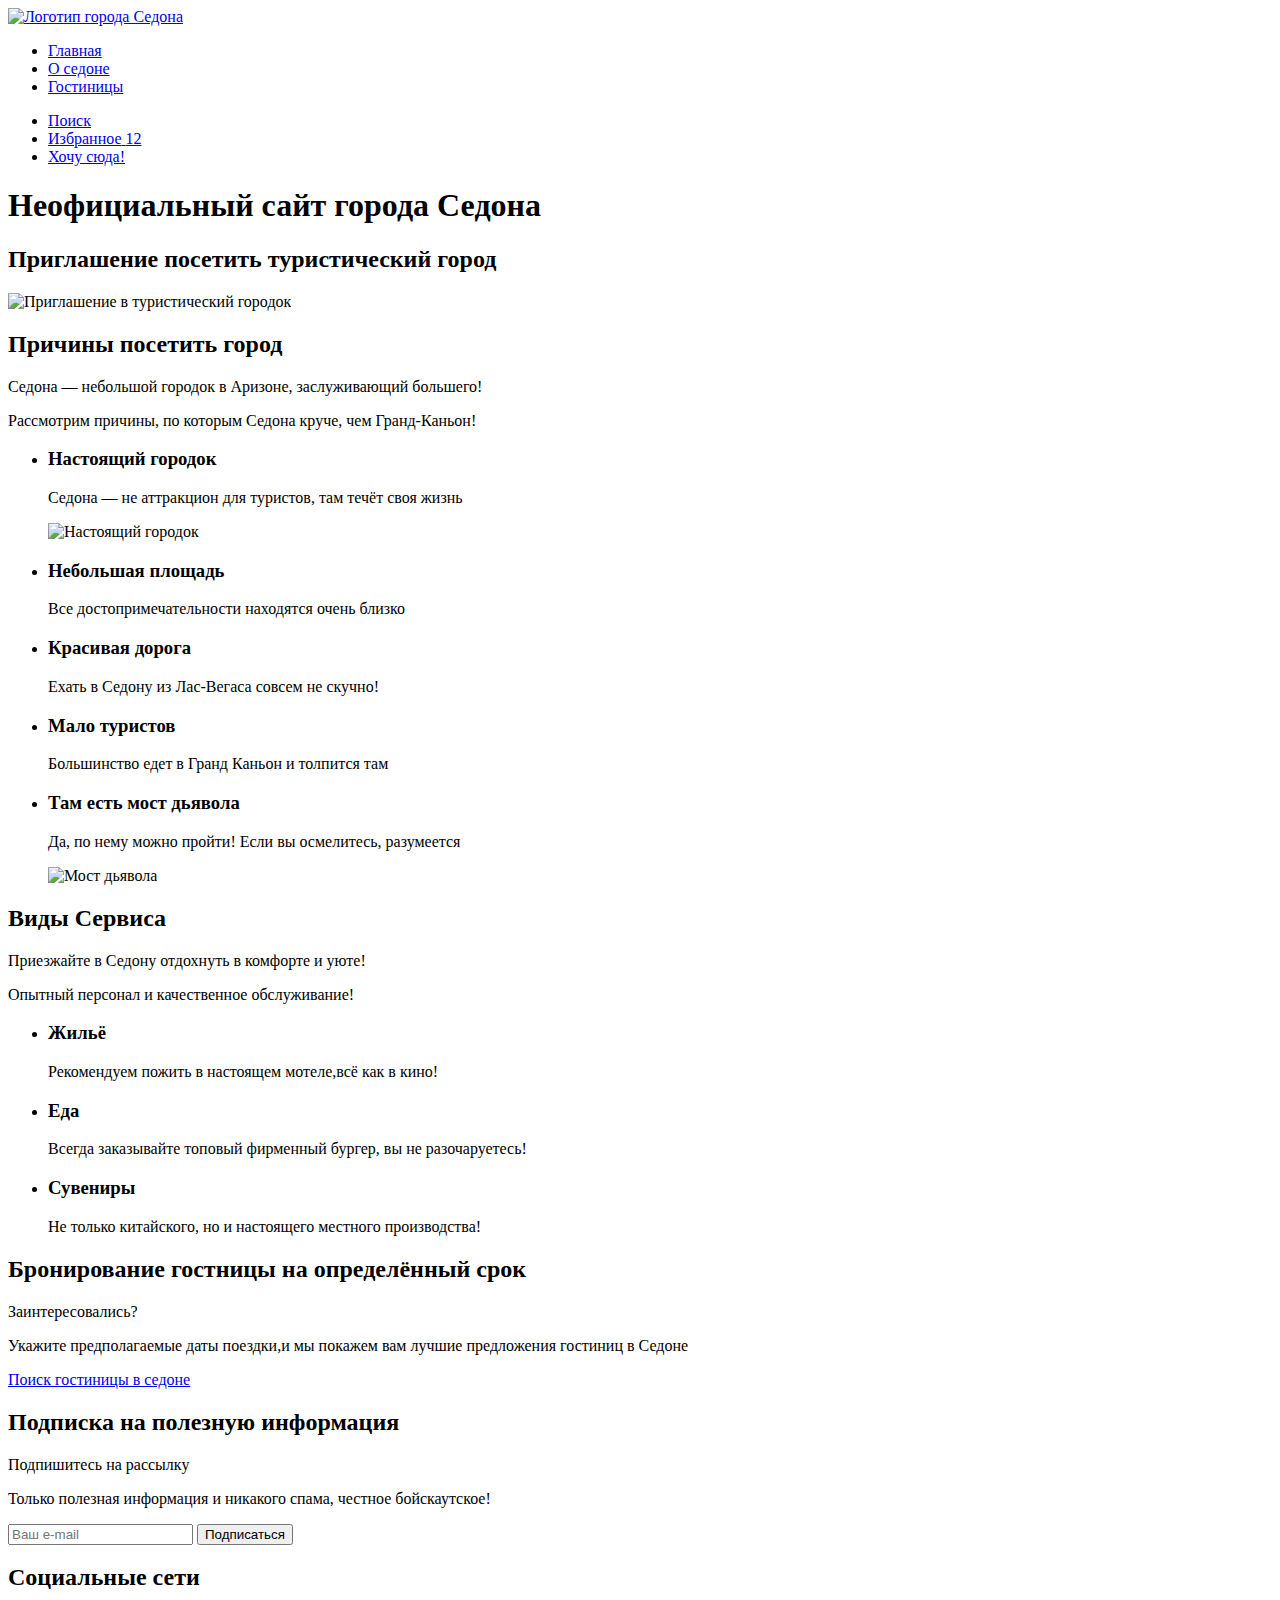
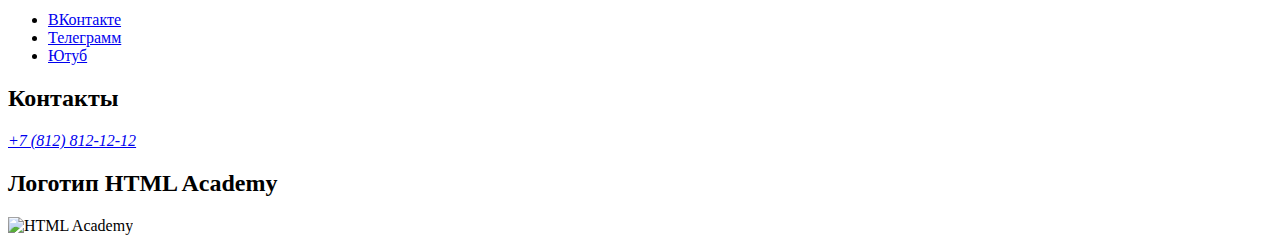
==== index.html @ 4dff8812 "Добавляет разметку на главную страницу" ====
<!DOCTYPE html>
<html lang="ru">
  <head>
    <meta charset="utf-8" />
    <title>HTML Academy: Седона</title>
  </head>
  <body>
    <header class="page-header">
      <a href="#" class="logo-link">
        <img src="#" alt="Логотип города Седона" class="logo" />
      </a>
      <nav class="navigation">
        <ul class="navigation-list">
          <li class="navigation-item">
            <a href="#" class="navigation-link">Главная</a>
          </li>
          <li class="navigation-item">
            <a href="#" class="navigation-link">О седоне</a>
          </li>
          <li class="navigation-item">
            <a href="#" class="navigation-link">Гостиницы</a>
          </li>
        </ul>
        <ul class="navigation-user">
          <li class="user-navigaton-item">
            <a href="#" class="user-navigation-link">
              <span class="visually-hidden"> Поиск </span>
            </a>
          </li>
          <li class="user-navigaton-item">
            <a href="#" class="user-navigation-link"
              ><span class="visually-hidden">Избранное</span>
              <span class="fav-value">12</span>
            </a>
          </li>
          <li class="user-navigaton-item">
            <a href="#" class="user-navigation-link">Хочу сюда! </a>
          </li>
        </ul>
      </nav>
    </header>
    <main class="main-index">
      <h1 class="visually-hidden">Неофициальный сайт города Седона</h1>

      <section class="welcome">
        <h2 class="visually-hidden">
          Приглашение посетить туристический город
        </h2>
        <img
          src="#"
          alt="Приглашение в туристический городок"
          class="welcome-image"
        />
      </section>

      <section class="advantages">
        <h2 class="visually-hidden">Причины посетить город</h2>
        <p class="advantages-text">
          Седона — небольшой городок в Аризоне, заслуживающий большего!
        </p>
        <p class="advantages-desc">
          Рассмотрим причины, по которым Седона круче, чем Гранд-Каньон!
        </p>
        <ul class="advantages-list">
          <li class="advantages-item">
            <h3 class="advantages-title">Настоящий городок</h3>
            <p class="advantages-discription">
              Седона — не аттракцион для туристов, там течёт своя жизнь
            </p>
            <img src="#" alt="Настоящий городок" />
          </li>
          <li class="advantages-item">
            <h3 class="advantages-title">Небольшая площадь</h3>
            <p class="advantages-discription">
              Все достопримечательности находятся очень близко
            </p>
          </li>
          <li class="advantages-item">
            <h3 class="advantages-title">Красивая дорога</h3>
            <p class="advantages-discription">
              Ехать в Седону из Лас-Вегаса совсем не скучно!
            </p>
          </li>
          <li class="advantages-item">
            <h3 class="advantages-title">Мало туристов</h3>
            <p class="advantages-discription">
              Большинство едет в Гранд Каньон и толпится там
            </p>
          </li>
          <li class="advantages-item">
            <h3 class="advantages-title">Там есть мост дьявола</h3>
            <p class="advantages-discription">
              Да, по нему можно пройти! Если вы осмелитесь, разумеется
            </p>
            <img src="#" alt="Мост дьявола" />
          </li>
        </ul>
      </section>

      <section class="services">
        <h2 class="visually-hidden">Виды Сервиса</h2>
        <p class="services-text">
          Приезжайте в Седону отдохнуть в комфорте и уюте!
        </p>
        <p class="services-desc">
          Опытный персонал и качественное обслуживание!
        </p>
        <ul class="devices-list">
          <li class="services-item">
            <h3 class="services-title">Жильё</h3>
            <p class="services-discription">
              Рекомендуем пожить в настоящем мотеле,всё как в кино!
            </p>
          </li>
          <li class="services-item">
            <h3 class="services-item">Еда</h3>
            <p class="services-discription">
              Всегда заказывайте топовый фирменный бургер, вы не разочаруетесь!
            </p>
          </li>
          <li class="services-item">
            <h3 class="service-title">Сувениры</h3>
            <p class="services-item">
              Не только китайского, но и настоящего местного производства!
            </p>
          </li>
        </ul>
      </section>

      <section class="interest">
        <h2 class="visually-hidden">
          Бронирование гостницы на определённый срок
        </h2>
        <p class="interest-text">Заинтересовались?</p>
        <p class="desc">
          Укажите предполагаемые даты поездки,и мы покажем вам лучшие
          предложения гостиниц в Седоне
        </p>
        <a href="#" class="interest-link">Поиск гостиницы в седоне</a>
      </section>

      <section class="subscribe">
        <h2 class="visually-hidden">Подписка на полезную информация</h2>
        <p class="subscribe-text">Подпишитесь на рассылку</p>
        <p class="subscribe-text">
          Только полезная информация и никакого спама, честное бойскаутское!
        </p>
        <form action="#" class="subscribe-form" method="post">
          <input type="text" placeholder="Ваш e-mail" />
          <button class="subscribe-button" type="submit">Подписаться</button>
        </form>
      </section>
    </main>

    <footer class="page-footer">
      <section class="footer-social">
        <h2 class="visually-hidden">Социальные сети</h2>
        <ul class="footer-social-list">
          <li class="footer-social-item">
            <a href="#" class="button">
              <span class="visually-hidden">ВКонтакте</span>
            </a>
          </li>
          <li class="footer-social-item">
            <a href="#" class="button">
              <span class="visually-hidden">Телеграмм</span>
            </a>
          </li>
          <li class="footer-social-item">
            <a href="#" class="button">
              <span class="visually-hidden">Ютуб</span>
            </a>
          </li>
        </ul>
      </section>

      <section class="footer-contacts">
        <h2 class="visually-hidden">Контакты</h2>
        <address class="footer-contacts-address">
          <a href="+78128121212" class="phone">+7 (812) 812-12-12</a>
        </address>
      </section>

      <section class="footer-logo">
        <h2 class="visually-hidden">Логотип HTML Academy</h2>
        <img src="#" alt="HTML Academy" class="footer-contacts-logo" />
      </section>
    </footer>
  </body>
</html>
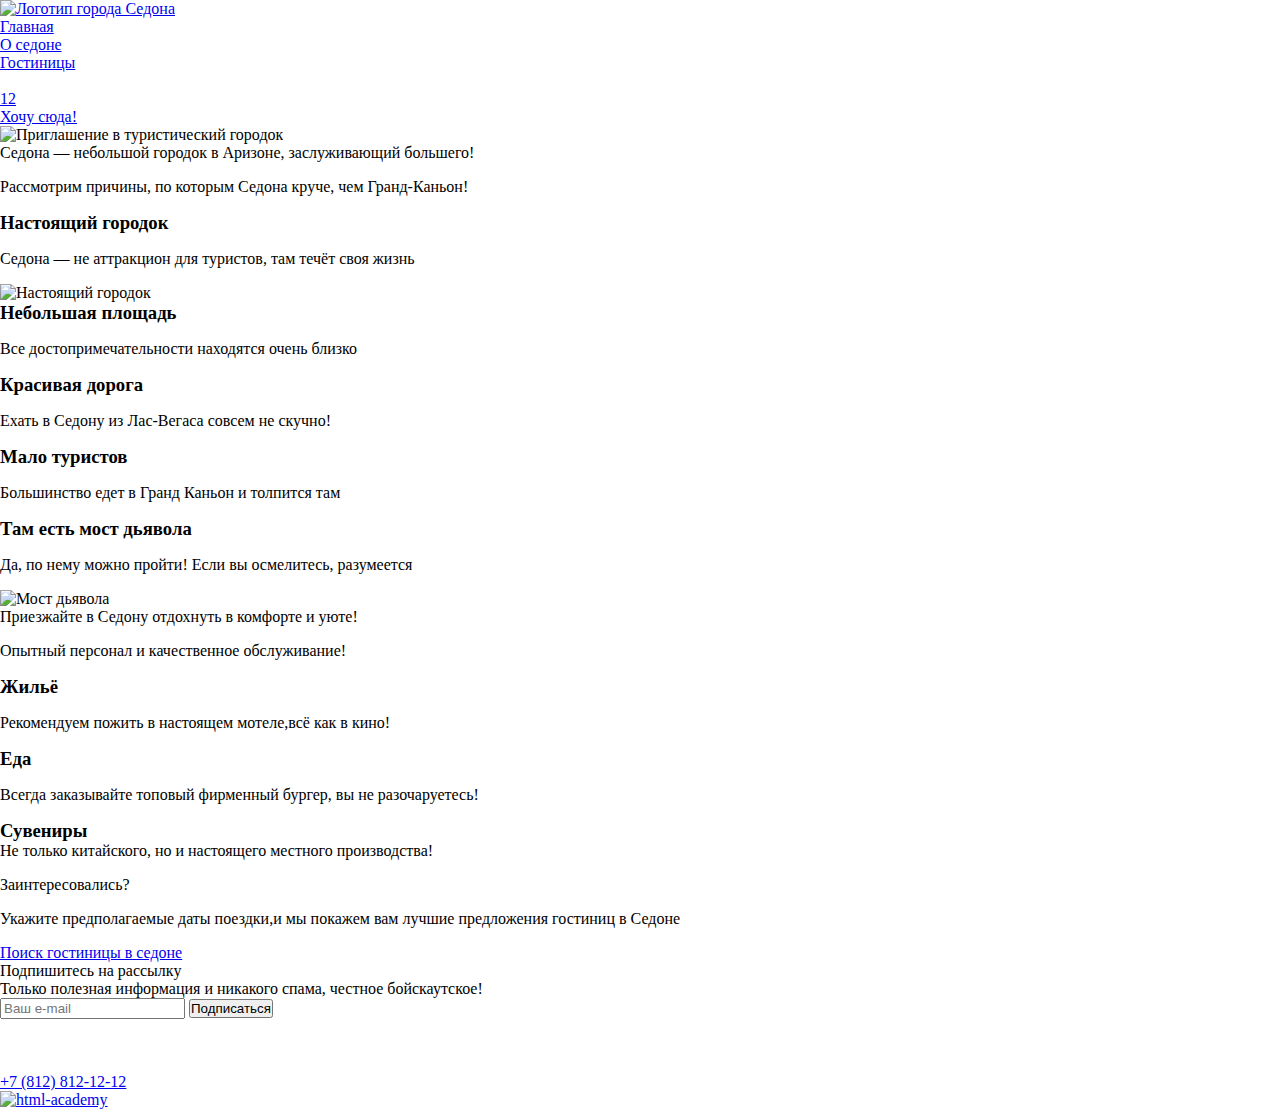
==== commit 3496084a: "Добавляет ссылку на style.css" ====
--- a/index.html
+++ b/index.html
@@ -1,13 +1,15 @@
 <!DOCTYPE html>
 <html lang="ru">
   <head>
-    <meta charset="utf-8" />
+    <meta charset="utf-8">
     <title>HTML Academy: Седона</title>
+    <link rel="stylesheet" href="styles/style.css">
   </head>
   <body>
+
     <header class="page-header">
       <a href="#" class="logo-link">
-        <img src="#" alt="Логотип города Седона" class="logo" />
+        <img src="images/logotype.svg" width="138" height="64" alt="Логотип города Седона" class="logo">
       </a>
       <nav class="navigation">
         <ul class="navigation-list">
@@ -24,129 +26,93 @@
         <ul class="navigation-user">
           <li class="user-navigaton-item">
             <a href="#" class="user-navigation-link">
-              <span class="visually-hidden"> Поиск </span>
+              <span class="visually-hidden">Поиск</span>
             </a>
           </li>
           <li class="user-navigaton-item">
-            <a href="#" class="user-navigation-link"
-              ><span class="visually-hidden">Избранное</span>
+            <a href="#" class="user-navigation-link">
+              <span class="visually-hidden">Избранное</span>
               <span class="fav-value">12</span>
             </a>
           </li>
           <li class="user-navigaton-item">
-            <a href="#" class="user-navigation-link">Хочу сюда! </a>
+            <a href="#" class="user-navigation-link">Хочу сюда!</a>
           </li>
         </ul>
       </nav>
     </header>
+
     <main class="main-index">
       <h1 class="visually-hidden">Неофициальный сайт города Седона</h1>
 
       <section class="welcome">
-        <h2 class="visually-hidden">
-          Приглашение посетить туристический город
-        </h2>
-        <img
-          src="#"
-          alt="Приглашение в туристический городок"
-          class="welcome-image"
-        />
+        <h2 class="visually-hidden">Приглашение посетить туристический город</h2>
+        <img src="images/welcome.svg" width="458" height="352" alt="Приглашение в туристический городок" class="welcome-image">
       </section>
 
       <section class="advantages">
         <h2 class="visually-hidden">Причины посетить город</h2>
-        <p class="advantages-text">
-          Седона — небольшой городок в Аризоне, заслуживающий большего!
-        </p>
-        <p class="advantages-desc">
-          Рассмотрим причины, по которым Седона круче, чем Гранд-Каньон!
-        </p>
+        <p class="advantages-text">Седона — небольшой городок в Аризоне, заслуживающий большего!</p>
+        <p class="advantages-desc">Рассмотрим причины, по которым Седона круче, чем Гранд-Каньон!</p>
         <ul class="advantages-list">
           <li class="advantages-item">
             <h3 class="advantages-title">Настоящий городок</h3>
-            <p class="advantages-discription">
-              Седона — не аттракцион для туристов, там течёт своя жизнь
-            </p>
-            <img src="#" alt="Настоящий городок" />
+            <p class="advantages-discription">Седона — не аттракцион для туристов, там течёт своя жизнь</p>
+            <img src="images/real-town.jpg" width="800" height="385" alt="Настоящий городок" class="advantages-real-town">
           </li>
           <li class="advantages-item">
             <h3 class="advantages-title">Небольшая площадь</h3>
-            <p class="advantages-discription">
-              Все достопримечательности находятся очень близко
-            </p>
+            <p class="advantages-discription">Все достопримечательности находятся очень близко</p>
           </li>
           <li class="advantages-item">
             <h3 class="advantages-title">Красивая дорога</h3>
-            <p class="advantages-discription">
-              Ехать в Седону из Лас-Вегаса совсем не скучно!
-            </p>
+            <p class="advantages-discription">Ехать в Седону из Лас-Вегаса совсем не скучно!</p>
           </li>
           <li class="advantages-item">
             <h3 class="advantages-title">Мало туристов</h3>
-            <p class="advantages-discription">
-              Большинство едет в Гранд Каньон и толпится там
-            </p>
+            <p class="advantages-discription">Большинство едет в Гранд Каньон и толпится там</p>
           </li>
           <li class="advantages-item">
             <h3 class="advantages-title">Там есть мост дьявола</h3>
-            <p class="advantages-discription">
-              Да, по нему можно пройти! Если вы осмелитесь, разумеется
-            </p>
-            <img src="#" alt="Мост дьявола" />
+            <p class="advantages-discription">Да, по нему можно пройти! Если вы осмелитесь, разумеется</p>
+            <img src="images/bridge-devol.jpg" width="800" height="385" alt="Мост дьявола" class="advantages-devol-bridge">
           </li>
         </ul>
       </section>
 
       <section class="services">
         <h2 class="visually-hidden">Виды Сервиса</h2>
-        <p class="services-text">
-          Приезжайте в Седону отдохнуть в комфорте и уюте!
-        </p>
-        <p class="services-desc">
-          Опытный персонал и качественное обслуживание!
-        </p>
+        <p class="services-text">Приезжайте в Седону отдохнуть в комфорте и уюте!</p>
+        <p class="services-desc">Опытный персонал и качественное обслуживание!</p>
         <ul class="devices-list">
           <li class="services-item">
             <h3 class="services-title">Жильё</h3>
-            <p class="services-discription">
-              Рекомендуем пожить в настоящем мотеле,всё как в кино!
-            </p>
+            <p class="services-discription">Рекомендуем пожить в настоящем мотеле,всё как в кино!</p>
           </li>
           <li class="services-item">
             <h3 class="services-item">Еда</h3>
-            <p class="services-discription">
-              Всегда заказывайте топовый фирменный бургер, вы не разочаруетесь!
-            </p>
+            <p class="services-discription">Всегда заказывайте топовый фирменный бургер, вы не разочаруетесь!</p>
           </li>
           <li class="services-item">
             <h3 class="service-title">Сувениры</h3>
-            <p class="services-item">
-              Не только китайского, но и настоящего местного производства!
-            </p>
+            <p class="services-item">Не только китайского, но и настоящего местного производства!</p>
           </li>
         </ul>
       </section>
 
       <section class="interest">
-        <h2 class="visually-hidden">
-          Бронирование гостницы на определённый срок
-        </h2>
+        <h2 class="visually-hidden">Бронирование гостницы на определённый срок</h2>
         <p class="interest-text">Заинтересовались?</p>
-        <p class="desc">
-          Укажите предполагаемые даты поездки,и мы покажем вам лучшие
-          предложения гостиниц в Седоне
-        </p>
+        <p class="desc">Укажите предполагаемые даты поездки,и мы покажем вам лучшие предложения гостиниц в Седоне</p>
         <a href="#" class="interest-link">Поиск гостиницы в седоне</a>
       </section>
 
       <section class="subscribe">
         <h2 class="visually-hidden">Подписка на полезную информация</h2>
         <p class="subscribe-text">Подпишитесь на рассылку</p>
-        <p class="subscribe-text">
-          Только полезная информация и никакого спама, честное бойскаутское!
-        </p>
+        <p class="subscribe-text">Только полезная информация и никакого спама, честное бойскаутское!</p>
         <form action="#" class="subscribe-form" method="post">
-          <input type="text" placeholder="Ваш e-mail" />
+          <input type="text" placeholder="Ваш e-mail">
           <button class="subscribe-button" type="submit">Подписаться</button>
         </form>
       </section>
@@ -176,15 +142,16 @@
 
       <section class="footer-contacts">
         <h2 class="visually-hidden">Контакты</h2>
-        <address class="footer-contacts-address">
           <a href="+78128121212" class="phone">+7 (812) 812-12-12</a>
-        </address>
       </section>
 
       <section class="footer-logo">
         <h2 class="visually-hidden">Логотип HTML Academy</h2>
-        <img src="#" alt="HTML Academy" class="footer-contacts-logo" />
+        <a href="#" class="fooret-logo-academy">
+        <img src="images/academy-logo.svg" width="114.9" height="32.9" alt="html-academy" class="footer-contacts-logo">
+        </a>
       </section>
+
     </footer>
   </body>
 </html>
--- a/styles/style.css
+++ b/styles/style.css
@@ -0,0 +1,66 @@
+body {
+  margin: 0;
+}
+
+
+.navigation-list,
+.navigation-user {
+  margin: 0;
+  padding: 0;
+}
+
+
+
+
+.advantages-text,
+.advantages-description,
+.advantages-list,
+.advantages-title {
+  margin: 0;
+  padding: 0;
+}
+
+.services-text,
+.services-description,
+.devices-list,
+.services-title,
+.services-item,
+.service-title {
+  margin: 0;
+  padding: 0;
+}
+
+
+.booking-text,
+.booking-description {
+  margin: 0;
+  padding: 0;
+}
+
+.subscribe-text,
+.subscribe-button {
+  margin: 0;
+  padding: 0;
+}
+
+
+.footer-social-list {
+  margin: 0;
+  padding: 0;
+}
+
+
+
+.visually-hidden {
+  position: absolute;
+  width: 1px;
+  height: 1px;
+  margin: -1px;
+  border: 0;
+  padding: 0;
+  white-space: nowrap;
+  -webkit-clip-path: inset(100%);
+  clip-path: inset(100%);
+  clip: rect(0 0 0 0);
+  overflow: hidden;
+}
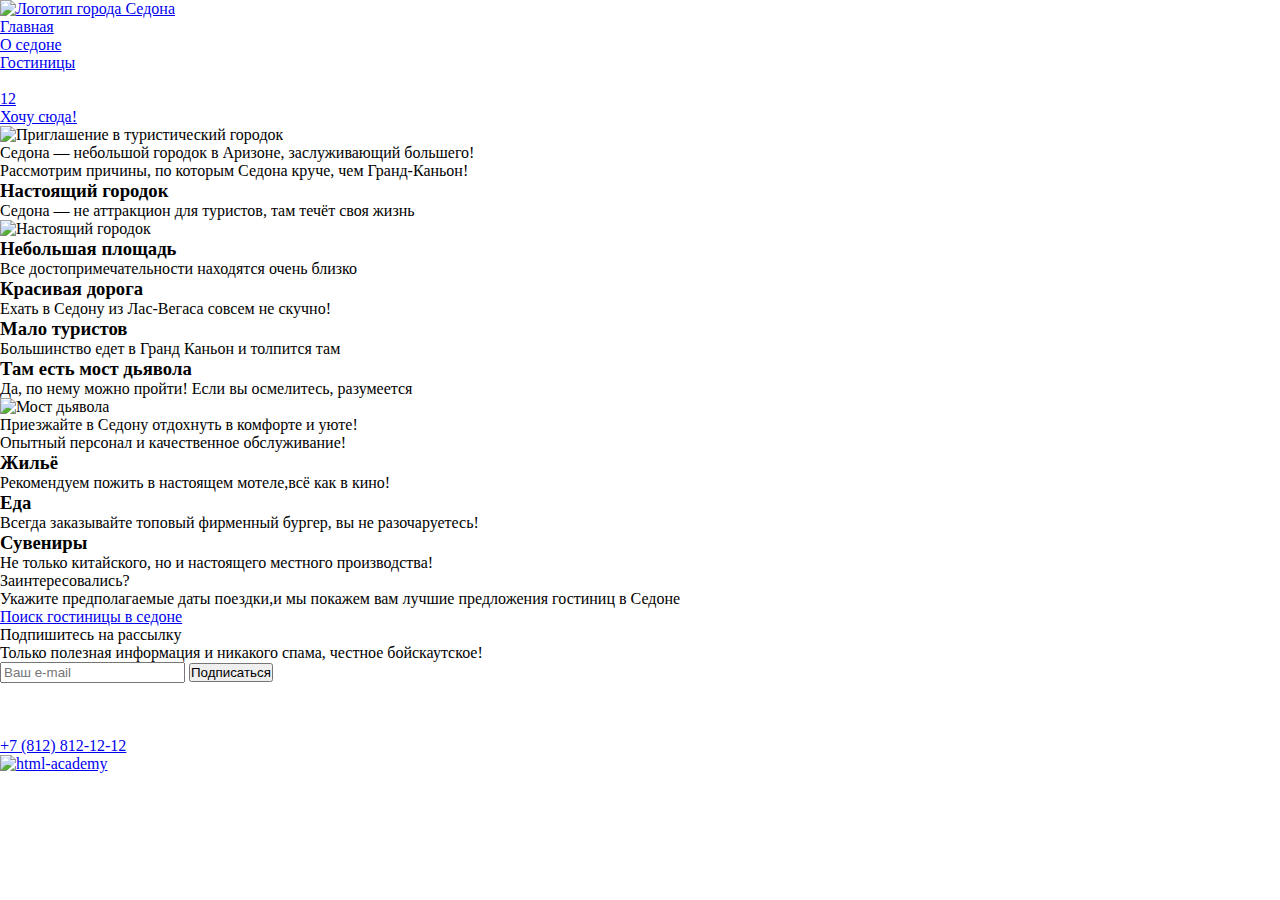
==== commit c6779fc5: "Вносит изменения в название классов" ====
--- a/index.html
+++ b/index.html
@@ -53,28 +53,28 @@
       <section class="advantages">
         <h2 class="visually-hidden">Причины посетить город</h2>
         <p class="advantages-text">Седона — небольшой городок в Аризоне, заслуживающий большего!</p>
-        <p class="advantages-desc">Рассмотрим причины, по которым Седона круче, чем Гранд-Каньон!</p>
+        <p class="advantages-description">Рассмотрим причины, по которым Седона круче, чем Гранд-Каньон!</p>
         <ul class="advantages-list">
           <li class="advantages-item">
             <h3 class="advantages-title">Настоящий городок</h3>
-            <p class="advantages-discription">Седона — не аттракцион для туристов, там течёт своя жизнь</p>
+            <p class="advantages-description">Седона — не аттракцион для туристов, там течёт своя жизнь</p>
             <img src="images/real-town.jpg" width="800" height="385" alt="Настоящий городок" class="advantages-real-town">
           </li>
           <li class="advantages-item">
             <h3 class="advantages-title">Небольшая площадь</h3>
-            <p class="advantages-discription">Все достопримечательности находятся очень близко</p>
+            <p class="advantages-description">Все достопримечательности находятся очень близко</p>
           </li>
           <li class="advantages-item">
             <h3 class="advantages-title">Красивая дорога</h3>
-            <p class="advantages-discription">Ехать в Седону из Лас-Вегаса совсем не скучно!</p>
+            <p class="advantages-description">Ехать в Седону из Лас-Вегаса совсем не скучно!</p>
           </li>
           <li class="advantages-item">
             <h3 class="advantages-title">Мало туристов</h3>
-            <p class="advantages-discription">Большинство едет в Гранд Каньон и толпится там</p>
+            <p class="advantages-description">Большинство едет в Гранд Каньон и толпится там</p>
           </li>
           <li class="advantages-item">
             <h3 class="advantages-title">Там есть мост дьявола</h3>
-            <p class="advantages-discription">Да, по нему можно пройти! Если вы осмелитесь, разумеется</p>
+            <p class="advantages-description">Да, по нему можно пройти! Если вы осмелитесь, разумеется</p>
             <img src="images/bridge-devol.jpg" width="800" height="385" alt="Мост дьявола" class="advantages-devol-bridge">
           </li>
         </ul>
@@ -83,15 +83,15 @@
       <section class="services">
         <h2 class="visually-hidden">Виды Сервиса</h2>
         <p class="services-text">Приезжайте в Седону отдохнуть в комфорте и уюте!</p>
-        <p class="services-desc">Опытный персонал и качественное обслуживание!</p>
+        <p class="services-description">Опытный персонал и качественное обслуживание!</p>
         <ul class="devices-list">
           <li class="services-item">
             <h3 class="services-title">Жильё</h3>
-            <p class="services-discription">Рекомендуем пожить в настоящем мотеле,всё как в кино!</p>
+            <p class="services-description">Рекомендуем пожить в настоящем мотеле,всё как в кино!</p>
           </li>
           <li class="services-item">
             <h3 class="services-item">Еда</h3>
-            <p class="services-discription">Всегда заказывайте топовый фирменный бургер, вы не разочаруетесь!</p>
+            <p class="services-description">Всегда заказывайте топовый фирменный бургер, вы не разочаруетесь!</p>
           </li>
           <li class="services-item">
             <h3 class="service-title">Сувениры</h3>
@@ -100,11 +100,11 @@
         </ul>
       </section>
 
-      <section class="interest">
+      <section class="booking">
         <h2 class="visually-hidden">Бронирование гостницы на определённый срок</h2>
-        <p class="interest-text">Заинтересовались?</p>
-        <p class="desc">Укажите предполагаемые даты поездки,и мы покажем вам лучшие предложения гостиниц в Седоне</p>
-        <a href="#" class="interest-link">Поиск гостиницы в седоне</a>
+        <p class="booking-text">Заинтересовались?</p>
+        <p class="booking-description">Укажите предполагаемые даты поездки,и мы покажем вам лучшие предложения гостиниц в Седоне</p>
+        <a href="#" class="booking-link">Поиск гостиницы в седоне</a>
       </section>
 
       <section class="subscribe">
@@ -112,7 +112,7 @@
         <p class="subscribe-text">Подпишитесь на рассылку</p>
         <p class="subscribe-text">Только полезная информация и никакого спама, честное бойскаутское!</p>
         <form action="#" class="subscribe-form" method="post">
-          <input type="text" placeholder="Ваш e-mail">
+          <input type="email" placeholder="Ваш e-mail" required>
           <button class="subscribe-button" type="submit">Подписаться</button>
         </form>
       </section>
@@ -147,7 +147,7 @@
 
       <section class="footer-logo">
         <h2 class="visually-hidden">Логотип HTML Academy</h2>
-        <a href="#" class="fooret-logo-academy">
+        <a href="#" class="html-link">
         <img src="images/academy-logo.svg" width="114.9" height="32.9" alt="html-academy" class="footer-contacts-logo">
         </a>
       </section>
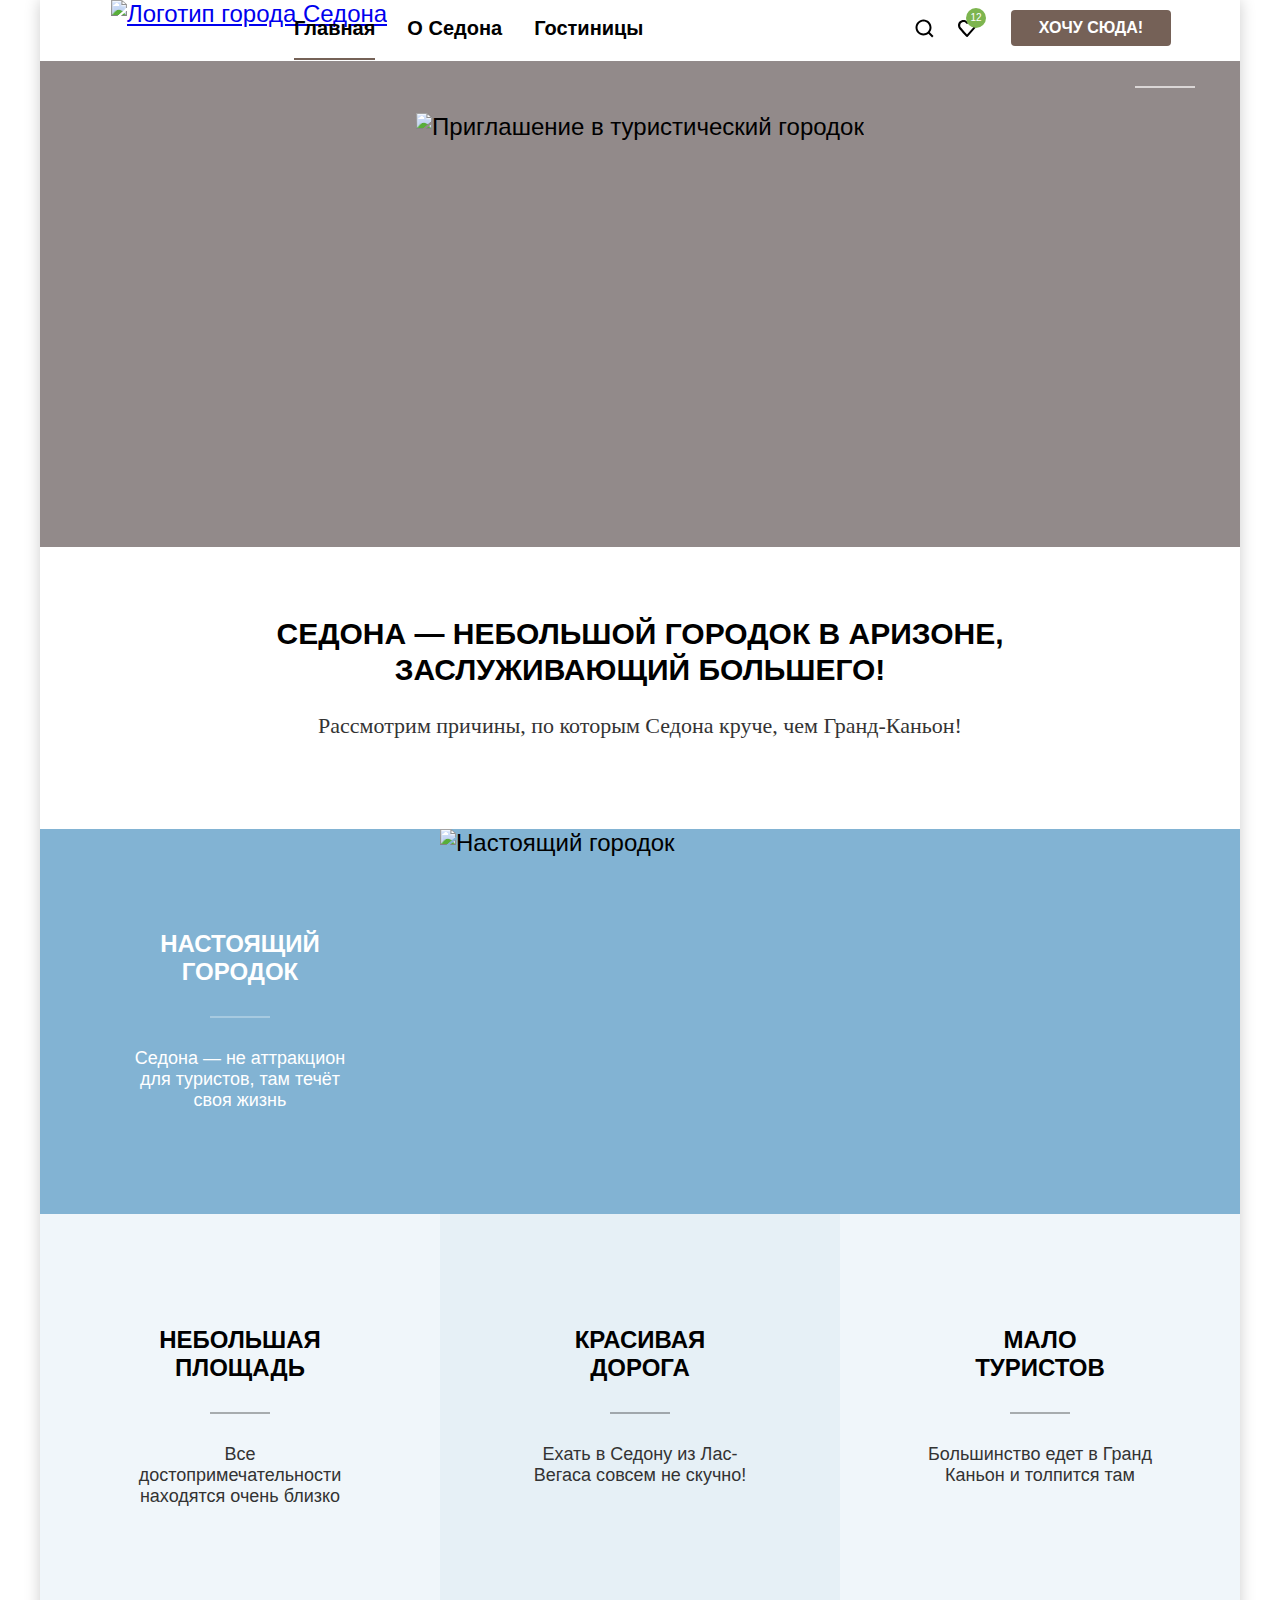
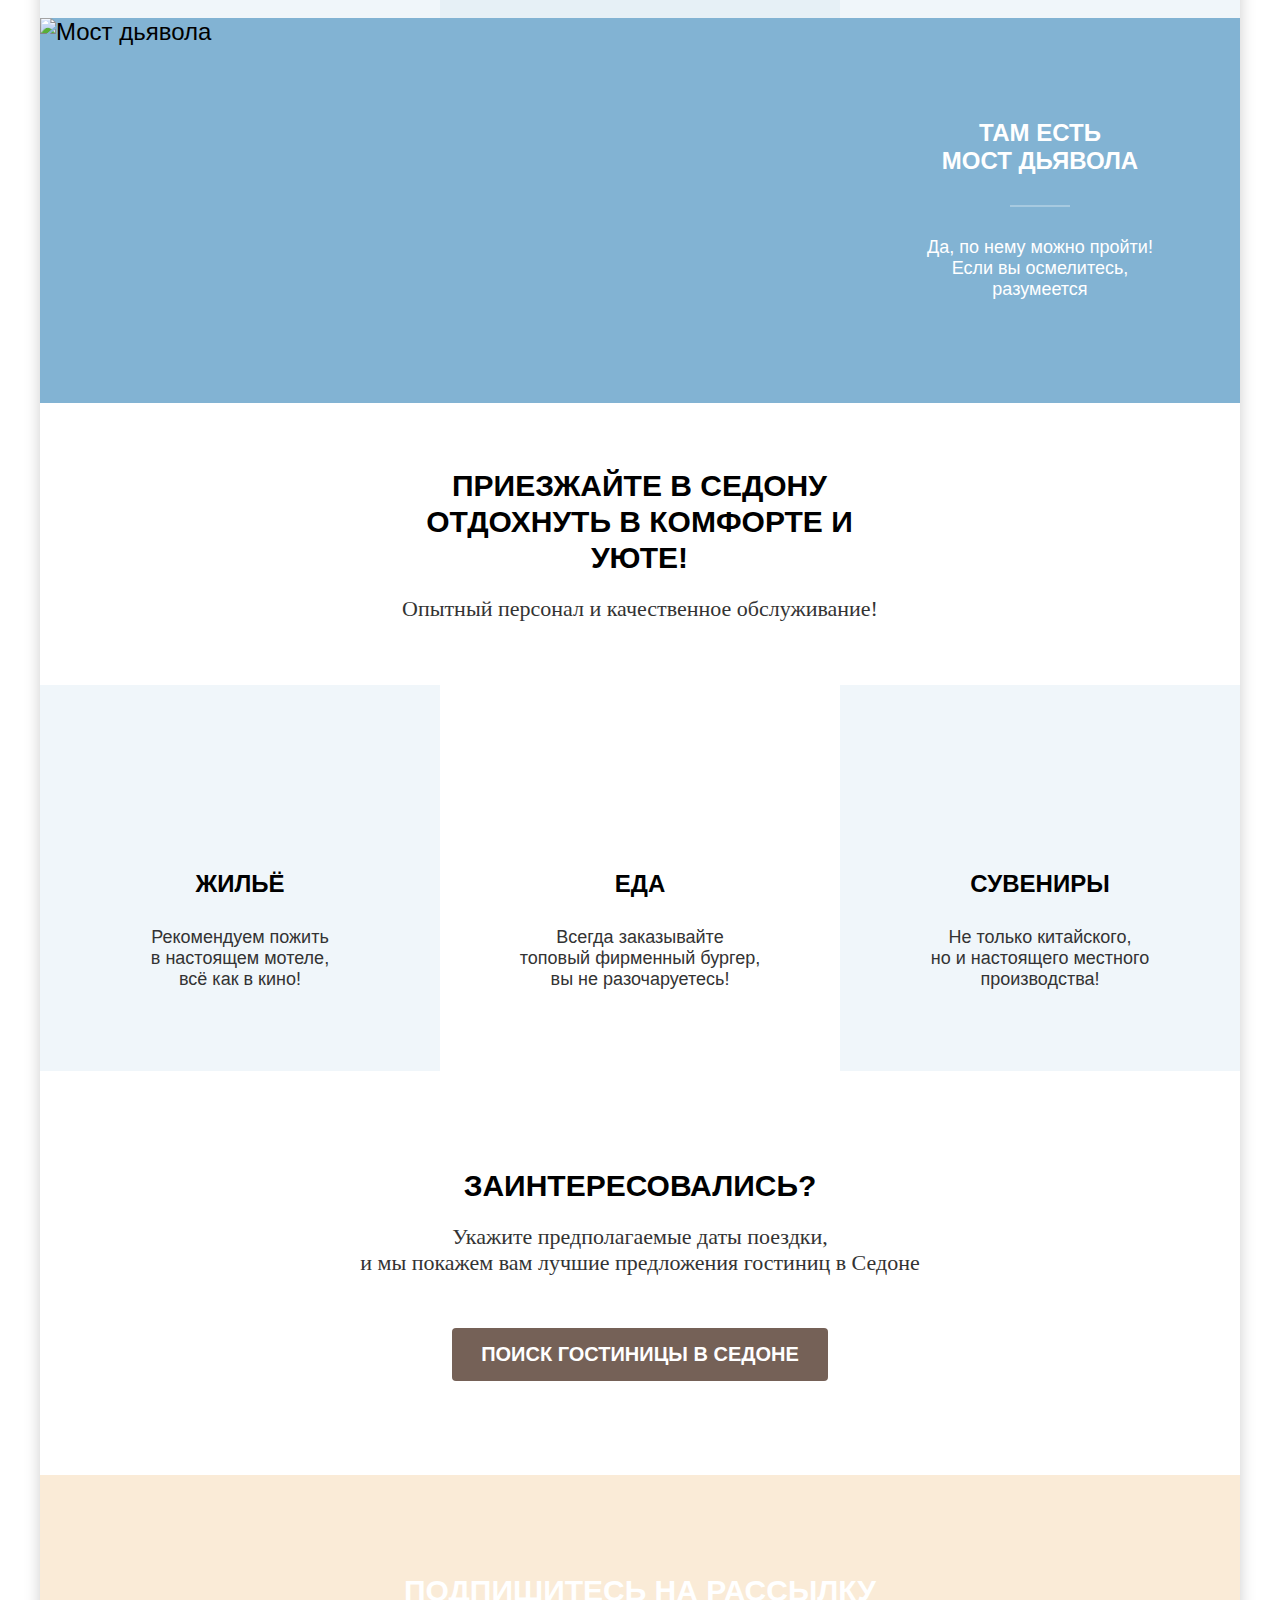
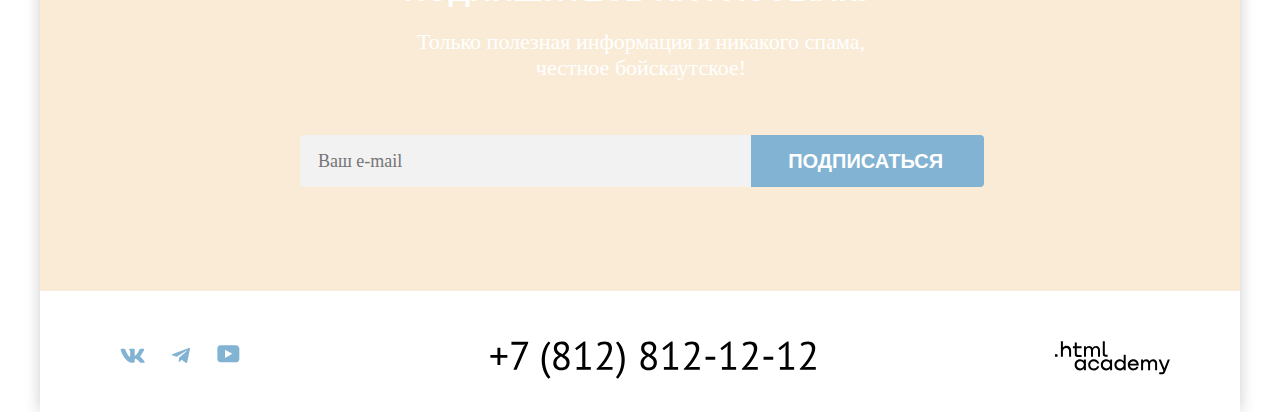
==== commit 2092e6aa: "Добавляет недостающие элементы на главную страницу" ====
--- a/index.html
+++ b/index.html
@@ -1,12 +1,14 @@
 <!DOCTYPE html>
 <html lang="ru">
-  <head>
-    <meta charset="utf-8">
-    <title>HTML Academy: Седона</title>
-    <link rel="stylesheet" href="styles/style.css">
-  </head>
-  <body>
-
+
+<head>
+  <meta charset="utf-8">
+  <title>HTML Academy: Седона</title>
+  <link rel="stylesheet" href="styles/style.css">
+</head>
+
+<body>
+  <div class="page-container">
     <header class="page-header">
       <a href="#" class="logo-link">
         <img src="images/logotype.svg" width="138" height="64" alt="Логотип города Седона" class="logo">
@@ -14,69 +16,102 @@
       <nav class="navigation">
         <ul class="navigation-list">
           <li class="navigation-item">
-            <a href="#" class="navigation-link">Главная</a>
+            <a href="#" class="navigation-link navigation-link-active">Главная</a>
           </li>
           <li class="navigation-item">
-            <a href="#" class="navigation-link">О седоне</a>
+            <a href="#" class="navigation-link">О Седона</a>
           </li>
           <li class="navigation-item">
             <a href="#" class="navigation-link">Гостиницы</a>
           </li>
+
         </ul>
-        <ul class="navigation-user">
-          <li class="user-navigaton-item">
-            <a href="#" class="user-navigation-link">
-              <span class="visually-hidden">Поиск</span>
-            </a>
-          </li>
-          <li class="user-navigaton-item">
-            <a href="#" class="user-navigation-link">
-              <span class="visually-hidden">Избранное</span>
-              <span class="fav-value">12</span>
-            </a>
-          </li>
-          <li class="user-navigaton-item">
-            <a href="#" class="user-navigation-link">Хочу сюда!</a>
-          </li>
-        </ul>
+        <div class="user-block">
+          <ul class="navigation-user">
+            <li class="user-navigaton-item">
+              <a href="#" class="user-navigation-link">
+                <svg class="navigation-icon-search" width="19" height="19" viewBox="0 0 19 19" fill="none"
+                  xmlns="http://www.w3.org/2000/svg">
+                  <path
+                    d="m18.5 17.008-3.7-3.68c1-1.292 1.7-2.983 1.7-4.872C16.5 4.08 12.9.5 8.5.5s-8 3.68-8 8.055c0 4.376 3.6 7.956 8 7.956 1.8 0 3.5-.597 4.9-1.69l3.7 3.679 1.4-1.492Zm-10-2.486c-3.3 0-6-2.685-6-5.967 0-3.282 2.7-5.967 6-5.967s6 2.685 6 5.967c0 3.282-2.7 5.967-6 5.967Z"
+                    fill="#000" />
+                </svg>
+                <span class="visually-hidden">Поиск</span>
+              </a>
+            </li>
+            <li class="user-navigaton-item">
+              <a href="#" class="user-navigation-link">
+                <svg aria-hidden="true" focusable="false" class="navigation-icon-like" width="18" height="17"
+                  viewBox="0 0 18 17" fill="none" xmlns="http://www.w3.org/2000/svg">
+                  <path
+                    d="M8.9 17c-.3 0-.6-.1-.8-.4-5.4-6.1-6.7-7.5-7-7.9C.4 7.8 0 6.6 0 5.4 0 2.4 2.4 0 5.5 0 6.8 0 8 .5 9 1.3 10 .5 11.3 0 12.5 0c3 0 5.5 2.4 5.5 5.4 0 1.3-.5 2.5-1.3 3.4l-7 7.9c-.2.2-.4.3-.8.3Zm-6-9.5c.3.4 3.5 4 6.1 6.9l6.2-7c.5-.5.7-1.2.7-2 0-1.8-1.5-3.3-3.3-3.3-1 0-2 .5-2.7 1.3-.3.3-.6.4-.9.4-.3 0-.6-.2-.8-.4-.7-.8-1.7-1.3-2.7-1.3-1.8 0-3.3 1.5-3.3 3.3-.1.9.3 1.6.7 2.1-.1 0-.1 0 0 0Z"
+                    fill="#000" />
+                </svg>
+                <span class="visually-hidden">Избранное</span>
+                <span class="favorite-value">12</span>
+              </a>
+            </li>
+          </ul>
+          <a href="#" class="button-link">Хочу сюда!</a>
+        </div>
       </nav>
     </header>
 
-    <main class="main-index">
+    <main class="main">
       <h1 class="visually-hidden">Неофициальный сайт города Седона</h1>
 
       <section class="welcome">
         <h2 class="visually-hidden">Приглашение посетить туристический город</h2>
-        <img src="images/welcome.svg" width="458" height="352" alt="Приглашение в туристический городок" class="welcome-image">
-      </section>
-
+        <img src="images/welcome.svg" width="458" height="352" alt="Приглашение в туристический городок"
+          class="welcome-image">
+      </section>
       <section class="advantages">
         <h2 class="visually-hidden">Причины посетить город</h2>
         <p class="advantages-text">Седона — небольшой городок в Аризоне, заслуживающий большего!</p>
         <p class="advantages-description">Рассмотрим причины, по которым Седона круче, чем Гранд-Каньон!</p>
         <ul class="advantages-list">
+          <li class="advantages-item advantages-item-color">
+            <div class="container alternative-background-color">
+              <h3 class="advantage-title alternative-color">Настоящий городок</h3>
+              <p class="advantage-description alternative-color">Седона — не аттракцион для туристов, там течёт своя
+                жизнь
+              </p>
+            </div>
+            <img src="images/real-town.jpg" width="800" height="385" alt="Настоящий городок"
+              class="advantage-real-town">
+          </li>
           <li class="advantages-item">
-            <h3 class="advantages-title">Настоящий городок</h3>
-            <p class="advantages-description">Седона — не аттракцион для туристов, там течёт своя жизнь</p>
-            <img src="images/real-town.jpg" width="800" height="385" alt="Настоящий городок" class="advantages-real-town">
+            <div class="container">
+              <h3 class="advantage-title">Небольшая площадь</h3>
+              <p class="advantage-description">Все достопримечательности находятся очень
+                близко
+              </p>
+            </div>
           </li>
           <li class="advantages-item">
-            <h3 class="advantages-title">Небольшая площадь</h3>
-            <p class="advantages-description">Все достопримечательности находятся очень близко</p>
+            <div class="container">
+              <h3 class="advantage-title">Красивая<br> дорога</h3>
+              <p class="advantage-description">Ехать в Седону из Лас-Вегаса совсем не скучно!
+              </p>
+            </div>
           </li>
           <li class="advantages-item">
-            <h3 class="advantages-title">Красивая дорога</h3>
-            <p class="advantages-description">Ехать в Седону из Лас-Вегаса совсем не скучно!</p>
-          </li>
-          <li class="advantages-item">
-            <h3 class="advantages-title">Мало туристов</h3>
-            <p class="advantages-description">Большинство едет в Гранд Каньон и толпится там</p>
-          </li>
-          <li class="advantages-item">
-            <h3 class="advantages-title">Там есть мост дьявола</h3>
-            <p class="advantages-description">Да, по нему можно пройти! Если вы осмелитесь, разумеется</p>
-            <img src="images/bridge-devol.jpg" width="800" height="385" alt="Мост дьявола" class="advantages-devol-bridge">
-          </li>
+            <div class="container">
+              <h3 class="advantage-title">Мало<br> туристов</h3>
+              <p class="advantage-description">Большинство едет в Гранд Каньон и толпится там
+              </p>
+            </div>
+          </li>
+          <li class="advantages-item  advantages-item-color">
+            <img class="advantages-devol-bridge" src="images/bridge-devol.jpg" width="800" height="385"
+              alt="Мост дьявола">
+            <div class="container">
+              <h3 class="advantage-title alternative-color">Там есть<br> мост
+                дьявола</h3>
+              <p class="advantage-description alternative-color">Да, по нему можно пройти! Если вы осмелитесь,
+                разумеется
+              </p>
+            </div>
         </ul>
       </section>
 
@@ -84,18 +119,21 @@
         <h2 class="visually-hidden">Виды Сервиса</h2>
         <p class="services-text">Приезжайте в Седону отдохнуть в комфорте и уюте!</p>
         <p class="services-description">Опытный персонал и качественное обслуживание!</p>
-        <ul class="devices-list">
-          <li class="services-item">
-            <h3 class="services-title">Жильё</h3>
-            <p class="services-description">Рекомендуем пожить в настоящем мотеле,всё как в кино!</p>
-          </li>
-          <li class="services-item">
-            <h3 class="services-item">Еда</h3>
-            <p class="services-description">Всегда заказывайте топовый фирменный бургер, вы не разочаруетесь!</p>
-          </li>
-          <li class="services-item">
+        <ul class="sevices-list">
+          <li class="services-item services-additional-item-home">
+            <h3 class="service-title">Жильё</h3>
+            <p class="service-description">Рекомендуем пожить<br> в настоящем мотеле,<br> всё как в кино!</p>
+          </li>
+          <li class="services-item services-additional-item-food">
+            <h3 class="service-title">Еда</h3>
+            <p class="service-description">Всегда заказывайте<br> топовый фирменный бургер,<br> вы не
+              разочаруетесь!</p>
+          </li>
+          <li class="services-item services-additional-item-surprice">
             <h3 class="service-title">Сувениры</h3>
-            <p class="services-item">Не только китайского, но и настоящего местного производства!</p>
+            <p class="service-description">
+              Не только китайского,<br> но и настоящего местного<br> производства!</p>
+
           </li>
         </ul>
       </section>
@@ -103,55 +141,91 @@
       <section class="booking">
         <h2 class="visually-hidden">Бронирование гостницы на определённый срок</h2>
         <p class="booking-text">Заинтересовались?</p>
-        <p class="booking-description">Укажите предполагаемые даты поездки,и мы покажем вам лучшие предложения гостиниц в Седоне</p>
+        <p class="booking-description">Укажите предполагаемые даты поездки,<br> и мы покажем вам лучшие предложения
+          гостиниц в Седоне</p>
         <a href="#" class="booking-link">Поиск гостиницы в седоне</a>
       </section>
 
       <section class="subscribe">
         <h2 class="visually-hidden">Подписка на полезную информация</h2>
-        <p class="subscribe-text">Подпишитесь на рассылку</p>
-        <p class="subscribe-text">Только полезная информация и никакого спама, честное бойскаутское!</p>
+        <p class="subscribe-text alternative-color">Подпишитесь на рассылку</p>
+        <p class="subscribe-description">Только полезная информация и никакого спама, честное бойскаутское!</p>
         <form action="#" class="subscribe-form" method="post">
-          <input type="email" placeholder="Ваш e-mail" required>
-          <button class="subscribe-button" type="submit">Подписаться</button>
+          <div class="collapsing-indentation">
+            <input type="email" placeholder="Ваш e-mail" required>
+            <button class="subscribe-button" type="submit">Подписаться</button>
+          </div>
         </form>
       </section>
     </main>
 
     <footer class="page-footer">
-      <section class="footer-social">
-        <h2 class="visually-hidden">Социальные сети</h2>
-        <ul class="footer-social-list">
-          <li class="footer-social-item">
-            <a href="#" class="button">
-              <span class="visually-hidden">ВКонтакте</span>
-            </a>
-          </li>
-          <li class="footer-social-item">
-            <a href="#" class="button">
-              <span class="visually-hidden">Телеграмм</span>
-            </a>
-          </li>
-          <li class="footer-social-item">
-            <a href="#" class="button">
-              <span class="visually-hidden">Ютуб</span>
-            </a>
-          </li>
-        </ul>
-      </section>
-
-      <section class="footer-contacts">
-        <h2 class="visually-hidden">Контакты</h2>
-          <a href="+78128121212" class="phone">+7 (812) 812-12-12</a>
-      </section>
-
-      <section class="footer-logo">
-        <h2 class="visually-hidden">Логотип HTML Academy</h2>
-        <a href="#" class="html-link">
-        <img src="images/academy-logo.svg" width="114.9" height="32.9" alt="html-academy" class="footer-contacts-logo">
-        </a>
-      </section>
-
+      <div class="page-footer-container">
+        <section class="footer-social">
+          <h2 class="visually-hidden">Социальные сети</h2>
+          <ul class="footer-social-list">
+            <li class="footer-social-item">
+              <a href="#" class="button">
+                <svg aria-hidden="true" focusable="false" width="25" height="15" viewBox="0 0 25 15" fill="none"
+                  xmlns="http://www.w3.org/2000/svg">
+                  <path fill-rule="evenodd" clip-rule="evenodd"
+                    d="M24.116 1.804c.166-.546 0-.948-.795-.948h-2.625c-.668 0-.976.347-1.143.73 0 0-1.335 3.196-3.226 5.272-.612.602-.89.793-1.224.793-.167 0-.418-.19-.418-.738V1.804c0-.656-.184-.948-.74-.948H9.817c-.417 0-.668.304-.668.593 0 .621.946.765 1.043 2.513V7.76c0 .833-.153.984-.487.984-.89 0-3.055-3.21-4.34-6.885-.249-.715-.5-1.003-1.172-1.003H1.566c-.75 0-.9.347-.9.73 0 .682.89 4.07 4.145 8.551 2.17 3.06 5.225 4.72 8.008 4.72 1.67 0 1.875-.369 1.875-1.004V11.54c0-.737.158-.884.687-.884.39 0 1.057.192 2.615 1.667 1.78 1.75 2.073 2.533 3.075 2.533h2.625c.75 0 1.126-.368.91-1.096-.238-.724-1.088-1.775-2.215-3.022-.612-.71-1.53-1.475-1.809-1.858-.389-.49-.278-.71 0-1.147 0 0 3.2-4.426 3.533-5.929h.001Z"
+                    fill="#83B3D3" />
+                </svg>
+                <span class="visually-hidden">ВКонтакте</span>
+              </a>
+            </li>
+            <li class="footer-social-item">
+              <a href="#" class="button">
+                <svg aria-hidden="true" focusable="false" width="18" height="16" viewBox="0 0 18 16" fill="none"
+                  xmlns="http://www.w3.org/2000/svg">
+                  <path
+                    d="M16.785.956.84 7.104C-.248 7.541-.24 8.148.64 8.42l4.094 1.277 9.472-5.976c.448-.272.857-.126.52.173l-7.673 6.925H7.05l.002.001-.283 4.22c.414 0 .597-.19.829-.414l1.988-1.934 4.136 3.055c.762.42 1.31.205 1.5-.706l2.715-12.795c.278-1.114-.425-1.618-1.153-1.29Z"
+                    fill="#83B3D3" />
+                </svg>
+                <span class="visually-hidden">Телеграмм</span>
+              </a>
+            </li>
+            <li class="footer-social-item">
+              <a href="#" class="button">
+                <svg aria-hidden="true" focusable="false" width="23" height="18" viewBox="0 0 23 18" fill="none"
+                  xmlns="http://www.w3.org/2000/svg">
+                  <path
+                    d="M18.94.356H3.507C1.647.356.333 1.95.333 3.756V13.85c0 1.913 1.314 3.506 3.174 3.506H19.16c1.642 0 3.174-1.593 3.174-3.4v-10.2c-.219-1.806-1.532-3.4-3.393-3.4ZM7.995 12.894V4.819l7.333 4.037-7.333 4.038Z"
+                    fill="#83B3D3" />
+                </svg>
+                <span class="visually-hidden">Ютуб</span>
+              </a>
+            </li>
+          </ul>
+        </section>
+
+        <section class="footer-contacts">
+          <h2 class="visually-hidden">Контакты</h2>
+          <a href="+78128121212" class="phone">
+            <svg aria-hidden="true" focusable="false" width="326" height="38" viewBox="0 0 326 38" fill="none"
+              xmlns="http://www.w3.org/2000/svg">
+              <path
+                d="M.405 13.896h7.04v-7.24h2.88v7.24h7.04v2.88h-7.04v7.2h-2.88v-7.2H.405v-2.88ZM23.4 28.856l10.04-23.44 1.76-1.96-2.36.36h-11.4V.856h16.72v1.08l-11.52 26.92H23.4Zm34.992 8.8a20.219 20.219 0 0 1-3.12-4.24 26.968 26.968 0 0 1-2.08-4.68 32.19 32.19 0 0 1-1.12-4.88 32.9 32.9 0 0 1-.36-4.72c0-1.466.12-3.013.36-4.64.24-1.626.627-3.253 1.16-4.88a28.472 28.472 0 0 1 2.08-4.84 23.166 23.166 0 0 1 3.2-4.4l1.92 1.4a24.02 24.02 0 0 0-2.68 4.24 27.631 27.631 0 0 0-1.68 4.4 29.702 29.702 0 0 0-.92 4.48c-.16 1.467-.24 2.88-.24 4.24 0 1.28.094 2.68.28 4.2.214 1.494.534 3 .96 4.52a30.663 30.663 0 0 0 1.72 4.4 19.86 19.86 0 0 0 2.56 3.92l-2.04 1.48Zm4.851-15.48c0-1.68.44-3.133 1.32-4.36.88-1.253 2.254-2.386 4.12-3.4-.666-.4-1.293-.813-1.88-1.24a10.24 10.24 0 0 1-1.52-1.52 7.562 7.562 0 0 1-1.04-1.88c-.24-.693-.36-1.493-.36-2.4 0-1.04.174-1.986.52-2.84a6.485 6.485 0 0 1 1.56-2.2 7.674 7.674 0 0 1 2.44-1.44c.96-.346 2.04-.52 3.24-.52 1.12 0 2.134.16 3.04.48.907.32 1.667.76 2.28 1.32a5.756 5.756 0 0 1 1.48 2c.347.774.52 1.627.52 2.56 0 1.52-.346 2.867-1.04 4.04-.693 1.147-1.84 2.28-3.44 3.4.694.4 1.347.84 1.96 1.32a8.502 8.502 0 0 1 1.64 1.6c.48.587.854 1.254 1.12 2 .267.72.4 1.547.4 2.48 0 1.147-.186 2.2-.56 3.16a6.911 6.911 0 0 1-1.64 2.44c-.72.667-1.6 1.2-2.64 1.6-1.04.374-2.226.56-3.56.56-1.28 0-2.413-.186-3.4-.56-.986-.373-1.826-.88-2.52-1.52a6.424 6.424 0 0 1-1.52-2.24 7.68 7.68 0 0 1-.52-2.84Zm13.24-.4c0-.8-.16-1.493-.48-2.08a5.811 5.811 0 0 0-1.28-1.64 9.079 9.079 0 0 0-1.76-1.36c-.666-.4-1.36-.786-2.08-1.16-1.626.907-2.786 1.92-3.48 3.04-.693 1.12-1.04 2.187-1.04 3.2 0 .64.107 1.254.32 1.84.214.587.534 1.094.96 1.52a4.99 4.99 0 0 0 1.56 1.04c.64.24 1.374.36 2.2.36.667 0 1.307-.093 1.92-.28a5.15 5.15 0 0 0 1.6-.88c.48-.4.854-.893 1.12-1.48.294-.613.44-1.32.44-2.12Zm-9.48-14.48c0 .747.147 1.414.44 2 .294.56.68 1.067 1.16 1.52.507.454 1.08.88 1.72 1.28.64.374 1.307.734 2 1.08 1.2-.933 2.08-1.853 2.64-2.76.587-.906.88-1.906.88-3 0-1.36-.426-2.4-1.28-3.12-.826-.746-1.826-1.12-3-1.12-.72 0-1.36.12-1.92.36-.56.24-1.04.547-1.44.92-.4.374-.706.814-.92 1.32-.186.48-.28.987-.28 1.52Zm19.637 18.6h5.6V6.536l.4-2.36-1.6 1.88-4.4 3.16-1.52-2.04 8.8-6.8h1.44v25.52h5.48v2.96h-14.2v-2.96Zm35.317-18.68c0 1.414-.266 2.867-.8 4.36a26.123 26.123 0 0 1-2.04 4.44 43.372 43.372 0 0 1-2.8 4.4 106.51 106.51 0 0 1-3.12 4.04l-1.96 1.72v.16l2.56-.44h8.72v2.96h-15.92v-1.16c.587-.613 1.294-1.373 2.12-2.28a63.998 63.998 0 0 0 2.56-3 60.203 60.203 0 0 0 2.64-3.52 38.593 38.593 0 0 0 2.36-3.8 22.61 22.61 0 0 0 1.72-3.8c.427-1.253.64-2.44.64-3.56 0-1.306-.373-2.386-1.12-3.24-.746-.88-1.88-1.32-3.4-1.32-1.013 0-2 .214-2.96.64-.96.4-1.786.867-2.48 1.4l-1.32-2.28c.934-.8 2.04-1.426 3.32-1.88 1.28-.453 2.654-.68 4.12-.68 1.147 0 2.16.174 3.04.52.88.32 1.627.787 2.24 1.4a6.084 6.084 0 0 1 1.4 2.2c.32.827.48 1.734.48 2.72Zm6.077-6.84a20.198 20.198 0 0 1 3.12 4.24 24.553 24.553 0 0 1 2.04 4.72c.533 1.6.92 3.227 1.16 4.88.24 1.627.36 3.187.36 4.68 0 1.467-.12 3.014-.36 4.64a30.566 30.566 0 0 1-1.16 4.92 27.134 27.134 0 0 1-2.12 4.8 21.85 21.85 0 0 1-3.16 4.4l-1.92-1.4a24 24 0 0 0 2.68-4.24 24.382 24.382 0 0 0 1.68-4.44c.427-1.493.72-2.973.88-4.44.187-1.466.28-2.88.28-4.24 0-1.28-.107-2.666-.32-4.16-.213-1.493-.547-3-1-4.52-.427-1.52-.987-3-1.68-4.44a18.561 18.561 0 0 0-2.52-3.92l2.04-1.48Zm22.475 21.8c0-1.68.44-3.133 1.32-4.36.88-1.253 2.253-2.386 4.12-3.4-.667-.4-1.293-.813-1.88-1.24-.56-.453-1.067-.96-1.52-1.52a7.559 7.559 0 0 1-1.04-1.88c-.24-.693-.36-1.493-.36-2.4 0-1.04.173-1.986.52-2.84a6.474 6.474 0 0 1 1.56-2.2 7.673 7.673 0 0 1 2.44-1.44c.96-.346 2.04-.52 3.24-.52 1.12 0 2.133.16 3.04.48.907.32 1.667.76 2.28 1.32a5.761 5.761 0 0 1 1.48 2c.347.774.52 1.627.52 2.56 0 1.52-.347 2.867-1.04 4.04-.693 1.147-1.84 2.28-3.44 3.4.693.4 1.347.84 1.96 1.32a8.494 8.494 0 0 1 1.64 1.6c.48.587.853 1.254 1.12 2 .267.72.4 1.547.4 2.48 0 1.147-.187 2.2-.56 3.16a6.907 6.907 0 0 1-1.64 2.44c-.72.667-1.6 1.2-2.64 1.6-1.04.374-2.227.56-3.56.56-1.28 0-2.413-.186-3.4-.56-.987-.373-1.827-.88-2.52-1.52a6.423 6.423 0 0 1-1.52-2.24 7.672 7.672 0 0 1-.52-2.84Zm13.24-.4c0-.8-.16-1.493-.48-2.08a5.819 5.819 0 0 0-1.28-1.64 9.082 9.082 0 0 0-1.76-1.36c-.667-.4-1.36-.786-2.08-1.16-1.627.907-2.787 1.92-3.48 3.04-.693 1.12-1.04 2.187-1.04 3.2 0 .64.107 1.254.32 1.84.213.587.533 1.094.96 1.52.427.427.947.774 1.56 1.04.64.24 1.373.36 2.2.36.667 0 1.307-.093 1.92-.28a5.15 5.15 0 0 0 1.6-.88c.48-.4.853-.893 1.12-1.48.293-.613.44-1.32.44-2.12Zm-9.48-14.48c0 .747.147 1.414.44 2a5.75 5.75 0 0 0 1.16 1.52c.507.454 1.08.88 1.72 1.28.64.374 1.307.734 2 1.08 1.2-.933 2.08-1.853 2.64-2.76.587-.906.88-1.906.88-3 0-1.36-.427-2.4-1.28-3.12-.827-.746-1.827-1.12-3-1.12-.72 0-1.36.12-1.92.36-.56.24-1.04.547-1.44.92a3.8 3.8 0 0 0-.92 1.32 4.15 4.15 0 0 0-.28 1.52Zm19.637 18.6h5.6V6.536l.4-2.36-1.6 1.88-4.4 3.16-1.52-2.04 8.8-6.8h1.44v25.52h5.48v2.96h-14.2v-2.96Zm35.317-18.68c0 1.414-.267 2.867-.8 4.36a26.279 26.279 0 0 1-2.04 4.44 43.547 43.547 0 0 1-2.8 4.4 106.51 106.51 0 0 1-3.12 4.04l-1.96 1.72v.16l2.56-.44h8.72v2.96h-15.92v-1.16a137.54 137.54 0 0 0 2.12-2.28 64.604 64.604 0 0 0 2.56-3 61.114 61.114 0 0 0 2.64-3.52 38.783 38.783 0 0 0 2.36-3.8 22.69 22.69 0 0 0 1.72-3.8c.426-1.253.64-2.44.64-3.56 0-1.306-.374-2.386-1.12-3.24-.747-.88-1.88-1.32-3.4-1.32-1.014 0-2 .214-2.96.64-.96.4-1.787.867-2.48 1.4l-1.32-2.28c.933-.8 2.04-1.426 3.32-1.88 1.28-.453 2.653-.68 4.12-.68 1.146 0 2.16.174 3.04.52.88.32 1.626.787 2.24 1.4a6.097 6.097 0 0 1 1.4 2.2c.32.827.48 1.734.48 2.72Zm6.317 8.64h9.68v2.96h-9.68v-2.96Zm16.374 10.04h5.6V6.536l.4-2.36-1.6 1.88-4.4 3.16-1.52-2.04 8.8-6.8h1.44v25.52h5.48v2.96h-14.2v-2.96Zm35.317-18.68c0 1.414-.267 2.867-.8 4.36a26.279 26.279 0 0 1-2.04 4.44 43.547 43.547 0 0 1-2.8 4.4 106.51 106.51 0 0 1-3.12 4.04l-1.96 1.72v.16l2.56-.44h8.72v2.96h-15.92v-1.16a137.54 137.54 0 0 0 2.12-2.28 64.604 64.604 0 0 0 2.56-3 61.114 61.114 0 0 0 2.64-3.52 38.783 38.783 0 0 0 2.36-3.8 22.69 22.69 0 0 0 1.72-3.8c.426-1.253.64-2.44.64-3.56 0-1.306-.374-2.386-1.12-3.24-.747-.88-1.88-1.32-3.4-1.32-1.014 0-2 .214-2.96.64-.96.4-1.787.867-2.48 1.4l-1.32-2.28c.933-.8 2.04-1.426 3.32-1.88 1.28-.453 2.653-.68 4.12-.68 1.146 0 2.16.174 3.04.52.88.32 1.626.787 2.24 1.4a6.097 6.097 0 0 1 1.4 2.2c.32.827.48 1.734.48 2.72Zm6.317 8.64h9.68v2.96h-9.68v-2.96Zm16.374 10.04h5.6V6.536l.4-2.36-1.6 1.88-4.4 3.16-1.52-2.04 8.8-6.8h1.44v25.52h5.48v2.96h-14.2v-2.96Zm35.316-18.68c0 1.414-.266 2.867-.8 4.36a26.123 26.123 0 0 1-2.04 4.44 43.372 43.372 0 0 1-2.8 4.4 106.51 106.51 0 0 1-3.12 4.04l-1.96 1.72v.16l2.56-.44h8.72v2.96h-15.92v-1.16c.587-.613 1.294-1.373 2.12-2.28a63.998 63.998 0 0 0 2.56-3 60.203 60.203 0 0 0 2.64-3.52 38.593 38.593 0 0 0 2.36-3.8 22.61 22.61 0 0 0 1.72-3.8c.427-1.253.64-2.44.64-3.56 0-1.306-.373-2.386-1.12-3.24-.746-.88-1.88-1.32-3.4-1.32-1.013 0-2 .214-2.96.64-.96.4-1.786.867-2.48 1.4l-1.32-2.28c.934-.8 2.04-1.426 3.32-1.88 1.28-.453 2.654-.68 4.12-.68 1.147 0 2.16.174 3.04.52.88.32 1.627.787 2.24 1.4a6.084 6.084 0 0 1 1.4 2.2c.32.827.48 1.734.48 2.72Z"
+                fill="#000" />
+            </svg>
+          </a>
+        </section>
+
+        <section class="footer-logo">
+          <h2 class="visually-hidden">Логотип HTML Academy</h2>
+          <a href="#" class="html-link">
+            <svg aria-hidden="true" focusable="false" width="115" height="34" viewBox="0 0 115 34" fill="none"
+              xmlns="http://www.w3.org/2000/svg">
+              <path
+                d="M0 13.256v2.6h2.5v-2.6H0ZM11.6 4.856c-1.6 0-2.8.7-3.6 1.7h-.1v-6.2h-2v15.5h2v-5.3c0-2.1 1.3-3.6 3.3-3.6 1.8 0 2.9 1.4 2.9 3.2v5.7h2v-6.1c.1-3-1.8-4.9-4.5-4.9ZM26.6 5.156h-4.8v-3.7h-2v3.8h-1.9v2h1.9v6c0 1.7 1 2.7 2.7 2.7h4.1v-2h-3.7c-.7 0-1.1-.4-1.1-1.1v-5.7h4.8v-2ZM41.1 4.956c-1.6 0-2.9.8-3.5 2.1h-.1c-.6-1.2-1.8-2.1-3.4-2.1-1.4 0-2.5.8-3.1 1.8h-.1v-1.6H29v10.6h2v-5.4c0-2 1-3.5 2.6-3.5 1.5 0 2.4 1 2.4 2.6v6.3h2v-5.6c0-2.4 1.4-3.3 2.6-3.3 1.5 0 2.4 1 2.4 2.6v6.3h2v-6.5c.1-2.5-1.4-4.3-3.9-4.3ZM47.8 13.056c0 1.7 1 2.7 2.8 2.7h2v-2h-1.7c-.7 0-1.1-.4-1.1-1.1V.356h-2v12.7ZM28.9 20.056c-.9-1.1-2.2-1.8-3.9-1.8-3.1 0-5.4 2.3-5.4 5.6s2.3 5.6 5.4 5.6c1.8 0 3-.8 3.8-1.9h.1v1.6h2v-10.6h-2v1.5Zm-3.6 7.4c-2.2 0-3.6-1.6-3.6-3.6s1.4-3.6 3.6-3.6 3.6 1.6 3.6 3.6c0 1.9-1.4 3.6-3.6 3.6ZM44.2 22.356c-.5-2.4-2.6-4.1-5.4-4.1-3.4 0-5.6 2.5-5.6 5.6 0 3.1 2.2 5.6 5.6 5.6 2.8 0 4.9-1.8 5.4-4.2h-2.1c-.4 1.3-1.7 2.3-3.3 2.3-2.2 0-3.6-1.6-3.6-3.6s1.4-3.6 3.6-3.6c1.6 0 2.8 1 3.3 2.2h2.1v-.2ZM55.1 20.056c-.9-1.1-2.2-1.8-3.9-1.8-3.1 0-5.4 2.3-5.4 5.6s2.3 5.6 5.4 5.6c1.8 0 3-.8 3.8-1.9h.1v1.6h2v-10.6h-2v1.5Zm-3.6 7.4c-2.2 0-3.6-1.6-3.6-3.6s1.4-3.6 3.6-3.6 3.6 1.6 3.6 3.6c0 1.9-1.5 3.6-3.6 3.6ZM68.7 20.156c-.9-1.1-2.2-1.9-3.9-1.9-3.1 0-5.4 2.3-5.4 5.6s2.2 5.6 5.4 5.6c1.7 0 3-.8 3.8-1.8h.1v1.5h2v-15.4h-2v6.4Zm-3.6 7.3c-2.2 0-3.6-1.6-3.6-3.6s1.4-3.6 3.6-3.6 3.6 1.6 3.6 3.6c-.1 2-1.5 3.6-3.6 3.6ZM78.3 18.256c-3.3 0-5.5 2.5-5.5 5.6 0 3 2.1 5.6 5.5 5.6 2.5 0 4.5-1.3 5.2-3.6h-2.1c-.5 1-1.6 1.6-3 1.6-1.9 0-3.3-1.3-3.4-2.9h8.8c.2-3.6-2-6.3-5.5-6.3Zm0 1.9c1.7 0 3 1 3.3 2.6h-6.5c.3-1.5 1.5-2.6 3.2-2.6ZM98.2 18.256c-1.6 0-2.9.8-3.6 2h-.1c-.6-1.2-1.8-2-3.4-2-1.4 0-2.5.7-3.1 1.8v-1.5h-1.9v10.6h2v-5.4c0-2 1-3.4 2.6-3.5 1.5 0 2.4 1 2.4 2.6v6.3h2v-5.6c0-2.4 1.4-3.3 2.6-3.3 1.5 0 2.4 1 2.4 2.6v6.3h2v-6.5c.1-2.6-1.4-4.4-3.9-4.4ZM109.4 27.356l-3.6-8.9h-2.2l4.8 11.6c-.3.9-.7 1.2-1.7 1.2h-2.5v2h2.5c1.8 0 2.8-.8 3.5-2.6l4.7-12.2h-2.1l-3.4 8.9Z"
+                fill="#000" />
+            </svg>
+          </a>
+        </section>
+      </div>
     </footer>
-  </body>
-</html>
+  </div>
+</body>
+
+</html>--- a/styles/style.css
+++ b/styles/style.css
@@ -1,55 +1,18 @@
-body {
-  margin: 0;
-}
-
-
-.navigation-list,
-.navigation-user {
-  margin: 0;
-  padding: 0;
-}
-
-
-
-
-.advantages-text,
-.advantages-description,
-.advantages-list,
-.advantages-title {
-  margin: 0;
-  padding: 0;
-}
-
-.services-text,
-.services-description,
-.devices-list,
-.services-title,
-.services-item,
-.service-title {
-  margin: 0;
-  padding: 0;
-}
-
-
-.booking-text,
-.booking-description {
-  margin: 0;
-  padding: 0;
-}
-
-.subscribe-text,
-.subscribe-button {
-  margin: 0;
-  padding: 0;
-}
-
-
-.footer-social-list {
-  margin: 0;
-  padding: 0;
-}
-
-
+@font-face {
+  font-family: "PT Sans";
+  font-style: normal;
+  font-weight: 400;
+  src: url("../fonts/ptsans-400.woff2") format("woff2");
+  font-display: swap;
+}
+
+@font-face {
+  font-family: "PT Sans";
+  font-style: normal;
+  font-weight: 700;
+  src: url("../fonts/ptsans-700.woff2") format("woff2");
+  font-display: swap;
+}
 
 .visually-hidden {
   position: absolute;
@@ -64,3 +27,492 @@
   clip: rect(0 0 0 0);
   overflow: hidden;
 }
+
+body {
+  margin: 0;
+  font-family:"PT Sans", sans-serif;
+  font-size: 24px;
+  line-height: 28px;
+  background-color: #ffffff;
+  color: #000000;
+}
+
+.page-container {
+  width: 1200px;
+  margin: 0 auto;
+  background-color: #ffffff;
+  box-shadow: 0 0 15px rgba(0, 0, 0, 0.2);
+}
+
+.page-header {
+  background: #ffffff;
+  color:#000000;
+  position: relative;
+}
+
+.logo {
+  height: auto;
+}
+
+.logo-link {
+  position: absolute;
+  left: 71px;
+  top: 0;
+}
+
+.navigation {
+  display: flex;
+  padding: 10px 69px 0px 254px;
+  justify-content: space-between;
+}
+
+.navigation-list {
+  list-style-type: none;
+  padding: 0 0 20px;
+  margin: 0;
+  display: flex;
+  flex-wrap: wrap;
+  max-width: 500px;
+  gap: 32px;
+}
+
+.navigation-item {
+  padding-top: 3px;
+}
+
+.navigation-link {
+  color: inherit;
+  font-size: 20px;
+  line-height: 24px;
+  font-weight: 700;
+  text-transform: capitalize;
+  text-decoration: none;
+  position: relative;
+}
+
+.navigation-link-active::after{
+  content: "";
+  width: 100%;
+  height: 2px;
+  background: #756257;
+  position: absolute;
+  bottom: -21px;
+  left: 0;
+}
+
+.user-block{
+  display: flex;
+  gap: 25px;
+  padding-bottom: 15px;
+}
+
+.navigation-user {
+  list-style-type: none;
+  display: flex;
+  margin: 0;
+  padding: 0;
+  gap: 5px;
+  max-width: 210px;
+  flex-wrap: wrap;
+}
+
+.user-navigation-link {
+  text-decoration: none;
+  width: 38px;
+  height: 36px;
+  position: relative;
+  display: flex;
+  justify-content: center;
+  align-items: center;
+}
+
+.favorite-value {
+  display: flex;
+  position: absolute;
+  min-width: 20px;
+  height: 20px;
+  top: -2px;
+  right: 0;
+  font-weight: 400;
+  font-size: 10px;
+  line-height: 10px;
+  text-align: center;
+  background-color: #7db54f;
+  color: #ffffff;
+  border-radius: 10px;
+  justify-content: center;
+  align-items: center;
+}
+
+.button-link {
+  display: block;
+  min-height: 20px;
+  width: 160px;
+  padding: 8px 0;
+  text-transform: uppercase;
+  font-family: inherit;
+  font-weight: 700;
+  font-size: 16px;
+  line-height: 20px;
+  color: #ffffff;
+  background-color: #756157;
+  border-radius: 4px;
+  text-align: center;
+  text-decoration: none;
+}
+
+.welcome {
+  background-color: #928a8a;
+  color: #000000;
+  background-image: url("../images/divider.svg"), url("../images/index-background.jpg");
+  background-repeat: no-repeat;
+  background-position: bottom, top;
+  background-size: 100% auto, cover ;
+  text-align: center;
+  min-height: 486px;
+  padding-top: 52px;
+  padding-bottom: 61px;
+  box-sizing: border-box;
+}
+
+
+.advantages-text {
+  font-size: 30px;
+  line-height: 36px;
+  font-weight: 700;
+  text-align: center;
+  text-transform: uppercase;
+  margin: 69px 160px 25px 160px;
+ }
+
+ .advantages-description {
+  font-family: PT Sans;
+  font-size: 22px;
+  font-weight: 400;
+  line-height: 26px;
+  text-align: center;
+  color: #333333;
+  margin: 0 0 90px 0;
+ }
+
+ .advantage-description {
+  font-size: 18px;
+  font-weight: 400;
+  line-height: 21px;
+  text-align: center;
+  color: #333333;
+  padding: 0;
+  margin: 62px 0 0 0;
+}
+
+ .advantage-title {
+  font-size: 24px;
+  font-weight: 700;
+  line-height: 28px;
+  text-align: center;
+  text-transform: uppercase;
+  position: relative;
+}
+
+.advantage-title::before {
+  position: absolute;
+  content: "";
+  height: 2px;
+  width: 60px;
+  right: 85px;
+  top: 86px;
+  background-color: #0000004d;
+}
+
+ .advantages-list {
+  list-style-type: none;
+  margin: 0;
+  padding: 0;
+  display: flex;
+  flex-wrap: wrap;
+}
+
+
+.advantages-item {
+  display: flex;
+  flex-grow: 1
+}
+
+.advantages-item:nth-child(2n) {
+  background-color: #83b3d31f;
+}
+
+.advantages-item:nth-child(2n+1) {
+  background-color: #83b3d333;
+}
+
+.advantages-item.advantages-item-color {
+  background-color: #82b3d3
+}
+
+.container {
+  width: 400px;
+  padding: 88px 85px 111px;
+  box-sizing: border-box;
+}
+
+.advantages-item-color .container {
+  padding: 77px 85px;
+}
+
+.services {
+  margin: 0px 0px 97px 0;
+}
+
+.services-text {
+  margin: 65px 347px 20px 346px;
+  font-size: 30px;
+  line-height: 36px;
+  font-weight: 700;
+  text-align: center;
+  text-transform: uppercase;
+ }
+
+ .service-title {
+  font-size: 24px;
+  font-weight: 700;
+  line-height: 28px;
+  text-align: center;
+  text-transform: uppercase;
+  margin: 0;
+  padding: 0;
+}
+
+ .services-description {
+  font-family: PT Sans;
+  font-size: 22px;
+  font-weight: 400;
+  line-height: 26px;
+  text-align: center;
+  color: #333333;
+  margin: 0 0 63px 0;
+ }
+
+ .service-description {
+  font-size: 18px;
+  font-weight: 400;
+  line-height: 21px;
+  text-align: center;
+  color: #333333;
+  margin: 0;
+  padding: 29px 0 0 0;
+}
+ 
+ .sevices-list {
+  list-style-type: none;
+  margin: 0;
+  padding: 0;
+  display: flex;
+  flex-wrap: wrap;
+}
+
+.services-item {
+  flex-grow: 1;
+  padding: 185px 0 81px 0;
+  width: 400px;
+  position: relative;
+  background-color: #ffffff;
+}
+
+.services-item:nth-child(2n+1) {
+  background-color: #83b3d31f;
+}
+
+.services-item::before {
+  position: absolute;
+  background-repeat: no-repeat;
+  left: 50%;
+  transform: translateX(-50%);
+}
+
+.services-additional-item-home::before {
+  content: url("../images/house.svg");
+  top: 80px;
+}
+
+.services-additional-item-food::before {
+  content: url("../images/food.svg");
+  top: 81px;
+}
+
+.services-additional-item-surprice::before {
+  content: url("../images/surprice.svg");
+  top: 78px;
+}
+
+.booking {
+  text-align: center;
+  padding-bottom: 94px;
+}
+
+.booking-text {
+  font-size: 30px;
+  line-height: 36px;
+  font-weight: 700;
+  text-align: center;
+  text-transform: uppercase;
+  margin: 0px 0 20px 0px;
+}
+
+.booking-description {
+  margin: 0 0 52px 0;
+  font-family: PT Sans;
+  font-size: 22px;
+  font-weight: 400;
+  line-height: 26px;
+  text-align: center;
+  color: #333333
+ }
+
+.booking-link {
+  display: block;
+  padding: 8px 0px 9px 0px;
+  width: 376px;
+  margin: auto;
+  font-size: 20px;
+  font-weight: 700;
+  line-height: 36px;
+  text-decoration: none;
+  text-transform: uppercase;
+  background-color: #756157;
+  border-radius: 4px;
+  color: #ffffff
+}
+
+.subscribe {
+  background-color: #faebd7;
+  background-image: url("../images/Subscribe.jpg");
+  background-repeat: no-repeat;
+  background-size: cover;
+  text-align: center;
+  padding-top: 1px;
+  padding-bottom: 104px;
+}
+
+ .subscribe-text {
+  font-size: 30px;
+  line-height: 36px;
+  font-weight: 700;
+  text-align: center;
+  text-transform: uppercase;
+  margin: 0;
+  padding-top: 97px;
+}
+
+.alternative-color {
+  color: #ffffff
+}
+
+.alternative-color::before {
+  position: absolute;
+  content: "";
+  height: 2px;
+  width: 60px;
+  right: 85px;
+  top: 86px;
+  background-color: #ffffff4d;
+}
+
+.subscribe-description {
+  font-family: PT Sans;
+  font-size: 22px;
+  font-weight: 400;
+  line-height: 26px;
+  text-align: center;
+  color:#ffffff;
+  margin: 0;
+  padding: 20px 346px 0 348px;
+}
+
+.subscribe-form {
+  width: 684px;
+  padding-left: 260px;
+  padding-top: 54px;
+}
+
+.collapsing-indentation {
+  display: flex;
+}
+
+.subscribe input {
+  text-indent: 18px;
+  padding: 0;
+  width: 452px;
+  height: 52px;
+  font-family: PT Sans;
+  font-size: 18px;
+  font-weight: 400;
+  line-height: 24px;
+  text-align: left;
+  background-color: #f2f2f2;
+  border-radius: 4px 0 0 4px;
+  border: none;
+  outline: none;
+}
+
+.subscribe-button {
+  font-family: inherit;
+  font-size: 20px;
+  font-weight: 700;
+  line-height: 36px;
+  text-align: center;
+  background-color: #82b3d3;
+  color: #ffffff;
+  border-radius: 0 4px 4px 0;
+  border: none;
+  outline: none;
+  width: 233px;
+  height: 52px;
+  padding: 0 4px 0 0;
+  text-transform: uppercase;
+}
+
+.page-footer {
+  width: 1200px;
+  padding: 50px 0 27px;
+}
+
+.page-footer-container {
+  display: flex;
+  align-items: flex-start;
+  width: 1060px;
+  margin: 0 auto;
+  justify-content: space-between;
+}
+
+.footer-social {
+  width: 142px;
+}
+
+.footer-social-list {
+  list-style-type: none;
+  display: flex;
+  flex-wrap: wrap;
+  gap: 27px;
+  margin:0 0 0 10px;
+  padding: 0;
+}
+
+.footer-contacts {
+  width: 331px;
+}
+
+.phone {
+  font-family: inherit;
+  font-size: 40px;
+  font-weight: 400;
+  line-height: 40px;
+  text-align: center;
+  text-decoration: none;
+  color: #000000;
+  margin-left: 2px;
+}
+
+.footer-logo {
+  width: 114.9px;
+}
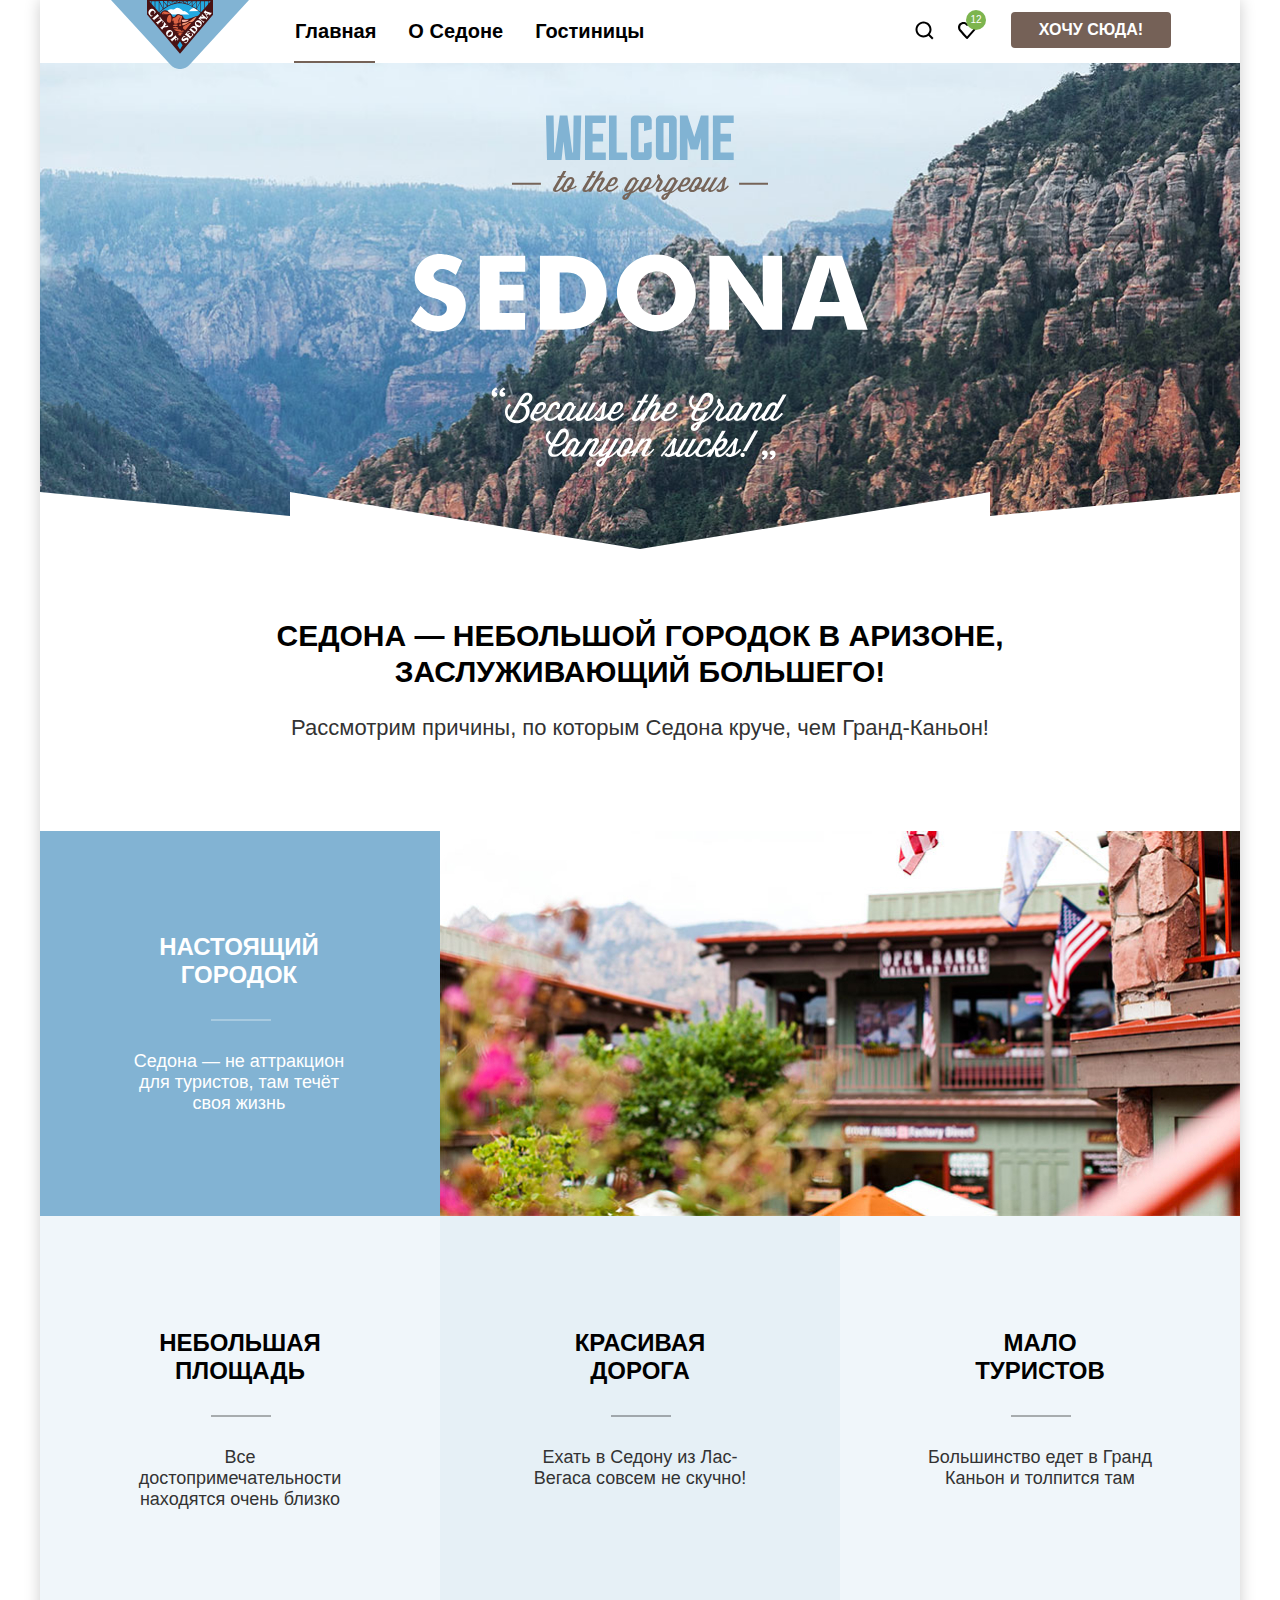
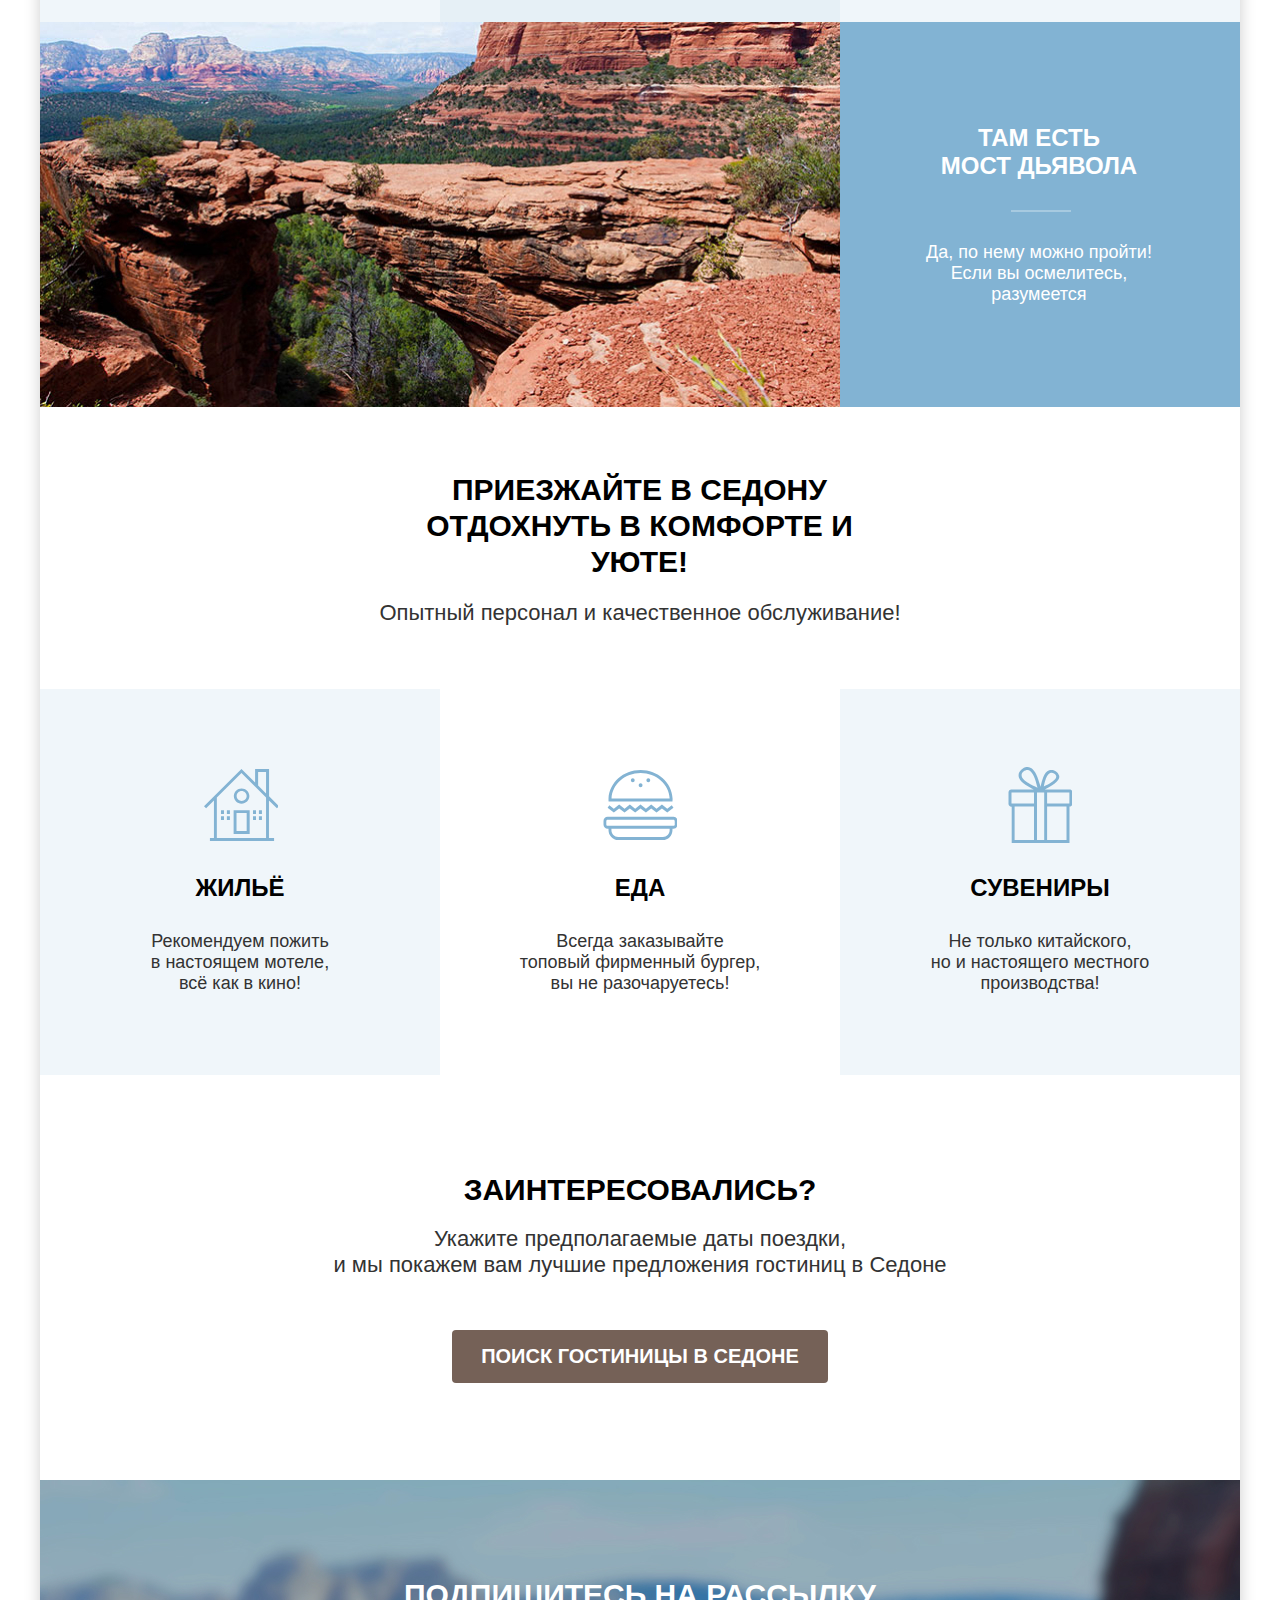
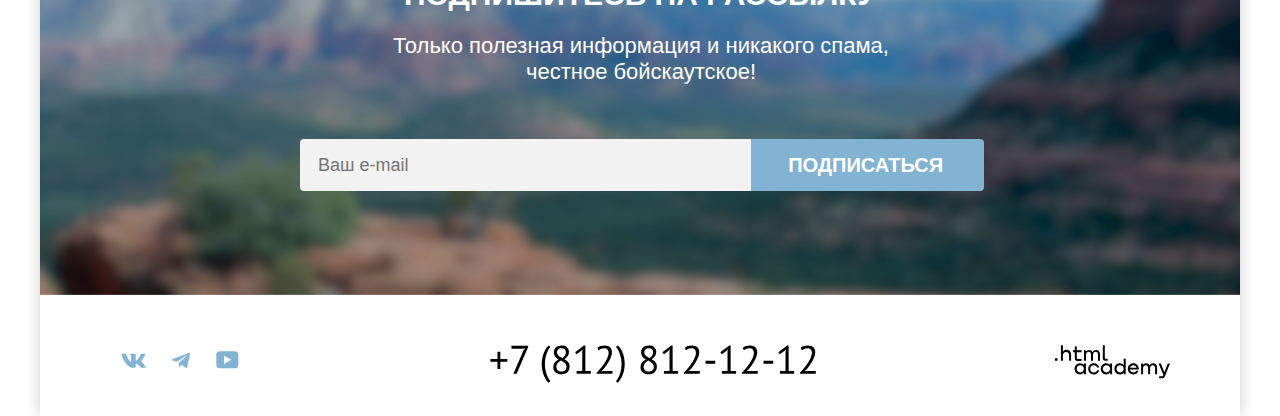
==== commit caec24c5: "Merge pull request #2 from robot756/master" ====
--- a/index.html
+++ b/index.html
@@ -5,12 +5,14 @@
   <meta charset="utf-8">
   <title>HTML Academy: Седона</title>
   <link rel="stylesheet" href="styles/style.css">
+  <link rel="icon" href="favicon.ico">
+  <link rel="icon" type="image/png" href="images/favicon.png">
 </head>
 
 <body>
   <div class="page-container">
     <header class="page-header">
-      <a href="#" class="logo-link">
+      <a href="index.html" class="logo-link">
         <img src="images/logotype.svg" width="138" height="64" alt="Логотип города Седона" class="logo">
       </a>
       <nav class="navigation">
@@ -19,19 +21,18 @@
             <a href="#" class="navigation-link navigation-link-active">Главная</a>
           </li>
           <li class="navigation-item">
-            <a href="#" class="navigation-link">О Седона</a>
+            <a href="#" class="navigation-link">О Седонe</a>
           </li>
           <li class="navigation-item">
-            <a href="#" class="navigation-link">Гостиницы</a>
-          </li>
-
+            <a href="catalog.html" class="navigation-link">Гостиницы</a>
+          </li>
         </ul>
         <div class="user-block">
           <ul class="navigation-user">
             <li class="user-navigaton-item">
               <a href="#" class="user-navigation-link">
-                <svg class="navigation-icon-search" width="19" height="19" viewBox="0 0 19 19" fill="none"
-                  xmlns="http://www.w3.org/2000/svg">
+                <svg aria-hidden="true" focusable="false" class="navigation-icon-search" width="19" height="19"
+                  viewBox="0 0 19 19" fill="none" xmlns="http://www.w3.org/2000/svg">
                   <path
                     d="m18.5 17.008-3.7-3.68c1-1.292 1.7-2.983 1.7-4.872C16.5 4.08 12.9.5 8.5.5s-8 3.68-8 8.055c0 4.376 3.6 7.956 8 7.956 1.8 0 3.5-.597 4.9-1.69l3.7 3.679 1.4-1.492Zm-10-2.486c-3.3 0-6-2.685-6-5.967 0-3.282 2.7-5.967 6-5.967s6 2.685 6 5.967c0 3.282-2.7 5.967-6 5.967Z"
                     fill="#000" />
@@ -65,20 +66,20 @@
         <img src="images/welcome.svg" width="458" height="352" alt="Приглашение в туристический городок"
           class="welcome-image">
       </section>
+
       <section class="advantages">
         <h2 class="visually-hidden">Причины посетить город</h2>
         <p class="advantages-text">Седона — небольшой городок в Аризоне, заслуживающий большего!</p>
         <p class="advantages-description">Рассмотрим причины, по которым Седона круче, чем Гранд-Каньон!</p>
         <ul class="advantages-list">
           <li class="advantages-item advantages-item-color">
-            <div class="container alternative-background-color">
+            <div class="container">
               <h3 class="advantage-title alternative-color">Настоящий городок</h3>
               <p class="advantage-description alternative-color">Седона — не аттракцион для туристов, там течёт своя
                 жизнь
               </p>
             </div>
-            <img src="images/real-town.jpg" width="800" height="385" alt="Настоящий городок"
-              class="advantage-real-town">
+            <img src="images/real-town.jpg" width="800" height="385" alt="Настоящий городок" class="advantage-image">
           </li>
           <li class="advantages-item">
             <div class="container">
@@ -103,8 +104,7 @@
             </div>
           </li>
           <li class="advantages-item  advantages-item-color">
-            <img class="advantages-devol-bridge" src="images/bridge-devol.jpg" width="800" height="385"
-              alt="Мост дьявола">
+            <img class="advantage-image" src="images/bridge-devol.jpg" width="800" height="385" alt="Мост дьявола">
             <div class="container">
               <h3 class="advantage-title alternative-color">Там есть<br> мост
                 дьявола</h3>
@@ -133,7 +133,6 @@
             <h3 class="service-title">Сувениры</h3>
             <p class="service-description">
               Не только китайского,<br> но и настоящего местного<br> производства!</p>
-
           </li>
         </ul>
       </section>
@@ -146,53 +145,52 @@
         <a href="#" class="booking-link">Поиск гостиницы в седоне</a>
       </section>
 
+    </main>
+
+    <footer class="page-footer">
+
       <section class="subscribe">
         <h2 class="visually-hidden">Подписка на полезную информация</h2>
         <p class="subscribe-text alternative-color">Подпишитесь на рассылку</p>
         <p class="subscribe-description">Только полезная информация и никакого спама, честное бойскаутское!</p>
-        <form action="#" class="subscribe-form" method="post">
+        <form action="https://echo.htmlacademy.ru/" class="subscribe-form" method="get">
           <div class="collapsing-indentation">
-            <input type="email" placeholder="Ваш e-mail" required>
+            <input type="email" placeholder="Ваш e-mail" name="user-email" required>
             <button class="subscribe-button" type="submit">Подписаться</button>
           </div>
         </form>
       </section>
-    </main>
-
-    <footer class="page-footer">
+
       <div class="page-footer-container">
-        <section class="footer-social">
+        <section class="social">
           <h2 class="visually-hidden">Социальные сети</h2>
-          <ul class="footer-social-list">
-            <li class="footer-social-item">
-              <a href="#" class="button">
-                <svg aria-hidden="true" focusable="false" width="25" height="15" viewBox="0 0 25 15" fill="none"
-                  xmlns="http://www.w3.org/2000/svg">
+          <ul class="social-list">
+            <li class="social-item">
+              <a href="https://vk.com/htmlacademy" class="button">
+                <svg class="socials-item-icon" aria-hidden="true" focusable="false" width="25" height="15"
+                  viewBox="0 0 25 15" fill="none" xmlns="http://www.w3.org/2000/svg">
                   <path fill-rule="evenodd" clip-rule="evenodd"
-                    d="M24.116 1.804c.166-.546 0-.948-.795-.948h-2.625c-.668 0-.976.347-1.143.73 0 0-1.335 3.196-3.226 5.272-.612.602-.89.793-1.224.793-.167 0-.418-.19-.418-.738V1.804c0-.656-.184-.948-.74-.948H9.817c-.417 0-.668.304-.668.593 0 .621.946.765 1.043 2.513V7.76c0 .833-.153.984-.487.984-.89 0-3.055-3.21-4.34-6.885-.249-.715-.5-1.003-1.172-1.003H1.566c-.75 0-.9.347-.9.73 0 .682.89 4.07 4.145 8.551 2.17 3.06 5.225 4.72 8.008 4.72 1.67 0 1.875-.369 1.875-1.004V11.54c0-.737.158-.884.687-.884.39 0 1.057.192 2.615 1.667 1.78 1.75 2.073 2.533 3.075 2.533h2.625c.75 0 1.126-.368.91-1.096-.238-.724-1.088-1.775-2.215-3.022-.612-.71-1.53-1.475-1.809-1.858-.389-.49-.278-.71 0-1.147 0 0 3.2-4.426 3.533-5.929h.001Z"
-                    fill="#83B3D3" />
+                    d="M24.116 1.804c.166-.546 0-.948-.795-.948h-2.625c-.668 0-.976.347-1.143.73 0 0-1.335 3.196-3.226 5.272-.612.602-.89.793-1.224.793-.167 0-.418-.19-.418-.738V1.804c0-.656-.184-.948-.74-.948H9.817c-.417 0-.668.304-.668.593 0 .621.946.765 1.043 2.513V7.76c0 .833-.153.984-.487.984-.89 0-3.055-3.21-4.34-6.885-.249-.715-.5-1.003-1.172-1.003H1.566c-.75 0-.9.347-.9.73 0 .682.89 4.07 4.145 8.551 2.17 3.06 5.225 4.72 8.008 4.72 1.67 0 1.875-.369 1.875-1.004V11.54c0-.737.158-.884.687-.884.39 0 1.057.192 2.615 1.667 1.78 1.75 2.073 2.533 3.075 2.533h2.625c.75 0 1.126-.368.91-1.096-.238-.724-1.088-1.775-2.215-3.022-.612-.71-1.53-1.475-1.809-1.858-.389-.49-.278-.71 0-1.147 0 0 3.2-4.426 3.533-5.929h.001Z" />
                 </svg>
                 <span class="visually-hidden">ВКонтакте</span>
               </a>
             </li>
-            <li class="footer-social-item">
-              <a href="#" class="button">
-                <svg aria-hidden="true" focusable="false" width="18" height="16" viewBox="0 0 18 16" fill="none"
-                  xmlns="http://www.w3.org/2000/svg">
+            <li class="social-item">
+              <a href="https://t.me/htmlacademy" class="button">
+                <svg class="socials-item-icon" aria-hidden="true" focusable="false" width="18" height="16"
+                  viewBox="0 0 18 16" fill="none" xmlns="http://www.w3.org/2000/svg">
                   <path
-                    d="M16.785.956.84 7.104C-.248 7.541-.24 8.148.64 8.42l4.094 1.277 9.472-5.976c.448-.272.857-.126.52.173l-7.673 6.925H7.05l.002.001-.283 4.22c.414 0 .597-.19.829-.414l1.988-1.934 4.136 3.055c.762.42 1.31.205 1.5-.706l2.715-12.795c.278-1.114-.425-1.618-1.153-1.29Z"
-                    fill="#83B3D3" />
+                    d="M16.785.956.84 7.104C-.248 7.541-.24 8.148.64 8.42l4.094 1.277 9.472-5.976c.448-.272.857-.126.52.173l-7.673 6.925H7.05l.002.001-.283 4.22c.414 0 .597-.19.829-.414l1.988-1.934 4.136 3.055c.762.42 1.31.205 1.5-.706l2.715-12.795c.278-1.114-.425-1.618-1.153-1.29Z" />
                 </svg>
                 <span class="visually-hidden">Телеграмм</span>
               </a>
             </li>
-            <li class="footer-social-item">
-              <a href="#" class="button">
-                <svg aria-hidden="true" focusable="false" width="23" height="18" viewBox="0 0 23 18" fill="none"
-                  xmlns="http://www.w3.org/2000/svg">
+            <li class="social-item">
+              <a href="https://www.youtube.com/user/htmlacademyru" class="button">
+                <svg class="socials-item-icon" aria-hidden="true" focusable="false" width="23" height="18"
+                  viewBox="0 0 23 18" fill="none" xmlns="http://www.w3.org/2000/svg">
                   <path
-                    d="M18.94.356H3.507C1.647.356.333 1.95.333 3.756V13.85c0 1.913 1.314 3.506 3.174 3.506H19.16c1.642 0 3.174-1.593 3.174-3.4v-10.2c-.219-1.806-1.532-3.4-3.393-3.4ZM7.995 12.894V4.819l7.333 4.037-7.333 4.038Z"
-                    fill="#83B3D3" />
+                    d="M18.94.356H3.507C1.647.356.333 1.95.333 3.756V13.85c0 1.913 1.314 3.506 3.174 3.506H19.16c1.642 0 3.174-1.593 3.174-3.4v-10.2c-.219-1.806-1.532-3.4-3.393-3.4ZM7.995 12.894V4.819l7.333 4.037-7.333 4.038Z" />
                 </svg>
                 <span class="visually-hidden">Ютуб</span>
               </a>
@@ -200,32 +198,108 @@
           </ul>
         </section>
 
-        <section class="footer-contacts">
+        <section class="contacts">
           <h2 class="visually-hidden">Контакты</h2>
           <a href="+78128121212" class="phone">
-            <svg aria-hidden="true" focusable="false" width="326" height="38" viewBox="0 0 326 38" fill="none"
-              xmlns="http://www.w3.org/2000/svg">
+            <svg class="contacts-logo-color" aria-hidden="true" focusable="false" width="326" height="38"
+              viewBox="0 0 326 38" fill="none" xmlns="http://www.w3.org/2000/svg">
               <path
-                d="M.405 13.896h7.04v-7.24h2.88v7.24h7.04v2.88h-7.04v7.2h-2.88v-7.2H.405v-2.88ZM23.4 28.856l10.04-23.44 1.76-1.96-2.36.36h-11.4V.856h16.72v1.08l-11.52 26.92H23.4Zm34.992 8.8a20.219 20.219 0 0 1-3.12-4.24 26.968 26.968 0 0 1-2.08-4.68 32.19 32.19 0 0 1-1.12-4.88 32.9 32.9 0 0 1-.36-4.72c0-1.466.12-3.013.36-4.64.24-1.626.627-3.253 1.16-4.88a28.472 28.472 0 0 1 2.08-4.84 23.166 23.166 0 0 1 3.2-4.4l1.92 1.4a24.02 24.02 0 0 0-2.68 4.24 27.631 27.631 0 0 0-1.68 4.4 29.702 29.702 0 0 0-.92 4.48c-.16 1.467-.24 2.88-.24 4.24 0 1.28.094 2.68.28 4.2.214 1.494.534 3 .96 4.52a30.663 30.663 0 0 0 1.72 4.4 19.86 19.86 0 0 0 2.56 3.92l-2.04 1.48Zm4.851-15.48c0-1.68.44-3.133 1.32-4.36.88-1.253 2.254-2.386 4.12-3.4-.666-.4-1.293-.813-1.88-1.24a10.24 10.24 0 0 1-1.52-1.52 7.562 7.562 0 0 1-1.04-1.88c-.24-.693-.36-1.493-.36-2.4 0-1.04.174-1.986.52-2.84a6.485 6.485 0 0 1 1.56-2.2 7.674 7.674 0 0 1 2.44-1.44c.96-.346 2.04-.52 3.24-.52 1.12 0 2.134.16 3.04.48.907.32 1.667.76 2.28 1.32a5.756 5.756 0 0 1 1.48 2c.347.774.52 1.627.52 2.56 0 1.52-.346 2.867-1.04 4.04-.693 1.147-1.84 2.28-3.44 3.4.694.4 1.347.84 1.96 1.32a8.502 8.502 0 0 1 1.64 1.6c.48.587.854 1.254 1.12 2 .267.72.4 1.547.4 2.48 0 1.147-.186 2.2-.56 3.16a6.911 6.911 0 0 1-1.64 2.44c-.72.667-1.6 1.2-2.64 1.6-1.04.374-2.226.56-3.56.56-1.28 0-2.413-.186-3.4-.56-.986-.373-1.826-.88-2.52-1.52a6.424 6.424 0 0 1-1.52-2.24 7.68 7.68 0 0 1-.52-2.84Zm13.24-.4c0-.8-.16-1.493-.48-2.08a5.811 5.811 0 0 0-1.28-1.64 9.079 9.079 0 0 0-1.76-1.36c-.666-.4-1.36-.786-2.08-1.16-1.626.907-2.786 1.92-3.48 3.04-.693 1.12-1.04 2.187-1.04 3.2 0 .64.107 1.254.32 1.84.214.587.534 1.094.96 1.52a4.99 4.99 0 0 0 1.56 1.04c.64.24 1.374.36 2.2.36.667 0 1.307-.093 1.92-.28a5.15 5.15 0 0 0 1.6-.88c.48-.4.854-.893 1.12-1.48.294-.613.44-1.32.44-2.12Zm-9.48-14.48c0 .747.147 1.414.44 2 .294.56.68 1.067 1.16 1.52.507.454 1.08.88 1.72 1.28.64.374 1.307.734 2 1.08 1.2-.933 2.08-1.853 2.64-2.76.587-.906.88-1.906.88-3 0-1.36-.426-2.4-1.28-3.12-.826-.746-1.826-1.12-3-1.12-.72 0-1.36.12-1.92.36-.56.24-1.04.547-1.44.92-.4.374-.706.814-.92 1.32-.186.48-.28.987-.28 1.52Zm19.637 18.6h5.6V6.536l.4-2.36-1.6 1.88-4.4 3.16-1.52-2.04 8.8-6.8h1.44v25.52h5.48v2.96h-14.2v-2.96Zm35.317-18.68c0 1.414-.266 2.867-.8 4.36a26.123 26.123 0 0 1-2.04 4.44 43.372 43.372 0 0 1-2.8 4.4 106.51 106.51 0 0 1-3.12 4.04l-1.96 1.72v.16l2.56-.44h8.72v2.96h-15.92v-1.16c.587-.613 1.294-1.373 2.12-2.28a63.998 63.998 0 0 0 2.56-3 60.203 60.203 0 0 0 2.64-3.52 38.593 38.593 0 0 0 2.36-3.8 22.61 22.61 0 0 0 1.72-3.8c.427-1.253.64-2.44.64-3.56 0-1.306-.373-2.386-1.12-3.24-.746-.88-1.88-1.32-3.4-1.32-1.013 0-2 .214-2.96.64-.96.4-1.786.867-2.48 1.4l-1.32-2.28c.934-.8 2.04-1.426 3.32-1.88 1.28-.453 2.654-.68 4.12-.68 1.147 0 2.16.174 3.04.52.88.32 1.627.787 2.24 1.4a6.084 6.084 0 0 1 1.4 2.2c.32.827.48 1.734.48 2.72Zm6.077-6.84a20.198 20.198 0 0 1 3.12 4.24 24.553 24.553 0 0 1 2.04 4.72c.533 1.6.92 3.227 1.16 4.88.24 1.627.36 3.187.36 4.68 0 1.467-.12 3.014-.36 4.64a30.566 30.566 0 0 1-1.16 4.92 27.134 27.134 0 0 1-2.12 4.8 21.85 21.85 0 0 1-3.16 4.4l-1.92-1.4a24 24 0 0 0 2.68-4.24 24.382 24.382 0 0 0 1.68-4.44c.427-1.493.72-2.973.88-4.44.187-1.466.28-2.88.28-4.24 0-1.28-.107-2.666-.32-4.16-.213-1.493-.547-3-1-4.52-.427-1.52-.987-3-1.68-4.44a18.561 18.561 0 0 0-2.52-3.92l2.04-1.48Zm22.475 21.8c0-1.68.44-3.133 1.32-4.36.88-1.253 2.253-2.386 4.12-3.4-.667-.4-1.293-.813-1.88-1.24-.56-.453-1.067-.96-1.52-1.52a7.559 7.559 0 0 1-1.04-1.88c-.24-.693-.36-1.493-.36-2.4 0-1.04.173-1.986.52-2.84a6.474 6.474 0 0 1 1.56-2.2 7.673 7.673 0 0 1 2.44-1.44c.96-.346 2.04-.52 3.24-.52 1.12 0 2.133.16 3.04.48.907.32 1.667.76 2.28 1.32a5.761 5.761 0 0 1 1.48 2c.347.774.52 1.627.52 2.56 0 1.52-.347 2.867-1.04 4.04-.693 1.147-1.84 2.28-3.44 3.4.693.4 1.347.84 1.96 1.32a8.494 8.494 0 0 1 1.64 1.6c.48.587.853 1.254 1.12 2 .267.72.4 1.547.4 2.48 0 1.147-.187 2.2-.56 3.16a6.907 6.907 0 0 1-1.64 2.44c-.72.667-1.6 1.2-2.64 1.6-1.04.374-2.227.56-3.56.56-1.28 0-2.413-.186-3.4-.56-.987-.373-1.827-.88-2.52-1.52a6.423 6.423 0 0 1-1.52-2.24 7.672 7.672 0 0 1-.52-2.84Zm13.24-.4c0-.8-.16-1.493-.48-2.08a5.819 5.819 0 0 0-1.28-1.64 9.082 9.082 0 0 0-1.76-1.36c-.667-.4-1.36-.786-2.08-1.16-1.627.907-2.787 1.92-3.48 3.04-.693 1.12-1.04 2.187-1.04 3.2 0 .64.107 1.254.32 1.84.213.587.533 1.094.96 1.52.427.427.947.774 1.56 1.04.64.24 1.373.36 2.2.36.667 0 1.307-.093 1.92-.28a5.15 5.15 0 0 0 1.6-.88c.48-.4.853-.893 1.12-1.48.293-.613.44-1.32.44-2.12Zm-9.48-14.48c0 .747.147 1.414.44 2a5.75 5.75 0 0 0 1.16 1.52c.507.454 1.08.88 1.72 1.28.64.374 1.307.734 2 1.08 1.2-.933 2.08-1.853 2.64-2.76.587-.906.88-1.906.88-3 0-1.36-.427-2.4-1.28-3.12-.827-.746-1.827-1.12-3-1.12-.72 0-1.36.12-1.92.36-.56.24-1.04.547-1.44.92a3.8 3.8 0 0 0-.92 1.32 4.15 4.15 0 0 0-.28 1.52Zm19.637 18.6h5.6V6.536l.4-2.36-1.6 1.88-4.4 3.16-1.52-2.04 8.8-6.8h1.44v25.52h5.48v2.96h-14.2v-2.96Zm35.317-18.68c0 1.414-.267 2.867-.8 4.36a26.279 26.279 0 0 1-2.04 4.44 43.547 43.547 0 0 1-2.8 4.4 106.51 106.51 0 0 1-3.12 4.04l-1.96 1.72v.16l2.56-.44h8.72v2.96h-15.92v-1.16a137.54 137.54 0 0 0 2.12-2.28 64.604 64.604 0 0 0 2.56-3 61.114 61.114 0 0 0 2.64-3.52 38.783 38.783 0 0 0 2.36-3.8 22.69 22.69 0 0 0 1.72-3.8c.426-1.253.64-2.44.64-3.56 0-1.306-.374-2.386-1.12-3.24-.747-.88-1.88-1.32-3.4-1.32-1.014 0-2 .214-2.96.64-.96.4-1.787.867-2.48 1.4l-1.32-2.28c.933-.8 2.04-1.426 3.32-1.88 1.28-.453 2.653-.68 4.12-.68 1.146 0 2.16.174 3.04.52.88.32 1.626.787 2.24 1.4a6.097 6.097 0 0 1 1.4 2.2c.32.827.48 1.734.48 2.72Zm6.317 8.64h9.68v2.96h-9.68v-2.96Zm16.374 10.04h5.6V6.536l.4-2.36-1.6 1.88-4.4 3.16-1.52-2.04 8.8-6.8h1.44v25.52h5.48v2.96h-14.2v-2.96Zm35.317-18.68c0 1.414-.267 2.867-.8 4.36a26.279 26.279 0 0 1-2.04 4.44 43.547 43.547 0 0 1-2.8 4.4 106.51 106.51 0 0 1-3.12 4.04l-1.96 1.72v.16l2.56-.44h8.72v2.96h-15.92v-1.16a137.54 137.54 0 0 0 2.12-2.28 64.604 64.604 0 0 0 2.56-3 61.114 61.114 0 0 0 2.64-3.52 38.783 38.783 0 0 0 2.36-3.8 22.69 22.69 0 0 0 1.72-3.8c.426-1.253.64-2.44.64-3.56 0-1.306-.374-2.386-1.12-3.24-.747-.88-1.88-1.32-3.4-1.32-1.014 0-2 .214-2.96.64-.96.4-1.787.867-2.48 1.4l-1.32-2.28c.933-.8 2.04-1.426 3.32-1.88 1.28-.453 2.653-.68 4.12-.68 1.146 0 2.16.174 3.04.52.88.32 1.626.787 2.24 1.4a6.097 6.097 0 0 1 1.4 2.2c.32.827.48 1.734.48 2.72Zm6.317 8.64h9.68v2.96h-9.68v-2.96Zm16.374 10.04h5.6V6.536l.4-2.36-1.6 1.88-4.4 3.16-1.52-2.04 8.8-6.8h1.44v25.52h5.48v2.96h-14.2v-2.96Zm35.316-18.68c0 1.414-.266 2.867-.8 4.36a26.123 26.123 0 0 1-2.04 4.44 43.372 43.372 0 0 1-2.8 4.4 106.51 106.51 0 0 1-3.12 4.04l-1.96 1.72v.16l2.56-.44h8.72v2.96h-15.92v-1.16c.587-.613 1.294-1.373 2.12-2.28a63.998 63.998 0 0 0 2.56-3 60.203 60.203 0 0 0 2.64-3.52 38.593 38.593 0 0 0 2.36-3.8 22.61 22.61 0 0 0 1.72-3.8c.427-1.253.64-2.44.64-3.56 0-1.306-.373-2.386-1.12-3.24-.746-.88-1.88-1.32-3.4-1.32-1.013 0-2 .214-2.96.64-.96.4-1.786.867-2.48 1.4l-1.32-2.28c.934-.8 2.04-1.426 3.32-1.88 1.28-.453 2.654-.68 4.12-.68 1.147 0 2.16.174 3.04.52.88.32 1.627.787 2.24 1.4a6.084 6.084 0 0 1 1.4 2.2c.32.827.48 1.734.48 2.72Z"
-                fill="#000" />
+                d="M.405 13.896h7.04v-7.24h2.88v7.24h7.04v2.88h-7.04v7.2h-2.88v-7.2H.405v-2.88ZM23.4 28.856l10.04-23.44 1.76-1.96-2.36.36h-11.4V.856h16.72v1.08l-11.52 26.92H23.4Zm34.992 8.8a20.219 20.219 0 0 1-3.12-4.24 26.968 26.968 0 0 1-2.08-4.68 32.19 32.19 0 0 1-1.12-4.88 32.9 32.9 0 0 1-.36-4.72c0-1.466.12-3.013.36-4.64.24-1.626.627-3.253 1.16-4.88a28.472 28.472 0 0 1 2.08-4.84 23.166 23.166 0 0 1 3.2-4.4l1.92 1.4a24.02 24.02 0 0 0-2.68 4.24 27.631 27.631 0 0 0-1.68 4.4 29.702 29.702 0 0 0-.92 4.48c-.16 1.467-.24 2.88-.24 4.24 0 1.28.094 2.68.28 4.2.214 1.494.534 3 .96 4.52a30.663 30.663 0 0 0 1.72 4.4 19.86 19.86 0 0 0 2.56 3.92l-2.04 1.48Zm4.851-15.48c0-1.68.44-3.133 1.32-4.36.88-1.253 2.254-2.386 4.12-3.4-.666-.4-1.293-.813-1.88-1.24a10.24 10.24 0 0 1-1.52-1.52 7.562 7.562 0 0 1-1.04-1.88c-.24-.693-.36-1.493-.36-2.4 0-1.04.174-1.986.52-2.84a6.485 6.485 0 0 1 1.56-2.2 7.674 7.674 0 0 1 2.44-1.44c.96-.346 2.04-.52 3.24-.52 1.12 0 2.134.16 3.04.48.907.32 1.667.76 2.28 1.32a5.756 5.756 0 0 1 1.48 2c.347.774.52 1.627.52 2.56 0 1.52-.346 2.867-1.04 4.04-.693 1.147-1.84 2.28-3.44 3.4.694.4 1.347.84 1.96 1.32a8.502 8.502 0 0 1 1.64 1.6c.48.587.854 1.254 1.12 2 .267.72.4 1.547.4 2.48 0 1.147-.186 2.2-.56 3.16a6.911 6.911 0 0 1-1.64 2.44c-.72.667-1.6 1.2-2.64 1.6-1.04.374-2.226.56-3.56.56-1.28 0-2.413-.186-3.4-.56-.986-.373-1.826-.88-2.52-1.52a6.424 6.424 0 0 1-1.52-2.24 7.68 7.68 0 0 1-.52-2.84Zm13.24-.4c0-.8-.16-1.493-.48-2.08a5.811 5.811 0 0 0-1.28-1.64 9.079 9.079 0 0 0-1.76-1.36c-.666-.4-1.36-.786-2.08-1.16-1.626.907-2.786 1.92-3.48 3.04-.693 1.12-1.04 2.187-1.04 3.2 0 .64.107 1.254.32 1.84.214.587.534 1.094.96 1.52a4.99 4.99 0 0 0 1.56 1.04c.64.24 1.374.36 2.2.36.667 0 1.307-.093 1.92-.28a5.15 5.15 0 0 0 1.6-.88c.48-.4.854-.893 1.12-1.48.294-.613.44-1.32.44-2.12Zm-9.48-14.48c0 .747.147 1.414.44 2 .294.56.68 1.067 1.16 1.52.507.454 1.08.88 1.72 1.28.64.374 1.307.734 2 1.08 1.2-.933 2.08-1.853 2.64-2.76.587-.906.88-1.906.88-3 0-1.36-.426-2.4-1.28-3.12-.826-.746-1.826-1.12-3-1.12-.72 0-1.36.12-1.92.36-.56.24-1.04.547-1.44.92-.4.374-.706.814-.92 1.32-.186.48-.28.987-.28 1.52Zm19.637 18.6h5.6V6.536l.4-2.36-1.6 1.88-4.4 3.16-1.52-2.04 8.8-6.8h1.44v25.52h5.48v2.96h-14.2v-2.96Zm35.317-18.68c0 1.414-.266 2.867-.8 4.36a26.123 26.123 0 0 1-2.04 4.44 43.372 43.372 0 0 1-2.8 4.4 106.51 106.51 0 0 1-3.12 4.04l-1.96 1.72v.16l2.56-.44h8.72v2.96h-15.92v-1.16c.587-.613 1.294-1.373 2.12-2.28a63.998 63.998 0 0 0 2.56-3 60.203 60.203 0 0 0 2.64-3.52 38.593 38.593 0 0 0 2.36-3.8 22.61 22.61 0 0 0 1.72-3.8c.427-1.253.64-2.44.64-3.56 0-1.306-.373-2.386-1.12-3.24-.746-.88-1.88-1.32-3.4-1.32-1.013 0-2 .214-2.96.64-.96.4-1.786.867-2.48 1.4l-1.32-2.28c.934-.8 2.04-1.426 3.32-1.88 1.28-.453 2.654-.68 4.12-.68 1.147 0 2.16.174 3.04.52.88.32 1.627.787 2.24 1.4a6.084 6.084 0 0 1 1.4 2.2c.32.827.48 1.734.48 2.72Zm6.077-6.84a20.198 20.198 0 0 1 3.12 4.24 24.553 24.553 0 0 1 2.04 4.72c.533 1.6.92 3.227 1.16 4.88.24 1.627.36 3.187.36 4.68 0 1.467-.12 3.014-.36 4.64a30.566 30.566 0 0 1-1.16 4.92 27.134 27.134 0 0 1-2.12 4.8 21.85 21.85 0 0 1-3.16 4.4l-1.92-1.4a24 24 0 0 0 2.68-4.24 24.382 24.382 0 0 0 1.68-4.44c.427-1.493.72-2.973.88-4.44.187-1.466.28-2.88.28-4.24 0-1.28-.107-2.666-.32-4.16-.213-1.493-.547-3-1-4.52-.427-1.52-.987-3-1.68-4.44a18.561 18.561 0 0 0-2.52-3.92l2.04-1.48Zm22.475 21.8c0-1.68.44-3.133 1.32-4.36.88-1.253 2.253-2.386 4.12-3.4-.667-.4-1.293-.813-1.88-1.24-.56-.453-1.067-.96-1.52-1.52a7.559 7.559 0 0 1-1.04-1.88c-.24-.693-.36-1.493-.36-2.4 0-1.04.173-1.986.52-2.84a6.474 6.474 0 0 1 1.56-2.2 7.673 7.673 0 0 1 2.44-1.44c.96-.346 2.04-.52 3.24-.52 1.12 0 2.133.16 3.04.48.907.32 1.667.76 2.28 1.32a5.761 5.761 0 0 1 1.48 2c.347.774.52 1.627.52 2.56 0 1.52-.347 2.867-1.04 4.04-.693 1.147-1.84 2.28-3.44 3.4.693.4 1.347.84 1.96 1.32a8.494 8.494 0 0 1 1.64 1.6c.48.587.853 1.254 1.12 2 .267.72.4 1.547.4 2.48 0 1.147-.187 2.2-.56 3.16a6.907 6.907 0 0 1-1.64 2.44c-.72.667-1.6 1.2-2.64 1.6-1.04.374-2.227.56-3.56.56-1.28 0-2.413-.186-3.4-.56-.987-.373-1.827-.88-2.52-1.52a6.423 6.423 0 0 1-1.52-2.24 7.672 7.672 0 0 1-.52-2.84Zm13.24-.4c0-.8-.16-1.493-.48-2.08a5.819 5.819 0 0 0-1.28-1.64 9.082 9.082 0 0 0-1.76-1.36c-.667-.4-1.36-.786-2.08-1.16-1.627.907-2.787 1.92-3.48 3.04-.693 1.12-1.04 2.187-1.04 3.2 0 .64.107 1.254.32 1.84.213.587.533 1.094.96 1.52.427.427.947.774 1.56 1.04.64.24 1.373.36 2.2.36.667 0 1.307-.093 1.92-.28a5.15 5.15 0 0 0 1.6-.88c.48-.4.853-.893 1.12-1.48.293-.613.44-1.32.44-2.12Zm-9.48-14.48c0 .747.147 1.414.44 2a5.75 5.75 0 0 0 1.16 1.52c.507.454 1.08.88 1.72 1.28.64.374 1.307.734 2 1.08 1.2-.933 2.08-1.853 2.64-2.76.587-.906.88-1.906.88-3 0-1.36-.427-2.4-1.28-3.12-.827-.746-1.827-1.12-3-1.12-.72 0-1.36.12-1.92.36-.56.24-1.04.547-1.44.92a3.8 3.8 0 0 0-.92 1.32 4.15 4.15 0 0 0-.28 1.52Zm19.637 18.6h5.6V6.536l.4-2.36-1.6 1.88-4.4 3.16-1.52-2.04 8.8-6.8h1.44v25.52h5.48v2.96h-14.2v-2.96Zm35.317-18.68c0 1.414-.267 2.867-.8 4.36a26.279 26.279 0 0 1-2.04 4.44 43.547 43.547 0 0 1-2.8 4.4 106.51 106.51 0 0 1-3.12 4.04l-1.96 1.72v.16l2.56-.44h8.72v2.96h-15.92v-1.16a137.54 137.54 0 0 0 2.12-2.28 64.604 64.604 0 0 0 2.56-3 61.114 61.114 0 0 0 2.64-3.52 38.783 38.783 0 0 0 2.36-3.8 22.69 22.69 0 0 0 1.72-3.8c.426-1.253.64-2.44.64-3.56 0-1.306-.374-2.386-1.12-3.24-.747-.88-1.88-1.32-3.4-1.32-1.014 0-2 .214-2.96.64-.96.4-1.787.867-2.48 1.4l-1.32-2.28c.933-.8 2.04-1.426 3.32-1.88 1.28-.453 2.653-.68 4.12-.68 1.146 0 2.16.174 3.04.52.88.32 1.626.787 2.24 1.4a6.097 6.097 0 0 1 1.4 2.2c.32.827.48 1.734.48 2.72Zm6.317 8.64h9.68v2.96h-9.68v-2.96Zm16.374 10.04h5.6V6.536l.4-2.36-1.6 1.88-4.4 3.16-1.52-2.04 8.8-6.8h1.44v25.52h5.48v2.96h-14.2v-2.96Zm35.317-18.68c0 1.414-.267 2.867-.8 4.36a26.279 26.279 0 0 1-2.04 4.44 43.547 43.547 0 0 1-2.8 4.4 106.51 106.51 0 0 1-3.12 4.04l-1.96 1.72v.16l2.56-.44h8.72v2.96h-15.92v-1.16a137.54 137.54 0 0 0 2.12-2.28 64.604 64.604 0 0 0 2.56-3 61.114 61.114 0 0 0 2.64-3.52 38.783 38.783 0 0 0 2.36-3.8 22.69 22.69 0 0 0 1.72-3.8c.426-1.253.64-2.44.64-3.56 0-1.306-.374-2.386-1.12-3.24-.747-.88-1.88-1.32-3.4-1.32-1.014 0-2 .214-2.96.64-.96.4-1.787.867-2.48 1.4l-1.32-2.28c.933-.8 2.04-1.426 3.32-1.88 1.28-.453 2.653-.68 4.12-.68 1.146 0 2.16.174 3.04.52.88.32 1.626.787 2.24 1.4a6.097 6.097 0 0 1 1.4 2.2c.32.827.48 1.734.48 2.72Zm6.317 8.64h9.68v2.96h-9.68v-2.96Zm16.374 10.04h5.6V6.536l.4-2.36-1.6 1.88-4.4 3.16-1.52-2.04 8.8-6.8h1.44v25.52h5.48v2.96h-14.2v-2.96Zm35.316-18.68c0 1.414-.266 2.867-.8 4.36a26.123 26.123 0 0 1-2.04 4.44 43.372 43.372 0 0 1-2.8 4.4 106.51 106.51 0 0 1-3.12 4.04l-1.96 1.72v.16l2.56-.44h8.72v2.96h-15.92v-1.16c.587-.613 1.294-1.373 2.12-2.28a63.998 63.998 0 0 0 2.56-3 60.203 60.203 0 0 0 2.64-3.52 38.593 38.593 0 0 0 2.36-3.8 22.61 22.61 0 0 0 1.72-3.8c.427-1.253.64-2.44.64-3.56 0-1.306-.373-2.386-1.12-3.24-.746-.88-1.88-1.32-3.4-1.32-1.013 0-2 .214-2.96.64-.96.4-1.786.867-2.48 1.4l-1.32-2.28c.934-.8 2.04-1.426 3.32-1.88 1.28-.453 2.654-.68 4.12-.68 1.147 0 2.16.174 3.04.52.88.32 1.627.787 2.24 1.4a6.084 6.084 0 0 1 1.4 2.2c.32.827.48 1.734.48 2.72Z" />
             </svg>
           </a>
         </section>
 
         <section class="footer-logo">
           <h2 class="visually-hidden">Логотип HTML Academy</h2>
-          <a href="#" class="html-link">
-            <svg aria-hidden="true" focusable="false" width="115" height="34" viewBox="0 0 115 34" fill="none"
-              xmlns="http://www.w3.org/2000/svg">
+          <a href="https://htmlacademy.ru/" class="html-link">
+            <svg class="contacts-logo-color" aria-hidden="true" focusable="false" width="115" height="34"
+              viewBox="0 0 115 34" fill="none" xmlns="http://www.w3.org/2000/svg">
               <path
-                d="M0 13.256v2.6h2.5v-2.6H0ZM11.6 4.856c-1.6 0-2.8.7-3.6 1.7h-.1v-6.2h-2v15.5h2v-5.3c0-2.1 1.3-3.6 3.3-3.6 1.8 0 2.9 1.4 2.9 3.2v5.7h2v-6.1c.1-3-1.8-4.9-4.5-4.9ZM26.6 5.156h-4.8v-3.7h-2v3.8h-1.9v2h1.9v6c0 1.7 1 2.7 2.7 2.7h4.1v-2h-3.7c-.7 0-1.1-.4-1.1-1.1v-5.7h4.8v-2ZM41.1 4.956c-1.6 0-2.9.8-3.5 2.1h-.1c-.6-1.2-1.8-2.1-3.4-2.1-1.4 0-2.5.8-3.1 1.8h-.1v-1.6H29v10.6h2v-5.4c0-2 1-3.5 2.6-3.5 1.5 0 2.4 1 2.4 2.6v6.3h2v-5.6c0-2.4 1.4-3.3 2.6-3.3 1.5 0 2.4 1 2.4 2.6v6.3h2v-6.5c.1-2.5-1.4-4.3-3.9-4.3ZM47.8 13.056c0 1.7 1 2.7 2.8 2.7h2v-2h-1.7c-.7 0-1.1-.4-1.1-1.1V.356h-2v12.7ZM28.9 20.056c-.9-1.1-2.2-1.8-3.9-1.8-3.1 0-5.4 2.3-5.4 5.6s2.3 5.6 5.4 5.6c1.8 0 3-.8 3.8-1.9h.1v1.6h2v-10.6h-2v1.5Zm-3.6 7.4c-2.2 0-3.6-1.6-3.6-3.6s1.4-3.6 3.6-3.6 3.6 1.6 3.6 3.6c0 1.9-1.4 3.6-3.6 3.6ZM44.2 22.356c-.5-2.4-2.6-4.1-5.4-4.1-3.4 0-5.6 2.5-5.6 5.6 0 3.1 2.2 5.6 5.6 5.6 2.8 0 4.9-1.8 5.4-4.2h-2.1c-.4 1.3-1.7 2.3-3.3 2.3-2.2 0-3.6-1.6-3.6-3.6s1.4-3.6 3.6-3.6c1.6 0 2.8 1 3.3 2.2h2.1v-.2ZM55.1 20.056c-.9-1.1-2.2-1.8-3.9-1.8-3.1 0-5.4 2.3-5.4 5.6s2.3 5.6 5.4 5.6c1.8 0 3-.8 3.8-1.9h.1v1.6h2v-10.6h-2v1.5Zm-3.6 7.4c-2.2 0-3.6-1.6-3.6-3.6s1.4-3.6 3.6-3.6 3.6 1.6 3.6 3.6c0 1.9-1.5 3.6-3.6 3.6ZM68.7 20.156c-.9-1.1-2.2-1.9-3.9-1.9-3.1 0-5.4 2.3-5.4 5.6s2.2 5.6 5.4 5.6c1.7 0 3-.8 3.8-1.8h.1v1.5h2v-15.4h-2v6.4Zm-3.6 7.3c-2.2 0-3.6-1.6-3.6-3.6s1.4-3.6 3.6-3.6 3.6 1.6 3.6 3.6c-.1 2-1.5 3.6-3.6 3.6ZM78.3 18.256c-3.3 0-5.5 2.5-5.5 5.6 0 3 2.1 5.6 5.5 5.6 2.5 0 4.5-1.3 5.2-3.6h-2.1c-.5 1-1.6 1.6-3 1.6-1.9 0-3.3-1.3-3.4-2.9h8.8c.2-3.6-2-6.3-5.5-6.3Zm0 1.9c1.7 0 3 1 3.3 2.6h-6.5c.3-1.5 1.5-2.6 3.2-2.6ZM98.2 18.256c-1.6 0-2.9.8-3.6 2h-.1c-.6-1.2-1.8-2-3.4-2-1.4 0-2.5.7-3.1 1.8v-1.5h-1.9v10.6h2v-5.4c0-2 1-3.4 2.6-3.5 1.5 0 2.4 1 2.4 2.6v6.3h2v-5.6c0-2.4 1.4-3.3 2.6-3.3 1.5 0 2.4 1 2.4 2.6v6.3h2v-6.5c.1-2.6-1.4-4.4-3.9-4.4ZM109.4 27.356l-3.6-8.9h-2.2l4.8 11.6c-.3.9-.7 1.2-1.7 1.2h-2.5v2h2.5c1.8 0 2.8-.8 3.5-2.6l4.7-12.2h-2.1l-3.4 8.9Z"
-                fill="#000" />
+                d="M0 13.256v2.6h2.5v-2.6H0ZM11.6 4.856c-1.6 0-2.8.7-3.6 1.7h-.1v-6.2h-2v15.5h2v-5.3c0-2.1 1.3-3.6 3.3-3.6 1.8 0 2.9 1.4 2.9 3.2v5.7h2v-6.1c.1-3-1.8-4.9-4.5-4.9ZM26.6 5.156h-4.8v-3.7h-2v3.8h-1.9v2h1.9v6c0 1.7 1 2.7 2.7 2.7h4.1v-2h-3.7c-.7 0-1.1-.4-1.1-1.1v-5.7h4.8v-2ZM41.1 4.956c-1.6 0-2.9.8-3.5 2.1h-.1c-.6-1.2-1.8-2.1-3.4-2.1-1.4 0-2.5.8-3.1 1.8h-.1v-1.6H29v10.6h2v-5.4c0-2 1-3.5 2.6-3.5 1.5 0 2.4 1 2.4 2.6v6.3h2v-5.6c0-2.4 1.4-3.3 2.6-3.3 1.5 0 2.4 1 2.4 2.6v6.3h2v-6.5c.1-2.5-1.4-4.3-3.9-4.3ZM47.8 13.056c0 1.7 1 2.7 2.8 2.7h2v-2h-1.7c-.7 0-1.1-.4-1.1-1.1V.356h-2v12.7ZM28.9 20.056c-.9-1.1-2.2-1.8-3.9-1.8-3.1 0-5.4 2.3-5.4 5.6s2.3 5.6 5.4 5.6c1.8 0 3-.8 3.8-1.9h.1v1.6h2v-10.6h-2v1.5Zm-3.6 7.4c-2.2 0-3.6-1.6-3.6-3.6s1.4-3.6 3.6-3.6 3.6 1.6 3.6 3.6c0 1.9-1.4 3.6-3.6 3.6ZM44.2 22.356c-.5-2.4-2.6-4.1-5.4-4.1-3.4 0-5.6 2.5-5.6 5.6 0 3.1 2.2 5.6 5.6 5.6 2.8 0 4.9-1.8 5.4-4.2h-2.1c-.4 1.3-1.7 2.3-3.3 2.3-2.2 0-3.6-1.6-3.6-3.6s1.4-3.6 3.6-3.6c1.6 0 2.8 1 3.3 2.2h2.1v-.2ZM55.1 20.056c-.9-1.1-2.2-1.8-3.9-1.8-3.1 0-5.4 2.3-5.4 5.6s2.3 5.6 5.4 5.6c1.8 0 3-.8 3.8-1.9h.1v1.6h2v-10.6h-2v1.5Zm-3.6 7.4c-2.2 0-3.6-1.6-3.6-3.6s1.4-3.6 3.6-3.6 3.6 1.6 3.6 3.6c0 1.9-1.5 3.6-3.6 3.6ZM68.7 20.156c-.9-1.1-2.2-1.9-3.9-1.9-3.1 0-5.4 2.3-5.4 5.6s2.2 5.6 5.4 5.6c1.7 0 3-.8 3.8-1.8h.1v1.5h2v-15.4h-2v6.4Zm-3.6 7.3c-2.2 0-3.6-1.6-3.6-3.6s1.4-3.6 3.6-3.6 3.6 1.6 3.6 3.6c-.1 2-1.5 3.6-3.6 3.6ZM78.3 18.256c-3.3 0-5.5 2.5-5.5 5.6 0 3 2.1 5.6 5.5 5.6 2.5 0 4.5-1.3 5.2-3.6h-2.1c-.5 1-1.6 1.6-3 1.6-1.9 0-3.3-1.3-3.4-2.9h8.8c.2-3.6-2-6.3-5.5-6.3Zm0 1.9c1.7 0 3 1 3.3 2.6h-6.5c.3-1.5 1.5-2.6 3.2-2.6ZM98.2 18.256c-1.6 0-2.9.8-3.6 2h-.1c-.6-1.2-1.8-2-3.4-2-1.4 0-2.5.7-3.1 1.8v-1.5h-1.9v10.6h2v-5.4c0-2 1-3.4 2.6-3.5 1.5 0 2.4 1 2.4 2.6v6.3h2v-5.6c0-2.4 1.4-3.3 2.6-3.3 1.5 0 2.4 1 2.4 2.6v6.3h2v-6.5c.1-2.6-1.4-4.4-3.9-4.4ZM109.4 27.356l-3.6-8.9h-2.2l4.8 11.6c-.3.9-.7 1.2-1.7 1.2h-2.5v2h2.5c1.8 0 2.8-.8 3.5-2.6l4.7-12.2h-2.1l-3.4 8.9Z" />
             </svg>
           </a>
         </section>
+
       </div>
     </footer>
+
+    <div class="modal-container modal-hidden">
+      <div class="modal modal-auth">
+        <button class="modal-close-button">
+          <svg class="icon-close" width="14" height="14" viewBox="0 0 14 14" fill="currentColor"
+            xmlns="http://www.w3.org/2000/svg">
+            <path
+              d="M14 1.292 12.708 0 7 5.708 1.292 0 0 1.292 5.708 7 0 12.708 1.292 14 7 8.292 12.708 14 14 12.708 8.292 7 14 1.292Z" />
+          </svg>
+          <span class="visually-hidden">Закрыть</span>
+        </button>
+
+        <section class="modal-content">
+          <h2 class="modal-title">Поиск гостиницы в Седоне</h2>
+          <form class="select-form" action="https://echo.htmlacademy.ru/" method="get">
+            <p class="field-group">
+              <label class="filter-group-come">Дата Заезда:</label>
+              <input class="select-form-date" type="text" id="select-come" name="select-come" value="27 апреля 2020"
+                required placeholder="Укажите дату">
+              <span class="filter-note-text">Мы не можем отправить вас в прошлое.</span>
+            </p>
+            <p class="field-group">
+              <label class="filter-group-departure">Дата Выезда:</label>
+              <input class="select-form-date" type="text" id="select-leave" name="select-leave" value="1 сентября 2023"
+                required placeholder="Укажите дату">
+              <span class="filter-note-text filter-note-color">На эти даты есть свободные номера. Пока есть.</span>
+            </p>
+            <div class="container-sort-people">
+              <div class="container-value">
+                <label class="filter-group-people">Взрослые:</label>
+                <div class="switcher-buttons">
+                  <button class="change-value-button button-decrease" type="button"><svg class="icon-decrease"
+                      width="20" height="20" viewBox="0 0 20 20" fill="none" xmlns="http://www.w3.org/2000/svg">
+                      <path d="M3 9v2h14V9H3Z" />
+                    </svg></button>
+                  <input class="select-form-field" type="text" id="select-adults" name="select-adults" value="2"
+                    required>
+                  <button class="change-value-button button-increase" type="button"><svg class="icon-increase"
+                      width="20" height="20" viewBox="0 0 20 20" fill="none" xmlns="http://www.w3.org/2000/svg">
+                      <path d="M17 9h-6V3H9v6H3v2h6v6h2v-6h6V9Z" />
+                    </svg></button>
+                </div>
+              </div>
+              <div class="container-value">
+                <label class="filter-group-people filter-group-children">Дети:</label>
+                <div class="popover">
+                  <button class="popover-button" type="button">
+                    <span class="visually-hidden">дополнительные сведения </span>
+                  </button>
+                  <div class="popover-content">
+                    <p class="popover-text">Укажите количество детей, которые будут с вами,
+                      возраст которых от 6 до 18
+                      лет. Дети до 6 лет размещаются бесплатно.</p>
+                  </div>
+                </div>
+                <div class="switcher-buttons">
+                  <button class="change-value-button button-decrease" type="button"><svg class="icon-decrease"
+                      width="20" height="20" viewBox="0 0 20 20" fill="none" xmlns="http://www.w3.org/2000/svg">
+                      <path d="M3 9v2h14V9H3Z" />
+                    </svg></button>
+                  <input class="select-form-field" type="text" id="select-children" name="select-children" value="2"
+                    required>
+                  <button class="change-value-button button-increase" type="button"><svg class="icon-increase"
+                      width="20" height="20" viewBox="0 0 20 20" fill="none" xmlns="http://www.w3.org/2000/svg">
+                      <path d="M17 9h-6V3H9v6H3v2h6v6h2v-6h6V9Z" />
+                    </svg></button>
+                </div>
+              </div>
+            </div>
+            <button class="form-button-find">Найти</button>
+          </form>
+
+        </section>
+      </div>
+
+    </div>
   </div>
+  <script src="./scripts/script.js"></script>
 </body>
 
 </html>--- a/styles/style.css
+++ b/styles/style.css
@@ -29,12 +29,12 @@
 }
 
 body {
-  margin: 0;
-  font-family:"PT Sans", sans-serif;
+  font-family: "PT Sans", sans-serif;
   font-size: 24px;
   line-height: 28px;
   background-color: #ffffff;
   color: #000000;
+  margin: 0;
 }
 
 .page-container {
@@ -46,29 +46,30 @@
 
 .page-header {
   background: #ffffff;
-  color:#000000;
+  color: #000000;
   position: relative;
+}
+
+.logo-link {
+  position: absolute;
+  left: 71px;
+  top: 0;
 }
 
 .logo {
   height: auto;
 }
 
-.logo-link {
-  position: absolute;
-  left: 71px;
-  top: 0;
-}
-
 .navigation {
   display: flex;
-  padding: 10px 69px 0px 254px;
+  padding: 12px 69px 0 254px;
   justify-content: space-between;
+  align-items: flex-start;
 }
 
 .navigation-list {
   list-style-type: none;
-  padding: 0 0 20px;
+  padding: 1px 0 14px 1px;
   margin: 0;
   display: flex;
   flex-wrap: wrap;
@@ -90,20 +91,21 @@
   position: relative;
 }
 
-.navigation-link-active::after{
+.navigation-link-active::after {
   content: "";
   width: 100%;
   height: 2px;
   background: #756257;
   position: absolute;
   bottom: -21px;
-  left: 0;
-}
-
-.user-block{
+  left: -1px;
+}
+
+.user-block {
   display: flex;
   gap: 25px;
   padding-bottom: 15px;
+  align-items: flex-start;
 }
 
 .navigation-user {
@@ -130,6 +132,8 @@
   display: flex;
   position: absolute;
   min-width: 20px;
+  padding: 0 3px;
+  box-sizing: border-box;
   height: 20px;
   top: -2px;
   right: 0;
@@ -161,13 +165,29 @@
   text-decoration: none;
 }
 
+.button-link:hover,
+.button-link:focus {
+  background-color: #615048;
+  color: #ffffff;
+}
+
+.button-link:disabled {
+  background-color: #e5e5e5;
+  color: #ffffff;
+}
+
+.button-link:active {
+  color: rgba(255, 255, 255, 0.302);
+  background-color: #756157;
+}
+
 .welcome {
   background-color: #928a8a;
   color: #000000;
   background-image: url("../images/divider.svg"), url("../images/index-background.jpg");
   background-repeat: no-repeat;
   background-position: bottom, top;
-  background-size: 100% auto, cover ;
+  background-size: 100% auto, cover;
   text-align: center;
   min-height: 486px;
   padding-top: 52px;
@@ -175,7 +195,6 @@
   box-sizing: border-box;
 }
 
-
 .advantages-text {
   font-size: 30px;
   line-height: 36px;
@@ -183,29 +202,53 @@
   text-align: center;
   text-transform: uppercase;
   margin: 69px 160px 25px 160px;
- }
-
- .advantages-description {
-  font-family: PT Sans;
+}
+
+.advantages-description {
   font-size: 22px;
   font-weight: 400;
   line-height: 26px;
   text-align: center;
   color: #333333;
   margin: 0 0 90px 0;
- }
-
- .advantage-description {
-  font-size: 18px;
-  font-weight: 400;
-  line-height: 21px;
-  text-align: center;
-  color: #333333;
-  padding: 0;
-  margin: 62px 0 0 0;
-}
-
- .advantage-title {
+}
+
+.advantages-list {
+  list-style-type: none;
+  margin: 0;
+  padding: 0;
+  display: flex;
+  flex-wrap: wrap;
+}
+
+.advantages-item {
+  display: flex;
+  flex-grow: 1
+}
+
+.advantages-item:nth-child(2n) {
+  background-color: rgba(131, 179, 211, 0.122);
+}
+
+.advantages-item:nth-child(2n+1) {
+  background-color: rgba(131, 179, 211, 0.2);
+}
+
+.advantages-item.advantages-item-color {
+  background-color: #82b3d3
+}
+
+.advantages-item-color .container {
+  padding: 78px 86px 48px 84px;
+}
+
+.container {
+  width: 400px;
+  padding: 89px 85px 112px;
+  box-sizing: border-box;
+}
+
+.advantage-title {
   font-size: 24px;
   font-weight: 700;
   line-height: 28px;
@@ -219,49 +262,38 @@
   content: "";
   height: 2px;
   width: 60px;
-  right: 85px;
-  top: 86px;
-  background-color: #0000004d;
-}
-
- .advantages-list {
-  list-style-type: none;
-  margin: 0;
-  padding: 0;
-  display: flex;
-  flex-wrap: wrap;
-}
-
-
-.advantages-item {
-  display: flex;
-  flex-grow: 1
-}
-
-.advantages-item:nth-child(2n) {
-  background-color: #83b3d31f;
-}
-
-.advantages-item:nth-child(2n+1) {
-  background-color: #83b3d333;
-}
-
-.advantages-item.advantages-item-color {
-  background-color: #82b3d3
-}
-
-.container {
-  width: 400px;
-  padding: 88px 85px 111px;
-  box-sizing: border-box;
-}
-
-.advantages-item-color .container {
-  padding: 77px 85px;
-}
-
-.services {
-  margin: 0px 0px 97px 0;
+  top: calc(100% + 30px);
+  left: 86px;
+  background-color: rgba(0, 0, 0, 0.302);
+}
+
+.advantage-title.alternative-color::before {
+  position: absolute;
+  content: "";
+  height: 2px;
+  width: 60px;
+  top: calc(100% + 30px);
+  left: 87px;
+  background-color: rgba(255, 255, 255, 0.302);
+}
+
+.advantage-description {
+  font-size: 18px;
+  font-weight: 400;
+  line-height: 21px;
+  text-align: center;
+  color: #333333;
+  padding: 0;
+  margin: 62px 0 0 0;
+}
+
+.alternative-color {
+  color: #ffffff
+}
+
+.advantage-image {
+  height: 100%;
+  object-fit: cover;
 }
 
 .services-text {
@@ -271,39 +303,18 @@
   font-weight: 700;
   text-align: center;
   text-transform: uppercase;
- }
-
- .service-title {
-  font-size: 24px;
-  font-weight: 700;
-  line-height: 28px;
-  text-align: center;
-  text-transform: uppercase;
-  margin: 0;
-  padding: 0;
-}
-
- .services-description {
-  font-family: PT Sans;
+}
+
+.services-description {
   font-size: 22px;
   font-weight: 400;
   line-height: 26px;
   text-align: center;
   color: #333333;
   margin: 0 0 63px 0;
- }
-
- .service-description {
-  font-size: 18px;
-  font-weight: 400;
-  line-height: 21px;
-  text-align: center;
-  color: #333333;
-  margin: 0;
-  padding: 29px 0 0 0;
-}
- 
- .sevices-list {
+}
+
+.sevices-list {
   list-style-type: none;
   margin: 0;
   padding: 0;
@@ -320,7 +331,7 @@
 }
 
 .services-item:nth-child(2n+1) {
-  background-color: #83b3d31f;
+  background-color: rgba(131, 179, 211, 0.122);
 }
 
 .services-item::before {
@@ -331,23 +342,56 @@
 }
 
 .services-additional-item-home::before {
-  content: url("../images/house.svg");
+  position: absolute;
+  content: "";
+  width: 75px;
+  height: 72px;
+  background-image: url("../images/house.svg");
   top: 80px;
 }
 
+.service-title {
+  font-size: 24px;
+  font-weight: 700;
+  line-height: 28px;
+  text-align: center;
+  text-transform: uppercase;
+  margin: 0;
+  padding: 0;
+}
+
+.service-description {
+  font-size: 18px;
+  font-weight: 400;
+  line-height: 21px;
+  text-align: center;
+  color: #333333;
+  margin: 0;
+  padding: 29px 0 0 0;
+}
+
 .services-additional-item-food::before {
-  content: url("../images/food.svg");
+  position: absolute;
+  content: "";
+  width: 74px;
+  height: 70px;
+  background-image: url("../images/food.svg");
   top: 81px;
 }
 
 .services-additional-item-surprice::before {
-  content: url("../images/surprice.svg");
+  position: absolute;
+  content: "";
+  width: 64px;
+  height: 76px;
+  background-image: url("../images/surprice.svg");
   top: 78px;
 }
 
 .booking {
   text-align: center;
-  padding-bottom: 94px;
+  padding-bottom: 97px;
+  padding-top: 97px;
 }
 
 .booking-text {
@@ -356,27 +400,26 @@
   font-weight: 700;
   text-align: center;
   text-transform: uppercase;
-  margin: 0px 0 20px 0px;
+  margin: 0 0 18px 0;
 }
 
 .booking-description {
   margin: 0 0 52px 0;
-  font-family: PT Sans;
   font-size: 22px;
   font-weight: 400;
   line-height: 26px;
   text-align: center;
   color: #333333
- }
+}
 
 .booking-link {
+  font-size: 20px;
+  font-weight: 700;
+  line-height: 36px;
   display: block;
-  padding: 8px 0px 9px 0px;
+  padding: 8px 0 9px 0;
   width: 376px;
   margin: auto;
-  font-size: 20px;
-  font-weight: 700;
-  line-height: 36px;
   text-decoration: none;
   text-transform: uppercase;
   background-color: #756157;
@@ -384,47 +427,47 @@
   color: #ffffff
 }
 
+.booking-link:hover,
+.booking-link:focus {
+  background-color: #615048;
+  color: #ffffff;
+}
+
+.booking-link:active {
+  background-color: #756157;
+  color: rgba(255, 255, 255, 0.302);
+}
+
+.booking-link:disabled {
+  background-color: #e5e5e5;
+  color: #ffffff;
+}
+
 .subscribe {
   background-color: #faebd7;
-  background-image: url("../images/Subscribe.jpg");
+  background-image: url("../images/subscribe.jpg");
   background-repeat: no-repeat;
   background-size: cover;
   text-align: center;
-  padding-top: 1px;
+  padding-top: 97px;
   padding-bottom: 104px;
 }
 
- .subscribe-text {
+.subscribe-text {
   font-size: 30px;
   line-height: 36px;
   font-weight: 700;
   text-align: center;
   text-transform: uppercase;
   margin: 0;
-  padding-top: 97px;
-}
-
-.alternative-color {
-  color: #ffffff
-}
-
-.alternative-color::before {
-  position: absolute;
-  content: "";
-  height: 2px;
-  width: 60px;
-  right: 85px;
-  top: 86px;
-  background-color: #ffffff4d;
 }
 
 .subscribe-description {
-  font-family: PT Sans;
   font-size: 22px;
   font-weight: 400;
   line-height: 26px;
   text-align: center;
-  color:#ffffff;
+  color: #ffffff;
   margin: 0;
   padding: 20px 346px 0 348px;
 }
@@ -443,8 +486,8 @@
   text-indent: 18px;
   padding: 0;
   width: 452px;
-  height: 52px;
-  font-family: PT Sans;
+  min-height: 52px;
+  font-family: inherit;
   font-size: 18px;
   font-weight: 400;
   line-height: 24px;
@@ -466,53 +509,1280 @@
   border-radius: 0 4px 4px 0;
   border: none;
   outline: none;
+  cursor: pointer;
   width: 233px;
-  height: 52px;
-  padding: 0 4px 0 0;
+  min-height: 52px;
+  padding: 8px 4px 8px 0;
   text-transform: uppercase;
 }
 
-.page-footer {
-  width: 1200px;
-  padding: 50px 0 27px;
+.subscribe-button:hover,
+.subscribe-button:focus {
+  background-color: #68a2ca;
+  color: #ffffff;
+}
+
+.subscribe-button:active {
+  background-color: #82b3d3;
+  color: rgba(255, 255, 255, 0.302);
+}
+
+.subscribe-button:disabled {
+  background-color: #e5e5e5;
+  color: #ffffff;
 }
 
 .page-footer-container {
   display: flex;
-  align-items: flex-start;
   width: 1060px;
   margin: 0 auto;
   justify-content: space-between;
-}
-
-.footer-social {
+  padding-top: 50px;
+  padding-bottom: 27px;
+}
+
+.social-list {
+  display: flex;
+  align-items: center;
+  flex-wrap: wrap;
+  margin: 0;
+  padding: 0;
   width: 142px;
 }
 
-.footer-social-list {
+.social-item {
   list-style-type: none;
-  display: flex;
+  margin: 0;
+  padding: 0;
+}
+
+.button {
+  display: flex;
+  width: 47px;
+  height: 30px;
+  justify-content: center;
+  align-items: center;
+}
+
+.socials-item-icon {
+  fill: #83b3d3;
+}
+
+.socials-item-icon:hover,
+.socials-item-icon:focus {
+  fill: #68a2ca;
+}
+
+.socials-item-icon:active {
+  fill: rgba(104, 162, 202, 0.302);
+}
+
+.contacts {
   flex-wrap: wrap;
-  gap: 27px;
-  margin:0 0 0 10px;
-  padding: 0;
-}
-
-.footer-contacts {
-  width: 331px;
-}
-
-.phone {
-  font-family: inherit;
-  font-size: 40px;
-  font-weight: 400;
-  line-height: 40px;
-  text-align: center;
+  display: flex;
+  width: 327px;
+}
+
+.contacts-logo-color {
+  fill: #000000;
+}
+
+.contacts-logo-color:hover,
+.contacts-logo-color:focus {
+  fill: #756157;
+}
+
+.contacts-logo-color:active {
+  fill: rgba(117, 97, 87, 0.302);
+}
+
+.footer-logo {
+  flex-wrap: wrap;
+  display: flex;
+  width: 115px;
+}
+
+.modal-container {
+  position: fixed;
+  top: 0;
+  left: 0;
+  display: flex;
+  width: 100%;
+  height: 100%;
+  background-color: rgba(242, 242, 242, 0.8);
+}
+
+.modal-hidden {
+  display: none;
+}
+
+.modal {
+  position: relative;
+  margin: auto;
+  background-color: #ffffff;
+  box-shadow: 0 25px 50px 0 rgba(0, 0, 0, 0.149);
+  border-radius: 30px;
+  padding: 65px 43px 30px 69px;
+  box-sizing: border-box;
+}
+
+.modal-auth {
+  width: 717px;
+  min-height: 576px;
+}
+
+.modal-close-button {
+  position: absolute;
+  right: 52px;
+  top: 66px;
+  padding: 0;
+  border-radius: 100%;
+  width: 52px;
+  height: 52px;
+  border: none;
+  cursor: pointer;
+  display: flex;
+  justify-content: center;
+  align-items: center;
+}
+
+.modal-close-button:hover {
+  background-color: #e6e6e6;
+  color: #000000;
+}
+
+.modal-close-button:focus {
+  background-color: #e6e6e6;
+  color: #000000;
+  border: 3px solid #83b3d3
+}
+
+.modal-close-button:active {
+  background-color: #e6e6e6;
+  color: rgb(0, 0, 0, 0.35);
+}
+
+.modal-title {
+  font-size: 30px;
+  font-weight: 700;
+  line-height: 36px;
+  color: #000000;
+  text-transform: uppercase;
+  margin: 0 0 65px 0;
+}
+
+.select-form {
+  width: 577px;
+  min-height: 348px;
+}
+
+.field-group {
+  margin: 0 0 22px 0;
+  display: grid;
+  grid-template-columns: 137px 21px 419px;
+  grid-template-rows: minmax(47px, auto) minmax(26px, auto);
+  align-items: center;
+}
+
+.filter-group-come {
+  font-size: 20px;
+  font-weight: 700;
+  line-height: 24px;
+  color: #000000;
+  grid-row: 1 / 2;
+  grid-column: 1 / 2;
+}
+
+.select-form-date {
+  font-family: inherit;
+  font-size: 18px;
+  font-weight: 700;
+  line-height: 24px;
+  width: 440px;
+  min-height: 48px;
+  background-color: #f2f2f2;
+  border: none;
+  border-radius: 4px;
+  box-sizing: border-box;
+  padding: 0 0 0 21px;
+  grid-row: 1 / 2;
+  grid-column: 2 / -1;
+  background-image: url("../images/calendar.svg");
+  background-repeat: no-repeat;
+  background-position: 95% center;
+  outline: none;
+}
+
+.filter-note-text {
+  font-size: 16px;
+  font-weight: 400;
+  line-height: 21px;
+  color: #ff5757;
+  grid-row: 2 / 3;
+  grid-column: 3 / -1;
+}
+
+.filter-group-departure {
+  font-size: 20px;
+  font-weight: 700;
+  line-height: 24px;
+  color: #000000;
+}
+
+.select-form-date:hover {
+  background-color: #e6e6e6;
+}
+
+.select-form-date:focus {
+  background-color: #e6e6e6;
+  border: 3px solid #83b3d3;
+}
+
+.filter-note-color {
+  color: #333333;
+}
+
+.container-sort-people {
+  display: flex;
+  justify-content: space-between;
+  margin-bottom: 47px;
+}
+
+.container-value {
+  display: flex;
+  align-items: flex-start;
+  width: 247px;
+  justify-content: space-between;
+}
+
+.filter-group-people {
+  font-size: 20px;
+  font-weight: 700;
+  line-height: 24px;
+  color: #000000;
+  margin-top: 10px;
+}
+
+.switcher-buttons {
+  display: flex;
+  flex-wrap: wrap;
+}
+
+.change-value-button {
+  width: 40px;
+  min-height: 48px;
+  padding: 0;
+  border: none;
+  cursor: pointer;
+}
+
+.button-decrease {
+  border-radius: 4px 0 0 4px;
+}
+
+.icon-decrease {
+  fill: rgba(117, 97, 87, 0.3)
+}
+
+.button-decrease:hover .icon-decrease {
+  fill: #000000;
+}
+
+.button-decrease:focus .icon-decrease {
+  border: 3px solid #82b3d3;
+  border-radius: 4px;
+  fill: #000000;
+}
+
+.button-decrease:active .icon-decrease {
+  fill: rgba(117, 97, 87, 0.3)
+}
+
+.select-form-field {
+  padding: 0;
+  width: 31px;
+  min-height: 48px;
+  border: none;
+  font-family: inherit;
+  font-size: 18px;
+  font-weight: 700;
+  line-height: 20px;
+  text-align: center;
+  background-color: #f2f2f2;
+  outline: none;
+}
+
+.button-increase {
+  border-radius: 0 4px 4px 0;
+}
+
+.icon-increase {
+  fill: rgba(117, 97, 87, 0.3)
+}
+
+.button-increase:hover .icon-increase {
+  fill: #000000;
+}
+
+.button-increase:focus .icon-increase {
+  border: 3px solid #82b3d3;
+  border-radius: 4px;
+  fill: #000000;
+}
+
+.button-increase:active .icon-increase {
+  fill: rgba(117, 97, 87, 0.3)
+}
+
+.filter-group-children {
+  margin-left: 5px;
+}
+
+.popover {
+  position: relative;
+}
+
+.popover-button {
+  position: absolute;
+  width: 26px;
+  height: 26px;
+  background-color: #83b3d3;
+  border: none;
+  border-radius: 100%;
+  cursor: pointer;
+  background-image: url("../images/exclamation-point.svg");
+  background-repeat: no-repeat;
+  background-position: center;
+  left: -30px;
+  top: 10px;
+}
+
+.popover-content {
+  position: absolute;
+  background-color: #333333;
+  width: 256px;
+  min-height: 143px;
+  border-radius: 10px;
+  box-shadow: 0 15px 30px 0 rgba(0, 0, 0, 0.302);
+  top: 51px;
+  right: -111px;
+  padding: 20px 20px 18px 22px;
+  box-sizing: border-box;
+  visibility: hidden;
+}
+
+.popover-button:hover + .popover-content {
+  visibility: visible;
+  opacity: 1;
+}
+
+.popover-content::before {
+  content: "";
+  position: absolute;
+  background-image: url("../images/mark-point.svg");
+  width: 19px;
+  height: 9px;
+  top: -9px;
+  left: 118px;
+}
+
+.popover-text {
+  font-size: 16px;
+  font-weight: 400;
+  line-height: 20px;
+  margin: 0;
+  color: #ffffff;
+}
+
+.form-button-find {
+  font-family: inherit;
+  font-size: 20px;
+  font-weight: 700;
+  line-height: 24px;
+  width: 577px;
+  min-height: 60px;
+  background-color: #83b3d3;
+  color: #ffffff;
+  border: none;
+  padding: 0;
+  border-radius: 10px;
+  text-transform: uppercase;
+  cursor: pointer;
+}
+
+.form-button-find:hover,
+.form-button-find:focus {
+  background-color: #68a2ca;
+  color: #ffffff;
+}
+
+.form-button-find:active {
+  background-color: #68a2ca;
+  color: rgb(255, 255, 255, 0.4);
+}
+
+
+/* --> catalog */
+
+
+/* Для Chrome, Safari, Edge */
+input[type="number"]::-webkit-outer-spin-button,
+input[type="number"]::-webkit-inner-spin-button {
+  -webkit-appearance: none;
+  margin: 0;
+}
+
+/* Для Firefox */
+input[type="number"] {
+  -moz-appearance: textfield;
+}
+
+.sorting-container {
+  background-color: #faebd7;
+  background-image: url("../images/blur-header-background.jpg");
+  background-repeat: no-repeat;
+  background-size: cover;
+  box-sizing: border-box;
+  min-height: 412px;
+  padding: 36px 70px 0;
+  margin-bottom: 50px;
+}
+
+.inner-header-title {
+  font-size: 60px;
+  font-weight: 700;
+  line-height: 78px;
+  color: #ffffff;
+  margin: 0;
+  padding: 0;
+}
+
+.breadcrumbs {
+  display: flex;
+  flex-wrap: wrap;
+  position: relative;
+  color: #ffffff;
+  margin: 0 0 40px 0;
+  padding: 0;
+}
+
+.breadcrumbs-item {
+  position: relative;
+  margin-right: 27px;
+  list-style-type: none;
+}
+
+.breadcrumbs-item:not(:last-child)::before {
+  content: "";
+  position: absolute;
+  display: block;
+  background-image: url("../images/arrow.svg");
+  background-repeat: no-repeat;
+  width: 7px;
+  height: 11px;
+  top: 12px;
+  right: -17px;
+}
+
+.breadcrumbs-link {
+  color: inherit;
+  font-family: inherit;
+  font-size: 16px;
+  font-weight: 400;
+  line-height: 21px;
   text-decoration: none;
+}
+
+.breadcrumbs-icon {
+  fill: #ffffff
+}
+
+.breadcrumbs-icon:hover {
+  fill: rgba(255, 255, 255, 0.6);
+}
+
+.breadcrumbs-icon:focus {
+  fill: #ffffff;
+}
+
+.breadcrumbs-icon:active {
+  fill: rgba(255, 255, 255, 0.302);
+}
+
+.breadcrumbs-color-change {
+  color: #ffffff;
+}
+
+.breadcrumbs-color-change:hover {
+  color: rgba(255, 255, 255, 0.6);
+}
+
+.breadcrumbs-color-change:focus {
+  color: #ffffff;
+}
+
+.breadcrumbs-color-change:active {
+  color: rgba(255, 255, 255, 0.302);
+}
+
+.hotel-products-group {
+  margin: 0;
+  padding: 0;
+  border: none;
+}
+
+.hotel-filter {
+  display: flex;
+  flex-wrap: wrap;
+  width: 1060px;
+  gap: 70px;
+}
+
+.box-services-rooms {
+  width: 151px;
+}
+
+.hotel-filter-title {
+  font-size: 20px;
+  font-weight: 700;
+  line-height: 24px;
+  color: #ffffff;
+  margin: 0 0 33px 0;
+  padding: 0;
+}
+
+.hotel-filter-list {
+  margin: 0;
+  padding: 0;
+}
+
+.hotel-filter-item {
+  list-style-type: none;
+  margin-bottom: 16px;
+}
+
+.control {
+  position: relative;
+  display: block;
+  font-family: inherit;
+  color: #ffffff;
+  font-size: 18px;
+  font-weight: 400;
+  line-height: 23px;
+  padding-left: 36px;
+  cursor: pointer;
+}
+
+.control:hover,
+.control:active {
+  opacity: 0.6;
+}
+
+.control-mark {
+  position: absolute;
+  width: 20px;
+  height: 20px;
+  border-radius: 4px;
+  background-color: #ffffff;
+  left: 0;
+}
+
+.control-input-checkbox[type="checkbox"]:checked + .control-mark::before {
+  content: "";
+  position: absolute;
+  background-image: url("../images/mark-checkbox.svg");
+  background-repeat: no-repeat;
+  width: 12px;
+  height: 10px;
+  top: 6px;
+  right: 4px;
+}
+
+.control-input-checkbox[type="checkbox"]:focus + .control-mark {
+  outline: 3px solid #83b3d3
+}
+
+.control-radio {
+  position: relative;
+  display: block;
+  font-family: inherit;
+  color: #ffffff;
+  font-size: 18px;
+  font-weight: 400;
+  line-height: 23px;
+  padding-left: 36px;
+  cursor: pointer;
+}
+
+.control-radio:hover,
+.control-radio:active {
+  opacity: 0.6;
+}
+
+.control-input-radio {
+  margin: 0;
+}
+
+.control-radio-mark {
+  position: absolute;
+  width: 20px;
+  height: 20px;
+  background-color: #ffffff;
+  border-radius: 100%;
+  left: 0;
+}
+
+.control-input-radio:focus + .control-radio-mark {
+  outline: 3px solid #83b3d3
+}
+
+.control-input-radio[type="radio"]:checked + .control-radio-mark::before {
+  content: "";
+  position: absolute;
+  background-image: url("../images/mark-radiobox.svg");
+  background-repeat: no-repeat;
+  width: 11px;
+  height: 11px;
+  top: 5px;
+  left: 4px;
+}
+
+.box-cost-range {
+  width: 288px;
+  margin-left: 69px;
+}
+
+.hotel-filter-title-cost {
+  font-size: 20px;
+  font-weight: 700;
+  line-height: 24px;
+  color: #ffffff;
+  margin: 0 0 31px 0;
+  padding: 0;
+}
+
+.input-filter {
+  display: flex;
+  gap: 2px;
+  margin-bottom: 44px;
+}
+
+.input-from {
+  position: relative;
+}
+
+.input-prime {
+  display: block;
+  width: 100%;
+  box-sizing: border-box;
+  padding: 14px 23px 11px 20px;
+  border: none;
+  font-family: inherit;
+  font-size: 18px;
+  line-height: 24px;
+  font-weight: 700;
+  background-color: #f2f2f2;
+}
+
+.input-prime:focus {
+  outline: 3px solid #83b3d3
+}
+
+.input-from-cost {
+  border-radius: 4px 0 0 4px;
+}
+
+.from-cost {
+  font-family: inherit;
+  font-size: 18px;
+  font-weight: 400;
+  line-height: 24px;
+  color: #808080;
+  position: absolute;
+  top: 14px;
+  left: 107px;
+}
+
+.input-to {
+  position: relative;
+}
+
+.input-to-cost {
+  border-radius: 0 4px 4px 0;
+}
+
+.to-cost {
+  font-family: inherit;
+  font-size: 18px;
+  font-weight: 400;
+  line-height: 24px;
+  color: #808080;
+  position: absolute;
+  top: 14px;
+  left: 104px;
+}
+
+.range-scale {
+  position: relative;
+  width: 287px;
+  height: 4px;
+  background-color: rgba(255, 255, 255, 0.3);
+}
+
+.range-bar {
+  position: absolute;
+  background-color: #ffffff;
+  height: 4px;
+}
+
+.range-toggle {
+  position: absolute;
+  width: 20px;
+  height: 20px;
+  border-radius: 5px;
+  border: none;
+  background-color: #ffffff;
+  cursor: pointer;
+}
+
+.toggle-min {
+  top: -8px;
+}
+
+.toggle-max {
+  top: -8px;
+  left: 207px;
+}
+
+.buttons {
+  width: 191px;
+  margin-top: 55px;
+}
+
+.submit {
+  font-family: inherit;
+  font-size: 16px;
+  font-weight: 700;
+  line-height: 20px;
+  text-align: center;
+  display: block;
+  color: #ffffff;
+  background-color: #82b3d3;
+  border: none;
+  outline: none;
+  cursor: pointer;
+  width: 100%;
+  text-transform: uppercase;
+  border-radius: 4px;
+  margin: 0;
+  padding: 10px 0 7px 0;
+}
+
+.submit:hover,
+.submit:focus {
+  background-color: #68a2ca;
+}
+
+.submit:active {
+  background-color: #82b3d3;
+  color: rgba(255, 255, 255, 0.302);
+}
+
+.submit:disabled {
+  background-color: #e5e5e5;
+  color: #ffffff;
+}
+
+.reset {
+  display: block;
+  font-family: inherit;
+  font-size: 16px;
+  font-weight: 700;
+  line-height: 20px;
+  color: #ffffff;
+  background-color: rgba(255, 255, 255, 0);
+  border: none;
+  outline: none;
+  cursor: pointer;
+  width: 100%;
+  text-transform: uppercase;
+  border-radius: 4px;
+  margin: 30px 0 0 0;
+  padding: 10px 0 7px 0;
+}
+
+.reset:hover {
+  color: rgb(255, 255, 255, 0.6);
+}
+
+.reset:focus {
+  color: #ffffff;
+  outline: 3px solid #83b3d3
+}
+
+.reset:active {
+  color: rgb(255, 255, 255, 0.4);
+}
+
+.reset:disabled {
+  color: rgb(255, 255, 255, 0.2);
+}
+
+.sort-products {
+  margin: 0 70px;
+}
+
+.sort-products-container {
+  display: flex;
+  flex-wrap: wrap;
+  margin-bottom: 40px;
+}
+
+.find-page {
+  font-family: inherit;
+  font-size: 30px;
+  font-weight: 700;
+  line-height: 36px;
   color: #000000;
-  margin-left: 2px;
-}
-
-.footer-logo {
-  width: 114.9px;
-}
+  text-transform: uppercase;
+  width: 372px;
+  margin: 7px 0 0;
+  padding: 0;
+}
+
+.select-control {
+  font-family: inherit;
+  font-size: 18px;
+  font-weight: 400;
+  line-height: 21px;
+  color: #333333;
+  width: 292px;
+  height: 49px;
+  padding: 11px 58px 12px 18px;
+  border-radius: 4px;
+  margin-left: 167px;
+  outline: none;
+  border: 2px solid #e5e5e5;
+  appearance: none;
+  background-image: url("../images/select-arrow.svg");
+  background-repeat: no-repeat;
+  background-position: 258px 50%;
+}
+
+.select-control:hover {
+  border: 2px solid #68a2ca;
+}
+
+.select-control:focus {
+  border: 2px solid #68a2ca;
+}
+
+.select-control:disabled {
+  color: rgba(0, 0, 0, 0.302);
+}
+
+.buttons-card {
+  display: flex;
+  flex-wrap: wrap;
+  width: 160px;
+  gap: 8px;
+  margin-left: 69px;
+}
+
+.button-card {
+  width: 44px;
+  height: 44px;
+  border-radius: 4px;
+  border: 2px solid #e5e5e5;
+}
+
+.button-card:hover {
+  border: 2px solid #000000
+}
+
+.button-card:focus {
+  border: 2px solid #68a2ca
+}
+
+.button-card:active {
+  border: 2px solid #000000
+}
+
+.button-card-active {
+  border-color: #000000
+}
+
+.button-card-all {
+  background-image: url("../images/card-all.svg");
+  background-repeat: no-repeat;
+  background-position: 50% 50%;
+}
+
+.button-card-slide {
+  background-image: url("../images/card-slide.svg");
+  background-repeat: no-repeat;
+  background-position: 50% 50%;
+}
+
+.button-card-list {
+  background-image: url("../images/card-list.svg");
+  background-repeat: no-repeat;
+  background-position: 50% 50%;
+}
+
+.product-list {
+  display: grid;
+  width: 1060px;
+  grid-template-columns: 340px 340px 340px;
+  margin: 0 0 79px 0;
+  padding: 0;
+  gap: 20px
+}
+
+.product-card {
+  padding: 19px;
+  box-sizing: border-box;
+  border: 1px solid #e6e6e6;
+  display: grid;
+  grid-template-areas: "link link"
+    "title title"
+    "type-hotel cost-hotel"
+    "more-information in-favorites"
+    "strars-rating number-rating";
+  gap: 16px 19px;
+  border-radius: 4px;
+  grid-template-rows: 212px auto min-content min-content min-content;
+  list-style-type: none;
+}
+
+.product-card-link {
+  grid-area: link;
+  text-decoration: none;
+}
+
+.product-card-title {
+  font-family: inherit;
+  font-size: 24px;
+  font-weight: 700;
+  line-height: 28px;
+  color: #000000;
+  grid-area: title;
+  margin: 0;
+  padding: 0;
+}
+
+.type-and-cost {
+  display: flex;
+  grid-column: 1 / -1;
+  justify-content: space-between;
+}
+
+.product-type-hotel {
+  font-family: inherit;
+  font-size: 18px;
+  font-weight: 400;
+  line-height: 21px;
+  grid-area: type-hotel;
+  color: #333333;
+}
+
+.product-cost-hotel {
+  font-family: inherit;
+  font-size: 18px;
+  font-weight: 400;
+  line-height: 21px;
+  grid-area: cost-hotel;
+  color: #333333;
+}
+
+.product-more-information {
+  font-family: inherit;
+  display: block;
+  width: 140px;
+  font-size: 16px;
+  font-weight: 700;
+  line-height: 20px;
+  color: #ffffff;
+  text-transform: uppercase;
+  background-color: #756157;
+  border: none;
+  outline: none;
+  cursor: pointer;
+  border-radius: 4px;
+  margin: 0;
+  padding: 9px 0 7px 0;
+  grid-area: more-information;
+  text-align: center;
+  text-decoration: none;
+}
+
+.product-more-information:hover,
+.product-more-information:focus {
+  background-color: #615048;
+}
+
+.product-more-information:active {
+  background-color: #756157;
+  color: rgba(255, 255, 255, 0.302);
+}
+
+.product-more-information:disabled {
+  background-color: #e5e5e5;
+  color: #ffffff;
+}
+
+.product-in-favorites {
+  font-family: inherit;
+  display: block;
+  width: 140px;
+  text-align: center;
+  font-size: 16px;
+  font-weight: 700;
+  line-height: 20px;
+  color: #ffffff;
+  text-decoration: none;
+  text-transform: uppercase;
+  background-color: #82b3d3;
+  border: none;
+  outline: none;
+  cursor: pointer;
+  grid-area: in-favorites;
+  border-radius: 4px;
+  padding: 9px 0 0;
+}
+
+.product-in-favorites:hover,
+.product-in-favorites:focus {
+  background-color: #68a2ca;
+}
+
+.product-in-favorites:active {
+  background-color: #82b3d3;
+}
+
+.product-in-favorites:disabled {
+  background-color: #e5e5e5;
+  color: #ffffff;
+}
+
+.rait-icon {
+  position: relative;
+}
+
+.product-four-stars::before {
+  content: "";
+  position: absolute;
+  background-image: url("../images/star-rating.svg"),
+    url("../images/star-rating.svg"),
+    url("../images/star-rating.svg"),
+    url("../images/star-rating.svg"),
+    url("../images/star-rating.svg");
+  background-position:
+    0 0,
+    24px 0,
+    48px 0,
+    72px 0;
+  width: 100px;
+  background-repeat: no-repeat;
+  height: 17px;
+  top: 10px;
+}
+
+.product-number-rating {
+  font-family: inherit;
+  font-size: 16px;
+  font-weight: 400;
+  line-height: 20px;
+  text-align: center;
+  display: block;
+  width: 140px;
+  border-radius: 4px;
+  color: #333333;
+  background-color: #f2f2f2;
+  border: none;
+  outline: none;
+  padding: 11px 0 7px 2px;
+  text-transform: uppercase;
+  grid-area: number-rating;
+}
+
+.product-in-favorites-active {
+  background-color: #7db54f;
+}
+
+.product-in-favorites-active:hover,
+.product-in-favorites-active:focus {
+  background-color: #6c9e42;
+}
+
+.product-in-favorites-active:active {
+  background-color: #7db54f;
+  color: rgba(255, 255, 255, 0.302);
+}
+
+.product-in-favorites-active:disabled {
+  background-color: #e5e5e5;
+  color: #ffffff;
+}
+
+.product-three-stars::before {
+  content: "";
+  position: absolute;
+  background-image: url("../images/star-rating.svg"),
+    url("../images/star-rating.svg"),
+    url("../images/star-rating.svg");
+  background-position:
+    0 0,
+    24px 0,
+    48px 0;
+  width: 100px;
+  background-repeat: no-repeat;
+  height: 17px;
+  top: 10px;
+}
+
+.product-two-stars::before {
+  content: "";
+  position: absolute;
+  background-image: url("../images/star-rating.svg"),
+    url("../images/star-rating.svg");
+  background-position:
+    0 0,
+    24px 0;
+  width: 100px;
+  background-repeat: no-repeat;
+  height: 17px;
+  top: 10px;
+}
+
+.pagination {
+  position: relative;
+  margin: 0 0 59px 0;
+  padding: 0;
+  display: flex;
+  min-width: 400px;
+  gap: 8px;
+}
+
+.pagination::after {
+  content: "";
+  position: absolute;
+  background: #e6e6e6;
+  width: 100%;
+  height: 1px;
+  top: -40px;
+}
+
+.pagination-item {
+  list-style-type: none
+}
+
+.pagination-link {
+  display: flex;
+  justify-content: center;
+  align-items: center;
+  font-size: 20px;
+  font-weight: 700;
+  line-height: 36px;
+  text-decoration: none;
+  border-radius: 4px;
+  height: 60px;
+  width: 60px;
+  background-color: #82b3d3;
+  color: #ffffff;
+}
+
+.pagination-link:hover{
+  background-color: #68a2ca;
+}
+
+.pagination-link:focus {
+  background-color: #68a2ca;
+  outline: none;
+}
+
+.pagination-link:active {
+  background-color: #82b3d3;
+  color: rgba(255, 255, 255, 0.302);
+}
+
+.pagination-active {
+  color: #000000;
+  background-color: #f2f2f2;
+}
+
+.pagination-active:hover {
+  color: rgba(0, 0, 0, 0.302);
+  background-color: #dbd7d7;
+}
+
+.pagination-active:focus {
+  color: rgba(0, 0, 0, 0.302);
+  background-color: #dbd7d7;
+  outline: none;
+}
+
+.pagination-active:active {
+  color: rgba(0, 0, 0, 0.102);
+}
+
+.pagination-next {
+  background-color: transparent;
+  color: #000000;
+}
+
+.pagination-next:hover {
+  background-color: transparent;
+  opacity: 0.6;
+}
+
+.pagination-next:focus {
+  outline: 2px solid #82b3d3;
+  background-color: transparent;
+}
+
+.pagination-next:active {
+  opacity: 0.3;
+}
+
+.subscribe-catalog {
+  background-color: #ffffff;
+  padding-top: 97px;
+  padding-bottom: 104px;
+}
+
+.subscribe-text-catalog {
+  font-size: 30px;
+  line-height: 36px;
+  font-weight: 700;
+  text-align: center;
+  color: #000000;
+  text-transform: uppercase;
+  margin: 0;
+}
+
+.subscribe-description-catalog {
+  font-size: 22px;
+  font-weight: 400;
+  line-height: 26px;
+  text-align: center;
+  color: #000000;
+  margin: 0;
+  padding: 20px 346px 0 348px;
+}
+
+.subscribe-catalog input {
+  text-indent: 18px;
+  padding: 0;
+  width: 452px;
+  min-height: 52px;
+  font-family: inherit;
+  font-size: 18px;
+  font-weight: 400;
+  line-height: 24px;
+  text-align: left;
+  background-color: #f2f2f2;
+  border-radius: 4px 0 0 4px;
+  border: none;
+  outline: none;
+}
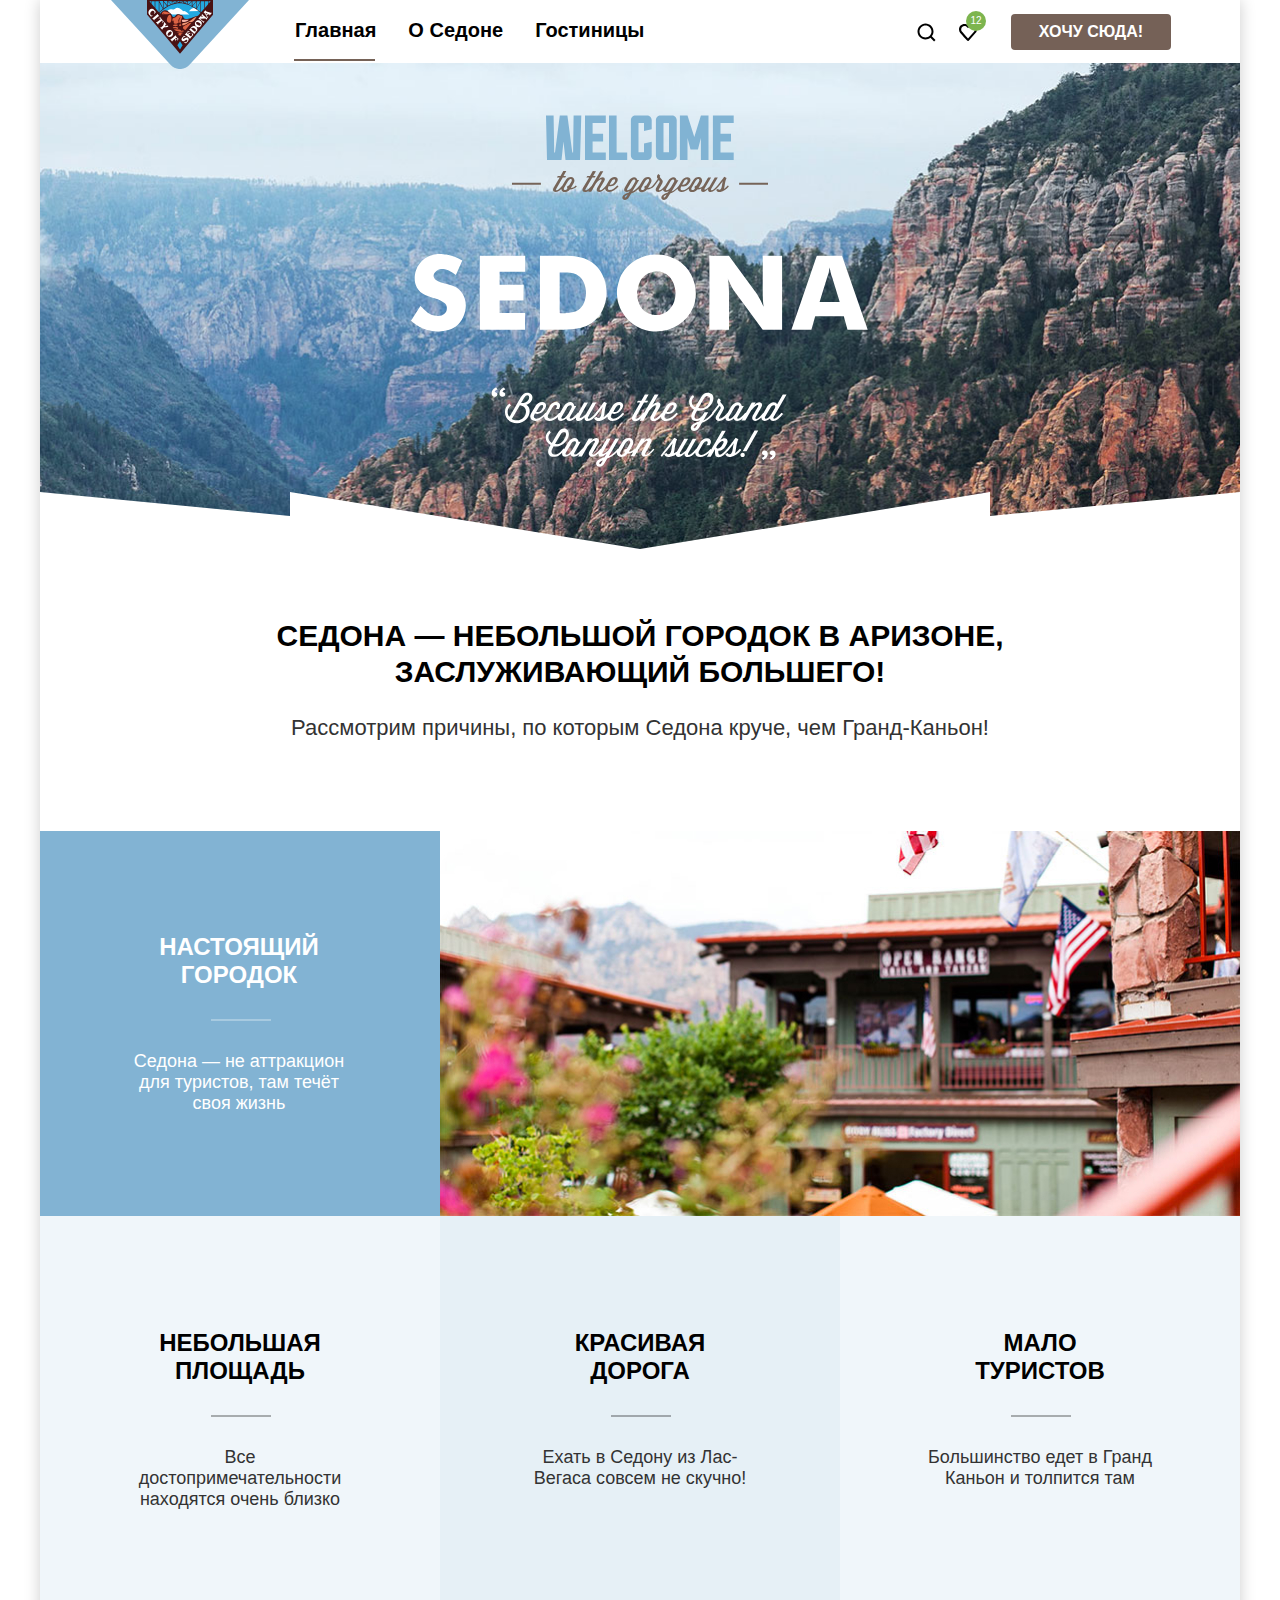
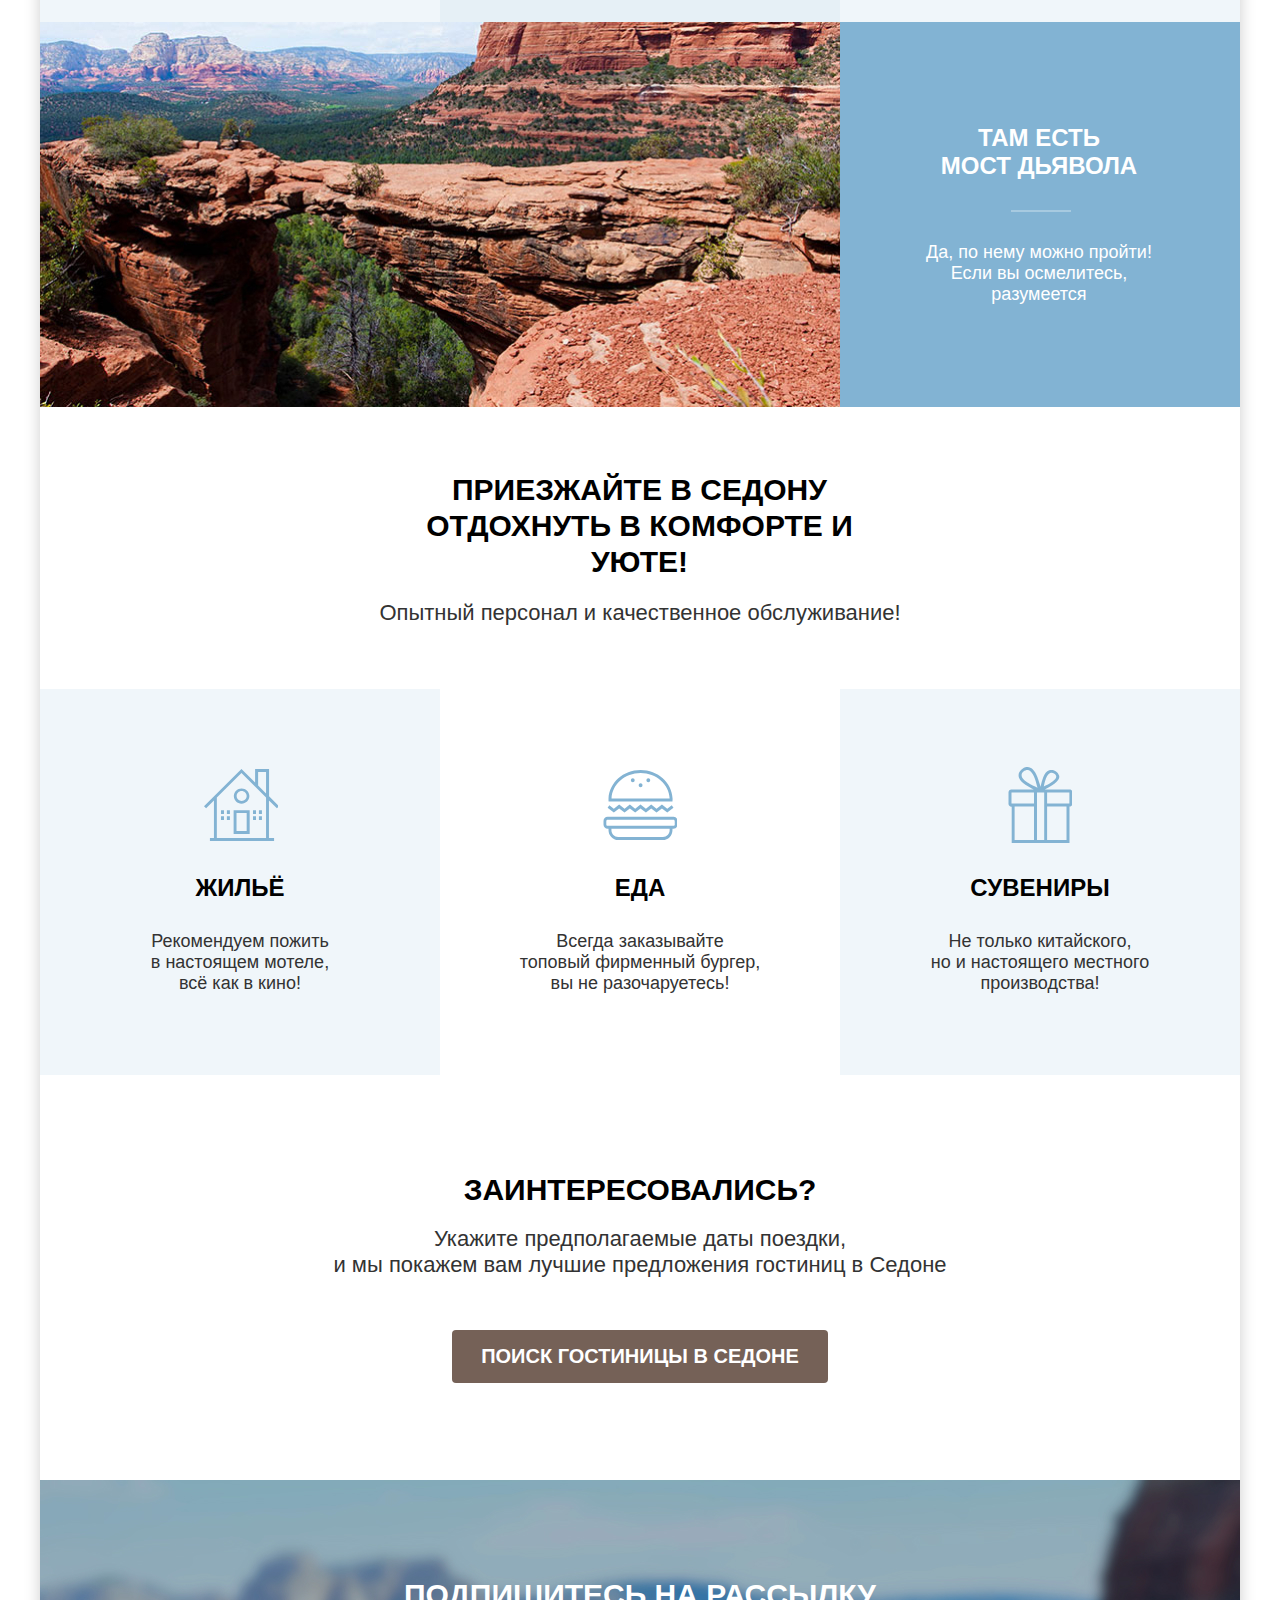
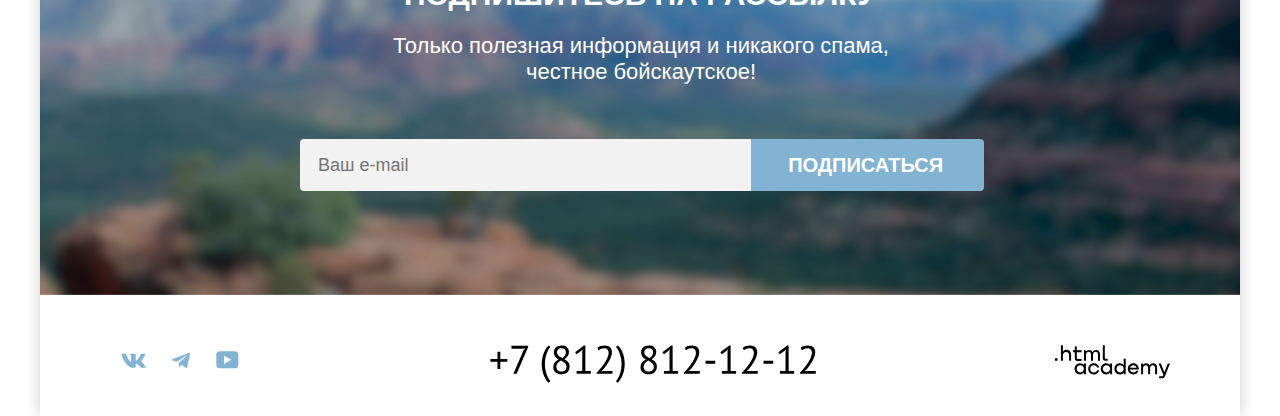
==== commit 8310560a: "Merge pull request #3 from robot756/master" ====
--- a/index.html
+++ b/index.html
@@ -31,22 +31,22 @@
           <ul class="navigation-user">
             <li class="user-navigaton-item">
               <a href="#" class="user-navigation-link">
-                <svg aria-hidden="true" focusable="false" class="navigation-icon-search" width="19" height="19"
-                  viewBox="0 0 19 19" fill="none" xmlns="http://www.w3.org/2000/svg">
+                <svg class="user-navigation-icon" aria-hidden="true" focusable="false" class="navigation-icon-search"
+                  fill="currentColor" width="19" height="19" viewBox="0 0 19 19" fill="none"
+                  xmlns="http://www.w3.org/2000/svg">
                   <path
-                    d="m18.5 17.008-3.7-3.68c1-1.292 1.7-2.983 1.7-4.872C16.5 4.08 12.9.5 8.5.5s-8 3.68-8 8.055c0 4.376 3.6 7.956 8 7.956 1.8 0 3.5-.597 4.9-1.69l3.7 3.679 1.4-1.492Zm-10-2.486c-3.3 0-6-2.685-6-5.967 0-3.282 2.7-5.967 6-5.967s6 2.685 6 5.967c0 3.282-2.7 5.967-6 5.967Z"
-                    fill="#000" />
+                    d="m18.5 17.008-3.7-3.68c1-1.292 1.7-2.983 1.7-4.872C16.5 4.08 12.9.5 8.5.5s-8 3.68-8 8.055c0 4.376 3.6 7.956 8 7.956 1.8 0 3.5-.597 4.9-1.69l3.7 3.679 1.4-1.492Zm-10-2.486c-3.3 0-6-2.685-6-5.967 0-3.282 2.7-5.967 6-5.967s6 2.685 6 5.967c0 3.282-2.7 5.967-6 5.967Z" />
                 </svg>
                 <span class="visually-hidden">Поиск</span>
               </a>
             </li>
             <li class="user-navigaton-item">
               <a href="#" class="user-navigation-link">
-                <svg aria-hidden="true" focusable="false" class="navigation-icon-like" width="18" height="17"
-                  viewBox="0 0 18 17" fill="none" xmlns="http://www.w3.org/2000/svg">
+                <svg class="user-navigation-icon" aria-hidden="true" focusable="false" class="navigation-icon-like"
+                  fill="currentColor" width="18" height="17" viewBox="0 0 18 17" fill="none"
+                  xmlns="http://www.w3.org/2000/svg">
                   <path
-                    d="M8.9 17c-.3 0-.6-.1-.8-.4-5.4-6.1-6.7-7.5-7-7.9C.4 7.8 0 6.6 0 5.4 0 2.4 2.4 0 5.5 0 6.8 0 8 .5 9 1.3 10 .5 11.3 0 12.5 0c3 0 5.5 2.4 5.5 5.4 0 1.3-.5 2.5-1.3 3.4l-7 7.9c-.2.2-.4.3-.8.3Zm-6-9.5c.3.4 3.5 4 6.1 6.9l6.2-7c.5-.5.7-1.2.7-2 0-1.8-1.5-3.3-3.3-3.3-1 0-2 .5-2.7 1.3-.3.3-.6.4-.9.4-.3 0-.6-.2-.8-.4-.7-.8-1.7-1.3-2.7-1.3-1.8 0-3.3 1.5-3.3 3.3-.1.9.3 1.6.7 2.1-.1 0-.1 0 0 0Z"
-                    fill="#000" />
+                    d="M8.9 17c-.3 0-.6-.1-.8-.4-5.4-6.1-6.7-7.5-7-7.9C.4 7.8 0 6.6 0 5.4 0 2.4 2.4 0 5.5 0 6.8 0 8 .5 9 1.3 10 .5 11.3 0 12.5 0c3 0 5.5 2.4 5.5 5.4 0 1.3-.5 2.5-1.3 3.4l-7 7.9c-.2.2-.4.3-.8.3Zm-6-9.5c.3.4 3.5 4 6.1 6.9l6.2-7c.5-.5.7-1.2.7-2 0-1.8-1.5-3.3-3.3-3.3-1 0-2 .5-2.7 1.3-.3.3-.6.4-.9.4-.3 0-.6-.2-.8-.4-.7-.8-1.7-1.3-2.7-1.3-1.8 0-3.3 1.5-3.3 3.3-.1.9.3 1.6.7 2.1-.1 0-.1 0 0 0Z" />
                 </svg>
                 <span class="visually-hidden">Избранное</span>
                 <span class="favorite-value">12</span>
@@ -155,7 +155,8 @@
         <p class="subscribe-description">Только полезная информация и никакого спама, честное бойскаутское!</p>
         <form action="https://echo.htmlacademy.ru/" class="subscribe-form" method="get">
           <div class="collapsing-indentation">
-            <input type="email" placeholder="Ваш e-mail" name="user-email" required>
+            <label class="visually-hidden" for="your-email">Ваш e-mail</label>
+            <input type="email" id="your-email" placeholder="Ваш e-mail" name="user-email" required>
             <button class="subscribe-button" type="submit">Подписаться</button>
           </div>
         </form>
@@ -168,7 +169,7 @@
             <li class="social-item">
               <a href="https://vk.com/htmlacademy" class="button">
                 <svg class="socials-item-icon" aria-hidden="true" focusable="false" width="25" height="15"
-                  viewBox="0 0 25 15" fill="none" xmlns="http://www.w3.org/2000/svg">
+                  viewBox="0 0 25 15" fill="currentColor" xmlns="http://www.w3.org/2000/svg">
                   <path fill-rule="evenodd" clip-rule="evenodd"
                     d="M24.116 1.804c.166-.546 0-.948-.795-.948h-2.625c-.668 0-.976.347-1.143.73 0 0-1.335 3.196-3.226 5.272-.612.602-.89.793-1.224.793-.167 0-.418-.19-.418-.738V1.804c0-.656-.184-.948-.74-.948H9.817c-.417 0-.668.304-.668.593 0 .621.946.765 1.043 2.513V7.76c0 .833-.153.984-.487.984-.89 0-3.055-3.21-4.34-6.885-.249-.715-.5-1.003-1.172-1.003H1.566c-.75 0-.9.347-.9.73 0 .682.89 4.07 4.145 8.551 2.17 3.06 5.225 4.72 8.008 4.72 1.67 0 1.875-.369 1.875-1.004V11.54c0-.737.158-.884.687-.884.39 0 1.057.192 2.615 1.667 1.78 1.75 2.073 2.533 3.075 2.533h2.625c.75 0 1.126-.368.91-1.096-.238-.724-1.088-1.775-2.215-3.022-.612-.71-1.53-1.475-1.809-1.858-.389-.49-.278-.71 0-1.147 0 0 3.2-4.426 3.533-5.929h.001Z" />
                 </svg>
@@ -178,7 +179,7 @@
             <li class="social-item">
               <a href="https://t.me/htmlacademy" class="button">
                 <svg class="socials-item-icon" aria-hidden="true" focusable="false" width="18" height="16"
-                  viewBox="0 0 18 16" fill="none" xmlns="http://www.w3.org/2000/svg">
+                  viewBox="0 0 18 16" fill="currentColor" xmlns="http://www.w3.org/2000/svg">
                   <path
                     d="M16.785.956.84 7.104C-.248 7.541-.24 8.148.64 8.42l4.094 1.277 9.472-5.976c.448-.272.857-.126.52.173l-7.673 6.925H7.05l.002.001-.283 4.22c.414 0 .597-.19.829-.414l1.988-1.934 4.136 3.055c.762.42 1.31.205 1.5-.706l2.715-12.795c.278-1.114-.425-1.618-1.153-1.29Z" />
                 </svg>
@@ -188,7 +189,7 @@
             <li class="social-item">
               <a href="https://www.youtube.com/user/htmlacademyru" class="button">
                 <svg class="socials-item-icon" aria-hidden="true" focusable="false" width="23" height="18"
-                  viewBox="0 0 23 18" fill="none" xmlns="http://www.w3.org/2000/svg">
+                  viewBox="0 0 23 18" fill="currentColor" xmlns="http://www.w3.org/2000/svg">
                   <path
                     d="M18.94.356H3.507C1.647.356.333 1.95.333 3.756V13.85c0 1.913 1.314 3.506 3.174 3.506H19.16c1.642 0 3.174-1.593 3.174-3.4v-10.2c-.219-1.806-1.532-3.4-3.393-3.4ZM7.995 12.894V4.819l7.333 4.037-7.333 4.038Z" />
                 </svg>
@@ -200,9 +201,9 @@
 
         <section class="contacts">
           <h2 class="visually-hidden">Контакты</h2>
-          <a href="+78128121212" class="phone">
+          <a href="tel:+78128121212" class="phone">
             <svg class="contacts-logo-color" aria-hidden="true" focusable="false" width="326" height="38"
-              viewBox="0 0 326 38" fill="none" xmlns="http://www.w3.org/2000/svg">
+              viewBox="0 0 326 38" fill="currentColor" xmlns="http://www.w3.org/2000/svg">
               <path
                 d="M.405 13.896h7.04v-7.24h2.88v7.24h7.04v2.88h-7.04v7.2h-2.88v-7.2H.405v-2.88ZM23.4 28.856l10.04-23.44 1.76-1.96-2.36.36h-11.4V.856h16.72v1.08l-11.52 26.92H23.4Zm34.992 8.8a20.219 20.219 0 0 1-3.12-4.24 26.968 26.968 0 0 1-2.08-4.68 32.19 32.19 0 0 1-1.12-4.88 32.9 32.9 0 0 1-.36-4.72c0-1.466.12-3.013.36-4.64.24-1.626.627-3.253 1.16-4.88a28.472 28.472 0 0 1 2.08-4.84 23.166 23.166 0 0 1 3.2-4.4l1.92 1.4a24.02 24.02 0 0 0-2.68 4.24 27.631 27.631 0 0 0-1.68 4.4 29.702 29.702 0 0 0-.92 4.48c-.16 1.467-.24 2.88-.24 4.24 0 1.28.094 2.68.28 4.2.214 1.494.534 3 .96 4.52a30.663 30.663 0 0 0 1.72 4.4 19.86 19.86 0 0 0 2.56 3.92l-2.04 1.48Zm4.851-15.48c0-1.68.44-3.133 1.32-4.36.88-1.253 2.254-2.386 4.12-3.4-.666-.4-1.293-.813-1.88-1.24a10.24 10.24 0 0 1-1.52-1.52 7.562 7.562 0 0 1-1.04-1.88c-.24-.693-.36-1.493-.36-2.4 0-1.04.174-1.986.52-2.84a6.485 6.485 0 0 1 1.56-2.2 7.674 7.674 0 0 1 2.44-1.44c.96-.346 2.04-.52 3.24-.52 1.12 0 2.134.16 3.04.48.907.32 1.667.76 2.28 1.32a5.756 5.756 0 0 1 1.48 2c.347.774.52 1.627.52 2.56 0 1.52-.346 2.867-1.04 4.04-.693 1.147-1.84 2.28-3.44 3.4.694.4 1.347.84 1.96 1.32a8.502 8.502 0 0 1 1.64 1.6c.48.587.854 1.254 1.12 2 .267.72.4 1.547.4 2.48 0 1.147-.186 2.2-.56 3.16a6.911 6.911 0 0 1-1.64 2.44c-.72.667-1.6 1.2-2.64 1.6-1.04.374-2.226.56-3.56.56-1.28 0-2.413-.186-3.4-.56-.986-.373-1.826-.88-2.52-1.52a6.424 6.424 0 0 1-1.52-2.24 7.68 7.68 0 0 1-.52-2.84Zm13.24-.4c0-.8-.16-1.493-.48-2.08a5.811 5.811 0 0 0-1.28-1.64 9.079 9.079 0 0 0-1.76-1.36c-.666-.4-1.36-.786-2.08-1.16-1.626.907-2.786 1.92-3.48 3.04-.693 1.12-1.04 2.187-1.04 3.2 0 .64.107 1.254.32 1.84.214.587.534 1.094.96 1.52a4.99 4.99 0 0 0 1.56 1.04c.64.24 1.374.36 2.2.36.667 0 1.307-.093 1.92-.28a5.15 5.15 0 0 0 1.6-.88c.48-.4.854-.893 1.12-1.48.294-.613.44-1.32.44-2.12Zm-9.48-14.48c0 .747.147 1.414.44 2 .294.56.68 1.067 1.16 1.52.507.454 1.08.88 1.72 1.28.64.374 1.307.734 2 1.08 1.2-.933 2.08-1.853 2.64-2.76.587-.906.88-1.906.88-3 0-1.36-.426-2.4-1.28-3.12-.826-.746-1.826-1.12-3-1.12-.72 0-1.36.12-1.92.36-.56.24-1.04.547-1.44.92-.4.374-.706.814-.92 1.32-.186.48-.28.987-.28 1.52Zm19.637 18.6h5.6V6.536l.4-2.36-1.6 1.88-4.4 3.16-1.52-2.04 8.8-6.8h1.44v25.52h5.48v2.96h-14.2v-2.96Zm35.317-18.68c0 1.414-.266 2.867-.8 4.36a26.123 26.123 0 0 1-2.04 4.44 43.372 43.372 0 0 1-2.8 4.4 106.51 106.51 0 0 1-3.12 4.04l-1.96 1.72v.16l2.56-.44h8.72v2.96h-15.92v-1.16c.587-.613 1.294-1.373 2.12-2.28a63.998 63.998 0 0 0 2.56-3 60.203 60.203 0 0 0 2.64-3.52 38.593 38.593 0 0 0 2.36-3.8 22.61 22.61 0 0 0 1.72-3.8c.427-1.253.64-2.44.64-3.56 0-1.306-.373-2.386-1.12-3.24-.746-.88-1.88-1.32-3.4-1.32-1.013 0-2 .214-2.96.64-.96.4-1.786.867-2.48 1.4l-1.32-2.28c.934-.8 2.04-1.426 3.32-1.88 1.28-.453 2.654-.68 4.12-.68 1.147 0 2.16.174 3.04.52.88.32 1.627.787 2.24 1.4a6.084 6.084 0 0 1 1.4 2.2c.32.827.48 1.734.48 2.72Zm6.077-6.84a20.198 20.198 0 0 1 3.12 4.24 24.553 24.553 0 0 1 2.04 4.72c.533 1.6.92 3.227 1.16 4.88.24 1.627.36 3.187.36 4.68 0 1.467-.12 3.014-.36 4.64a30.566 30.566 0 0 1-1.16 4.92 27.134 27.134 0 0 1-2.12 4.8 21.85 21.85 0 0 1-3.16 4.4l-1.92-1.4a24 24 0 0 0 2.68-4.24 24.382 24.382 0 0 0 1.68-4.44c.427-1.493.72-2.973.88-4.44.187-1.466.28-2.88.28-4.24 0-1.28-.107-2.666-.32-4.16-.213-1.493-.547-3-1-4.52-.427-1.52-.987-3-1.68-4.44a18.561 18.561 0 0 0-2.52-3.92l2.04-1.48Zm22.475 21.8c0-1.68.44-3.133 1.32-4.36.88-1.253 2.253-2.386 4.12-3.4-.667-.4-1.293-.813-1.88-1.24-.56-.453-1.067-.96-1.52-1.52a7.559 7.559 0 0 1-1.04-1.88c-.24-.693-.36-1.493-.36-2.4 0-1.04.173-1.986.52-2.84a6.474 6.474 0 0 1 1.56-2.2 7.673 7.673 0 0 1 2.44-1.44c.96-.346 2.04-.52 3.24-.52 1.12 0 2.133.16 3.04.48.907.32 1.667.76 2.28 1.32a5.761 5.761 0 0 1 1.48 2c.347.774.52 1.627.52 2.56 0 1.52-.347 2.867-1.04 4.04-.693 1.147-1.84 2.28-3.44 3.4.693.4 1.347.84 1.96 1.32a8.494 8.494 0 0 1 1.64 1.6c.48.587.853 1.254 1.12 2 .267.72.4 1.547.4 2.48 0 1.147-.187 2.2-.56 3.16a6.907 6.907 0 0 1-1.64 2.44c-.72.667-1.6 1.2-2.64 1.6-1.04.374-2.227.56-3.56.56-1.28 0-2.413-.186-3.4-.56-.987-.373-1.827-.88-2.52-1.52a6.423 6.423 0 0 1-1.52-2.24 7.672 7.672 0 0 1-.52-2.84Zm13.24-.4c0-.8-.16-1.493-.48-2.08a5.819 5.819 0 0 0-1.28-1.64 9.082 9.082 0 0 0-1.76-1.36c-.667-.4-1.36-.786-2.08-1.16-1.627.907-2.787 1.92-3.48 3.04-.693 1.12-1.04 2.187-1.04 3.2 0 .64.107 1.254.32 1.84.213.587.533 1.094.96 1.52.427.427.947.774 1.56 1.04.64.24 1.373.36 2.2.36.667 0 1.307-.093 1.92-.28a5.15 5.15 0 0 0 1.6-.88c.48-.4.853-.893 1.12-1.48.293-.613.44-1.32.44-2.12Zm-9.48-14.48c0 .747.147 1.414.44 2a5.75 5.75 0 0 0 1.16 1.52c.507.454 1.08.88 1.72 1.28.64.374 1.307.734 2 1.08 1.2-.933 2.08-1.853 2.64-2.76.587-.906.88-1.906.88-3 0-1.36-.427-2.4-1.28-3.12-.827-.746-1.827-1.12-3-1.12-.72 0-1.36.12-1.92.36-.56.24-1.04.547-1.44.92a3.8 3.8 0 0 0-.92 1.32 4.15 4.15 0 0 0-.28 1.52Zm19.637 18.6h5.6V6.536l.4-2.36-1.6 1.88-4.4 3.16-1.52-2.04 8.8-6.8h1.44v25.52h5.48v2.96h-14.2v-2.96Zm35.317-18.68c0 1.414-.267 2.867-.8 4.36a26.279 26.279 0 0 1-2.04 4.44 43.547 43.547 0 0 1-2.8 4.4 106.51 106.51 0 0 1-3.12 4.04l-1.96 1.72v.16l2.56-.44h8.72v2.96h-15.92v-1.16a137.54 137.54 0 0 0 2.12-2.28 64.604 64.604 0 0 0 2.56-3 61.114 61.114 0 0 0 2.64-3.52 38.783 38.783 0 0 0 2.36-3.8 22.69 22.69 0 0 0 1.72-3.8c.426-1.253.64-2.44.64-3.56 0-1.306-.374-2.386-1.12-3.24-.747-.88-1.88-1.32-3.4-1.32-1.014 0-2 .214-2.96.64-.96.4-1.787.867-2.48 1.4l-1.32-2.28c.933-.8 2.04-1.426 3.32-1.88 1.28-.453 2.653-.68 4.12-.68 1.146 0 2.16.174 3.04.52.88.32 1.626.787 2.24 1.4a6.097 6.097 0 0 1 1.4 2.2c.32.827.48 1.734.48 2.72Zm6.317 8.64h9.68v2.96h-9.68v-2.96Zm16.374 10.04h5.6V6.536l.4-2.36-1.6 1.88-4.4 3.16-1.52-2.04 8.8-6.8h1.44v25.52h5.48v2.96h-14.2v-2.96Zm35.317-18.68c0 1.414-.267 2.867-.8 4.36a26.279 26.279 0 0 1-2.04 4.44 43.547 43.547 0 0 1-2.8 4.4 106.51 106.51 0 0 1-3.12 4.04l-1.96 1.72v.16l2.56-.44h8.72v2.96h-15.92v-1.16a137.54 137.54 0 0 0 2.12-2.28 64.604 64.604 0 0 0 2.56-3 61.114 61.114 0 0 0 2.64-3.52 38.783 38.783 0 0 0 2.36-3.8 22.69 22.69 0 0 0 1.72-3.8c.426-1.253.64-2.44.64-3.56 0-1.306-.374-2.386-1.12-3.24-.747-.88-1.88-1.32-3.4-1.32-1.014 0-2 .214-2.96.64-.96.4-1.787.867-2.48 1.4l-1.32-2.28c.933-.8 2.04-1.426 3.32-1.88 1.28-.453 2.653-.68 4.12-.68 1.146 0 2.16.174 3.04.52.88.32 1.626.787 2.24 1.4a6.097 6.097 0 0 1 1.4 2.2c.32.827.48 1.734.48 2.72Zm6.317 8.64h9.68v2.96h-9.68v-2.96Zm16.374 10.04h5.6V6.536l.4-2.36-1.6 1.88-4.4 3.16-1.52-2.04 8.8-6.8h1.44v25.52h5.48v2.96h-14.2v-2.96Zm35.316-18.68c0 1.414-.266 2.867-.8 4.36a26.123 26.123 0 0 1-2.04 4.44 43.372 43.372 0 0 1-2.8 4.4 106.51 106.51 0 0 1-3.12 4.04l-1.96 1.72v.16l2.56-.44h8.72v2.96h-15.92v-1.16c.587-.613 1.294-1.373 2.12-2.28a63.998 63.998 0 0 0 2.56-3 60.203 60.203 0 0 0 2.64-3.52 38.593 38.593 0 0 0 2.36-3.8 22.61 22.61 0 0 0 1.72-3.8c.427-1.253.64-2.44.64-3.56 0-1.306-.373-2.386-1.12-3.24-.746-.88-1.88-1.32-3.4-1.32-1.013 0-2 .214-2.96.64-.96.4-1.786.867-2.48 1.4l-1.32-2.28c.934-.8 2.04-1.426 3.32-1.88 1.28-.453 2.654-.68 4.12-.68 1.147 0 2.16.174 3.04.52.88.32 1.627.787 2.24 1.4a6.084 6.084 0 0 1 1.4 2.2c.32.827.48 1.734.48 2.72Z" />
             </svg>
@@ -213,7 +214,7 @@
           <h2 class="visually-hidden">Логотип HTML Academy</h2>
           <a href="https://htmlacademy.ru/" class="html-link">
             <svg class="contacts-logo-color" aria-hidden="true" focusable="false" width="115" height="34"
-              viewBox="0 0 115 34" fill="none" xmlns="http://www.w3.org/2000/svg">
+              viewBox="0 0 115 34" fill="currentColor" xmlns="http://www.w3.org/2000/svg">
               <path
                 d="M0 13.256v2.6h2.5v-2.6H0ZM11.6 4.856c-1.6 0-2.8.7-3.6 1.7h-.1v-6.2h-2v15.5h2v-5.3c0-2.1 1.3-3.6 3.3-3.6 1.8 0 2.9 1.4 2.9 3.2v5.7h2v-6.1c.1-3-1.8-4.9-4.5-4.9ZM26.6 5.156h-4.8v-3.7h-2v3.8h-1.9v2h1.9v6c0 1.7 1 2.7 2.7 2.7h4.1v-2h-3.7c-.7 0-1.1-.4-1.1-1.1v-5.7h4.8v-2ZM41.1 4.956c-1.6 0-2.9.8-3.5 2.1h-.1c-.6-1.2-1.8-2.1-3.4-2.1-1.4 0-2.5.8-3.1 1.8h-.1v-1.6H29v10.6h2v-5.4c0-2 1-3.5 2.6-3.5 1.5 0 2.4 1 2.4 2.6v6.3h2v-5.6c0-2.4 1.4-3.3 2.6-3.3 1.5 0 2.4 1 2.4 2.6v6.3h2v-6.5c.1-2.5-1.4-4.3-3.9-4.3ZM47.8 13.056c0 1.7 1 2.7 2.8 2.7h2v-2h-1.7c-.7 0-1.1-.4-1.1-1.1V.356h-2v12.7ZM28.9 20.056c-.9-1.1-2.2-1.8-3.9-1.8-3.1 0-5.4 2.3-5.4 5.6s2.3 5.6 5.4 5.6c1.8 0 3-.8 3.8-1.9h.1v1.6h2v-10.6h-2v1.5Zm-3.6 7.4c-2.2 0-3.6-1.6-3.6-3.6s1.4-3.6 3.6-3.6 3.6 1.6 3.6 3.6c0 1.9-1.4 3.6-3.6 3.6ZM44.2 22.356c-.5-2.4-2.6-4.1-5.4-4.1-3.4 0-5.6 2.5-5.6 5.6 0 3.1 2.2 5.6 5.6 5.6 2.8 0 4.9-1.8 5.4-4.2h-2.1c-.4 1.3-1.7 2.3-3.3 2.3-2.2 0-3.6-1.6-3.6-3.6s1.4-3.6 3.6-3.6c1.6 0 2.8 1 3.3 2.2h2.1v-.2ZM55.1 20.056c-.9-1.1-2.2-1.8-3.9-1.8-3.1 0-5.4 2.3-5.4 5.6s2.3 5.6 5.4 5.6c1.8 0 3-.8 3.8-1.9h.1v1.6h2v-10.6h-2v1.5Zm-3.6 7.4c-2.2 0-3.6-1.6-3.6-3.6s1.4-3.6 3.6-3.6 3.6 1.6 3.6 3.6c0 1.9-1.5 3.6-3.6 3.6ZM68.7 20.156c-.9-1.1-2.2-1.9-3.9-1.9-3.1 0-5.4 2.3-5.4 5.6s2.2 5.6 5.4 5.6c1.7 0 3-.8 3.8-1.8h.1v1.5h2v-15.4h-2v6.4Zm-3.6 7.3c-2.2 0-3.6-1.6-3.6-3.6s1.4-3.6 3.6-3.6 3.6 1.6 3.6 3.6c-.1 2-1.5 3.6-3.6 3.6ZM78.3 18.256c-3.3 0-5.5 2.5-5.5 5.6 0 3 2.1 5.6 5.5 5.6 2.5 0 4.5-1.3 5.2-3.6h-2.1c-.5 1-1.6 1.6-3 1.6-1.9 0-3.3-1.3-3.4-2.9h8.8c.2-3.6-2-6.3-5.5-6.3Zm0 1.9c1.7 0 3 1 3.3 2.6h-6.5c.3-1.5 1.5-2.6 3.2-2.6ZM98.2 18.256c-1.6 0-2.9.8-3.6 2h-.1c-.6-1.2-1.8-2-3.4-2-1.4 0-2.5.7-3.1 1.8v-1.5h-1.9v10.6h2v-5.4c0-2 1-3.4 2.6-3.5 1.5 0 2.4 1 2.4 2.6v6.3h2v-5.6c0-2.4 1.4-3.3 2.6-3.3 1.5 0 2.4 1 2.4 2.6v6.3h2v-6.5c.1-2.6-1.4-4.4-3.9-4.4ZM109.4 27.356l-3.6-8.9h-2.2l4.8 11.6c-.3.9-.7 1.2-1.7 1.2h-2.5v2h2.5c1.8 0 2.8-.8 3.5-2.6l4.7-12.2h-2.1l-3.4 8.9Z" />
             </svg>
@@ -225,7 +226,7 @@
 
     <div class="modal-container modal-hidden">
       <div class="modal modal-auth">
-        <button class="modal-close-button">
+        <button class="modal-close-button" type="button">
           <svg class="icon-close" width="14" height="14" viewBox="0 0 14 14" fill="currentColor"
             xmlns="http://www.w3.org/2000/svg">
             <path
@@ -238,20 +239,20 @@
           <h2 class="modal-title">Поиск гостиницы в Седоне</h2>
           <form class="select-form" action="https://echo.htmlacademy.ru/" method="get">
             <p class="field-group">
-              <label class="filter-group-come">Дата Заезда:</label>
+              <label class="filter-group-come" for="select-come">Дата Заезда:</label>
               <input class="select-form-date" type="text" id="select-come" name="select-come" value="27 апреля 2020"
                 required placeholder="Укажите дату">
               <span class="filter-note-text">Мы не можем отправить вас в прошлое.</span>
             </p>
             <p class="field-group">
-              <label class="filter-group-departure">Дата Выезда:</label>
+              <label class="filter-group-departure" for="select-leave">Дата Выезда:</label>
               <input class="select-form-date" type="text" id="select-leave" name="select-leave" value="1 сентября 2023"
                 required placeholder="Укажите дату">
               <span class="filter-note-text filter-note-color">На эти даты есть свободные номера. Пока есть.</span>
             </p>
             <div class="container-sort-people">
               <div class="container-value">
-                <label class="filter-group-people">Взрослые:</label>
+                <label class="filter-group-people" for="select-adults">Взрослые:</label>
                 <div class="switcher-buttons">
                   <button class="change-value-button button-decrease" type="button"><svg class="icon-decrease"
                       width="20" height="20" viewBox="0 0 20 20" fill="none" xmlns="http://www.w3.org/2000/svg">
@@ -266,7 +267,7 @@
                 </div>
               </div>
               <div class="container-value">
-                <label class="filter-group-people filter-group-children">Дети:</label>
+                <label class="filter-group-people filter-group-children" for="select-children">Дети:</label>
                 <div class="popover">
                   <button class="popover-button" type="button">
                     <span class="visually-hidden">дополнительные сведения </span>
@@ -291,7 +292,7 @@
                 </div>
               </div>
             </div>
-            <button class="form-button-find">Найти</button>
+            <button class="form-button-find" type="submit">Найти</button>
           </form>
 
         </section>
--- a/styles/style.css
+++ b/styles/style.css
@@ -56,20 +56,32 @@
   top: 0;
 }
 
+.logo-link:hover {
+  opacity: 0.6;
+}
+
+.logo-link:focus {
+  outline: 2px solid #82b3d3;
+}
+
+.logo-link:active {
+  opacity: 0.4;
+}
+
 .logo {
   height: auto;
 }
 
 .navigation {
   display: flex;
-  padding: 12px 69px 0 254px;
+  padding: 0 69px 0 233px;
   justify-content: space-between;
   align-items: flex-start;
 }
 
 .navigation-list {
   list-style-type: none;
-  padding: 1px 0 14px 1px;
+  padding: 0 0 0 22px;
   margin: 0;
   display: flex;
   flex-wrap: wrap;
@@ -78,7 +90,7 @@
 }
 
 .navigation-item {
-  padding-top: 3px;
+  padding: 15px 0 20px 0;
 }
 
 .navigation-link {
@@ -89,6 +101,19 @@
   text-transform: capitalize;
   text-decoration: none;
   position: relative;
+  padding: 17px 0 20px 0;
+}
+
+.navigation-link:hover {
+  color: #808080;
+}
+
+.navigation-link:focus {
+  outline: 2px solid #82b3d3;
+}
+
+.navigation-link:active {
+  color: #a5a1a1;
 }
 
 .navigation-link-active::after {
@@ -97,15 +122,15 @@
   height: 2px;
   background: #756257;
   position: absolute;
-  bottom: -21px;
+  bottom: 0;
   left: -1px;
 }
 
 .user-block {
   display: flex;
-  gap: 25px;
-  padding-bottom: 15px;
+  gap: 22px;
   align-items: flex-start;
+  margin-top: 1px;
 }
 
 .navigation-user {
@@ -113,19 +138,38 @@
   display: flex;
   margin: 0;
   padding: 0;
-  gap: 5px;
   max-width: 210px;
   flex-wrap: wrap;
 }
 
+.user-navigaton-item {
+  padding: 0 0 0 0;
+}
+
 .user-navigation-link {
   text-decoration: none;
-  width: 38px;
-  height: 36px;
+  width: 42px;
+  height: 62px;
   position: relative;
   display: flex;
   justify-content: center;
   align-items: center;
+}
+
+.user-navigation-link {
+  color: #000000;
+}
+
+.user-navigation-link:hover {
+  color: #808080;
+}
+
+.user-navigation-link:focus {
+  outline: 2px solid #82b3d3;
+}
+
+.user-navigation-link:active {
+  color: #a5a1a1;
 }
 
 .favorite-value {
@@ -135,8 +179,8 @@
   padding: 0 3px;
   box-sizing: border-box;
   height: 20px;
-  top: -2px;
-  right: 0;
+  top: 10px;
+  right: 3px;
   font-weight: 400;
   font-size: 10px;
   line-height: 10px;
@@ -163,16 +207,13 @@
   border-radius: 4px;
   text-align: center;
   text-decoration: none;
+  margin-top: 13px;
+  outline: none;
 }
 
 .button-link:hover,
 .button-link:focus {
   background-color: #615048;
-  color: #ffffff;
-}
-
-.button-link:disabled {
-  background-color: #e5e5e5;
   color: #ffffff;
 }
 
@@ -223,7 +264,7 @@
 
 .advantages-item {
   display: flex;
-  flex-grow: 1
+  flex-grow: 1;
 }
 
 .advantages-item:nth-child(2n) {
@@ -235,7 +276,7 @@
 }
 
 .advantages-item.advantages-item-color {
-  background-color: #82b3d3
+  background-color: #82b3d3;
 }
 
 .advantages-item-color .container {
@@ -288,7 +329,7 @@
 }
 
 .alternative-color {
-  color: #ffffff
+  color: #ffffff;
 }
 
 .advantage-image {
@@ -323,7 +364,6 @@
 }
 
 .services-item {
-  flex-grow: 1;
   padding: 185px 0 81px 0;
   width: 400px;
   position: relative;
@@ -409,7 +449,7 @@
   font-weight: 400;
   line-height: 26px;
   text-align: center;
-  color: #333333
+  color: #333333;
 }
 
 .booking-link {
@@ -424,7 +464,8 @@
   text-transform: uppercase;
   background-color: #756157;
   border-radius: 4px;
-  color: #ffffff
+  color: #ffffff;
+  outline: none;
 }
 
 .booking-link:hover,
@@ -436,11 +477,6 @@
 .booking-link:active {
   background-color: #756157;
   color: rgba(255, 255, 255, 0.302);
-}
-
-.booking-link:disabled {
-  background-color: #e5e5e5;
-  color: #ffffff;
 }
 
 .subscribe {
@@ -482,6 +518,23 @@
   display: flex;
 }
 
+.subscribe-input:hover{
+  background-color: #cdcaca;
+}
+
+.subscribe-input:active{
+  background-color: rgba(205, 202, 202, 0.871);
+}
+
+.subscribe-input:focus {
+  outline: 3px solid #83b3d3;
+}
+
+.subscribe-input:disabled {
+  background-color: #e5e5e5;
+  color: #ffffff;
+}
+
 .subscribe input {
   text-indent: 18px;
   padding: 0;
@@ -498,6 +551,23 @@
   outline: none;
 }
 
+.subscribe input:hover{
+  background-color: #cdcaca;
+}
+
+.subscribe input:active{
+  background-color: rgba(205, 202, 202, 0.871);
+}
+
+.subscribe input:focus {
+  outline: 3px solid #83b3d3;
+}
+
+.subscribe input:disabled {
+  background-color: #e5e5e5;
+  color: #ffffff;
+}
+
 .subscribe-button {
   font-family: inherit;
   font-size: 20px;
@@ -564,17 +634,20 @@
   align-items: center;
 }
 
-.socials-item-icon {
-  fill: #83b3d3;
-}
-
-.socials-item-icon:hover,
-.socials-item-icon:focus {
-  fill: #68a2ca;
-}
-
-.socials-item-icon:active {
-  fill: rgba(104, 162, 202, 0.302);
+.button {
+  color: #83b3d3;
+}
+
+.button:hover {
+  color: #68a2ca;
+}
+
+.button:focus {
+  outline: 2px solid #68a2ca;
+}
+
+.button:active {
+  color: rgba(104, 162, 202, 0.302);
 }
 
 .contacts {
@@ -583,23 +656,42 @@
   width: 327px;
 }
 
-.contacts-logo-color {
-  fill: #000000;
-}
-
-.contacts-logo-color:hover,
-.contacts-logo-color:focus {
-  fill: #756157;
-}
-
-.contacts-logo-color:active {
-  fill: rgba(117, 97, 87, 0.302);
+.phone {
+  color: #000000;
+}
+
+.phone:hover {
+  color: #756157;
+}
+
+.phone:focus {
+  outline: 2px solid #756157;
+}
+
+.phone:active {
+  color: rgba(117, 97, 87, 0.302);
 }
 
 .footer-logo {
   flex-wrap: wrap;
   display: flex;
   width: 115px;
+}
+
+.html-link {
+  color: #000000;
+}
+
+.html-link:hover {
+  color: #756157;
+}
+
+.html-link:focus {
+  outline: 2px solid #756157;
+}
+
+.html-link:active {
+  color: rgba(117, 97, 87, 0.302);
 }
 
 .modal-container {
@@ -644,6 +736,7 @@
   display: flex;
   justify-content: center;
   align-items: center;
+  outline: none;
 }
 
 .modal-close-button:hover {
@@ -654,12 +747,17 @@
 .modal-close-button:focus {
   background-color: #e6e6e6;
   color: #000000;
-  border: 3px solid #83b3d3
+  border: 3px solid #83b3d3;
 }
 
 .modal-close-button:active {
   background-color: #e6e6e6;
   color: rgb(0, 0, 0, 0.35);
+}
+
+.modal-close-button:disabled {
+  background-color: #e5e5e5;
+  color: #ffffff;
 }
 
 .modal-title {
@@ -738,6 +836,16 @@
   border: 3px solid #83b3d3;
 }
 
+.select-form-date:active {
+  background-color: #eee8e8;
+  color: #000000;
+}
+
+.select-form-date:disabled {
+  background-color: #e5e5e5;
+  color: #ffffff;
+}
+
 .filter-note-color {
   color: #333333;
 }
@@ -778,10 +886,11 @@
 
 .button-decrease {
   border-radius: 4px 0 0 4px;
+  outline: none;
 }
 
 .icon-decrease {
-  fill: rgba(117, 97, 87, 0.3)
+  fill: rgba(117, 97, 87, 0.3);
 }
 
 .button-decrease:hover .icon-decrease {
@@ -795,7 +904,11 @@
 }
 
 .button-decrease:active .icon-decrease {
-  fill: rgba(117, 97, 87, 0.3)
+  fill: rgba(117, 97, 87, 0.3);
+}
+
+.button-decrease:disabled .icon-decrease {
+  fill: #ffffff;
 }
 
 .select-form-field {
@@ -812,12 +925,31 @@
   outline: none;
 }
 
+.select-form-field:hover {
+  background-color: #e6e6e6;
+}
+
+.select-form-field:focus {
+  background-color: #e6e6e6;
+}
+
+.select-form-field:active {
+  background-color: #eee8e8;
+  color: #000000;
+}
+
+.select-form-field:disabled {
+  background-color: #e5e5e5;
+  color: #ffffff;
+}
+
 .button-increase {
   border-radius: 0 4px 4px 0;
+  outline: none;
 }
 
 .icon-increase {
-  fill: rgba(117, 97, 87, 0.3)
+  fill: rgba(117, 97, 87, 0.3);
 }
 
 .button-increase:hover .icon-increase {
@@ -831,7 +963,11 @@
 }
 
 .button-increase:active .icon-increase {
-  fill: rgba(117, 97, 87, 0.3)
+  fill: rgba(117, 97, 87, 0.3);
+}
+
+.button-increase:disabled .icon-increase {
+  fill: #ffffff;
 }
 
 .filter-group-children {
@@ -855,6 +991,23 @@
   background-position: center;
   left: -30px;
   top: 10px;
+  outline: none;
+}
+
+.popover-button:hover {
+  opacity: 0.6;
+}
+
+.popover-button:focus {
+  outline: 3px solid #457798;
+}
+
+.popover-button:active {
+  opacity: 0.3;
+}
+
+.popover-button:disabled {
+  opacity: 0.1;
 }
 
 .popover-content {
@@ -908,6 +1061,7 @@
   border-radius: 10px;
   text-transform: uppercase;
   cursor: pointer;
+  outline: none;
 }
 
 .form-button-find:hover,
@@ -919,6 +1073,11 @@
 .form-button-find:active {
   background-color: #68a2ca;
   color: rgb(255, 255, 255, 0.4);
+}
+
+.form-button-find:disabled {
+  background-color: #e5e5e5;
+  color: #ffffff;
 }
 
 
@@ -993,35 +1152,19 @@
   text-decoration: none;
 }
 
-.breadcrumbs-icon {
-  fill: #ffffff
-}
-
-.breadcrumbs-icon:hover {
-  fill: rgba(255, 255, 255, 0.6);
-}
-
-.breadcrumbs-icon:focus {
-  fill: #ffffff;
-}
-
-.breadcrumbs-icon:active {
-  fill: rgba(255, 255, 255, 0.302);
-}
-
-.breadcrumbs-color-change {
-  color: #ffffff;
-}
-
-.breadcrumbs-color-change:hover {
+.breadcrumbs-link {
+  color: #ffffff;
+}
+
+.breadcrumbs-link:hover {
   color: rgba(255, 255, 255, 0.6);
 }
 
-.breadcrumbs-color-change:focus {
-  color: #ffffff;
-}
-
-.breadcrumbs-color-change:active {
+.breadcrumbs-link:focus {
+  outline: 2px solid #ffffff;
+}
+
+.breadcrumbs-link:active {
   color: rgba(255, 255, 255, 0.302);
 }
 
@@ -1076,6 +1219,10 @@
 .control:hover,
 .control:active {
   opacity: 0.6;
+}
+
+.control:disabled {
+  background: rgba(0, 0, 0, 0.302);
 }
 
 .control-mark {
@@ -1087,7 +1234,7 @@
   left: 0;
 }
 
-.control-input-checkbox[type="checkbox"]:checked + .control-mark::before {
+.control-input-checkbox:checked + .control-mark::before {
   content: "";
   position: absolute;
   background-image: url("../images/mark-checkbox.svg");
@@ -1098,8 +1245,8 @@
   right: 4px;
 }
 
-.control-input-checkbox[type="checkbox"]:focus + .control-mark {
-  outline: 3px solid #83b3d3
+.control-input-checkbox:focus + .control-mark {
+  outline: 3px solid #83b3d3;
 }
 
 .control-radio {
@@ -1117,6 +1264,10 @@
 .control-radio:hover,
 .control-radio:active {
   opacity: 0.6;
+}
+
+.control-radio:disabled {
+  background: rgba(0, 0, 0, 0.302);
 }
 
 .control-input-radio {
@@ -1133,10 +1284,10 @@
 }
 
 .control-input-radio:focus + .control-radio-mark {
-  outline: 3px solid #83b3d3
-}
-
-.control-input-radio[type="radio"]:checked + .control-radio-mark::before {
+  outline: 3px solid #83b3d3;
+}
+
+.control-input-radio:checked + .control-radio-mark::before {
   content: "";
   position: absolute;
   background-image: url("../images/mark-radiobox.svg");
@@ -1184,8 +1335,21 @@
   background-color: #f2f2f2;
 }
 
+.input-prime:hover{
+  background-color: #cdcaca;
+}
+
+.input-prime:active{
+  background-color: #928d8d;
+}
+
 .input-prime:focus {
   outline: 3px solid #83b3d3
+}
+
+.input-prime:disabled {
+  background-color: #e5e5e5;
+  color: #ffffff;
 }
 
 .input-from-cost {
@@ -1245,6 +1409,23 @@
   cursor: pointer;
 }
 
+.range-toggle:hover{
+  background-color: #cdcaca;
+}
+
+.range-toggle:active{
+  background-color: #928d8d;
+}
+
+.range-toggle:focus {
+  outline: 3px solid #83b3d3;
+}
+
+.range-toggle:disabled {
+  background-color: #e5e5e5;
+  color: #ffffff;
+}
+
 .toggle-min {
   top: -8px;
 }
@@ -1317,7 +1498,7 @@
 
 .reset:focus {
   color: #ffffff;
-  outline: 3px solid #83b3d3
+  outline: 3px solid #83b3d3;
 }
 
 .reset:active {
@@ -1367,6 +1548,7 @@
   background-image: url("../images/select-arrow.svg");
   background-repeat: no-repeat;
   background-position: 258px 50%;
+  cursor: pointer;
 }
 
 .select-control:hover {
@@ -1375,6 +1557,11 @@
 
 .select-control:focus {
   border: 2px solid #68a2ca;
+}
+
+.select-control:active {
+  border: 2px solid #68a2ca;
+  opacity: 0.6;
 }
 
 .select-control:disabled {
@@ -1394,22 +1581,23 @@
   height: 44px;
   border-radius: 4px;
   border: 2px solid #e5e5e5;
+  outline: none;
 }
 
 .button-card:hover {
-  border: 2px solid #000000
+  border: 2px solid #000000;
 }
 
 .button-card:focus {
-  border: 2px solid #68a2ca
+  border: 2px solid #68a2ca;
 }
 
 .button-card:active {
-  border: 2px solid #000000
+  border: 2px solid #000000;
 }
 
 .button-card-active {
-  border-color: #000000
+  border-color: #000000;
 }
 
 .button-card-all {
@@ -1436,7 +1624,7 @@
   grid-template-columns: 340px 340px 340px;
   margin: 0 0 79px 0;
   padding: 0;
-  gap: 20px
+  gap: 20px;
 }
 
 .product-card {
@@ -1445,13 +1633,12 @@
   border: 1px solid #e6e6e6;
   display: grid;
   grid-template-areas: "link link"
-    "title title"
     "type-hotel cost-hotel"
     "more-information in-favorites"
     "strars-rating number-rating";
   gap: 16px 19px;
   border-radius: 4px;
-  grid-template-rows: 212px auto min-content min-content min-content;
+  grid-template-rows: auto  min-content min-content min-content;
   list-style-type: none;
 }
 
@@ -1460,13 +1647,28 @@
   text-decoration: none;
 }
 
+.product-card-link:hover {
+  opacity: 0.6;
+}
+
+.product-card-link:focus {
+  outline: 2px solid #68a2ca;
+}
+
+.product-card-link:active{
+  opacity: 0.4;
+}
+
+.product-card-image {
+  margin-bottom: 11px;
+}
+
 .product-card-title {
   font-family: inherit;
   font-size: 24px;
   font-weight: 700;
   line-height: 28px;
   color: #000000;
-  grid-area: title;
   margin: 0;
   padding: 0;
 }
@@ -1524,11 +1726,6 @@
 .product-more-information:active {
   background-color: #756157;
   color: rgba(255, 255, 255, 0.302);
-}
-
-.product-more-information:disabled {
-  background-color: #e5e5e5;
-  color: #ffffff;
 }
 
 .product-in-favorites {
@@ -1560,11 +1757,6 @@
   background-color: #82b3d3;
 }
 
-.product-in-favorites:disabled {
-  background-color: #e5e5e5;
-  color: #ffffff;
-}
-
 .rait-icon {
   position: relative;
 }
@@ -1573,7 +1765,6 @@
   content: "";
   position: absolute;
   background-image: url("../images/star-rating.svg"),
-    url("../images/star-rating.svg"),
     url("../images/star-rating.svg"),
     url("../images/star-rating.svg"),
     url("../images/star-rating.svg");
@@ -1674,7 +1865,7 @@
 }
 
 .pagination-item {
-  list-style-type: none
+  list-style-type: none;
 }
 
 .pagination-link {
@@ -1785,4 +1976,4 @@
   border-radius: 4px 0 0 4px;
   border: none;
   outline: none;
-}
+}